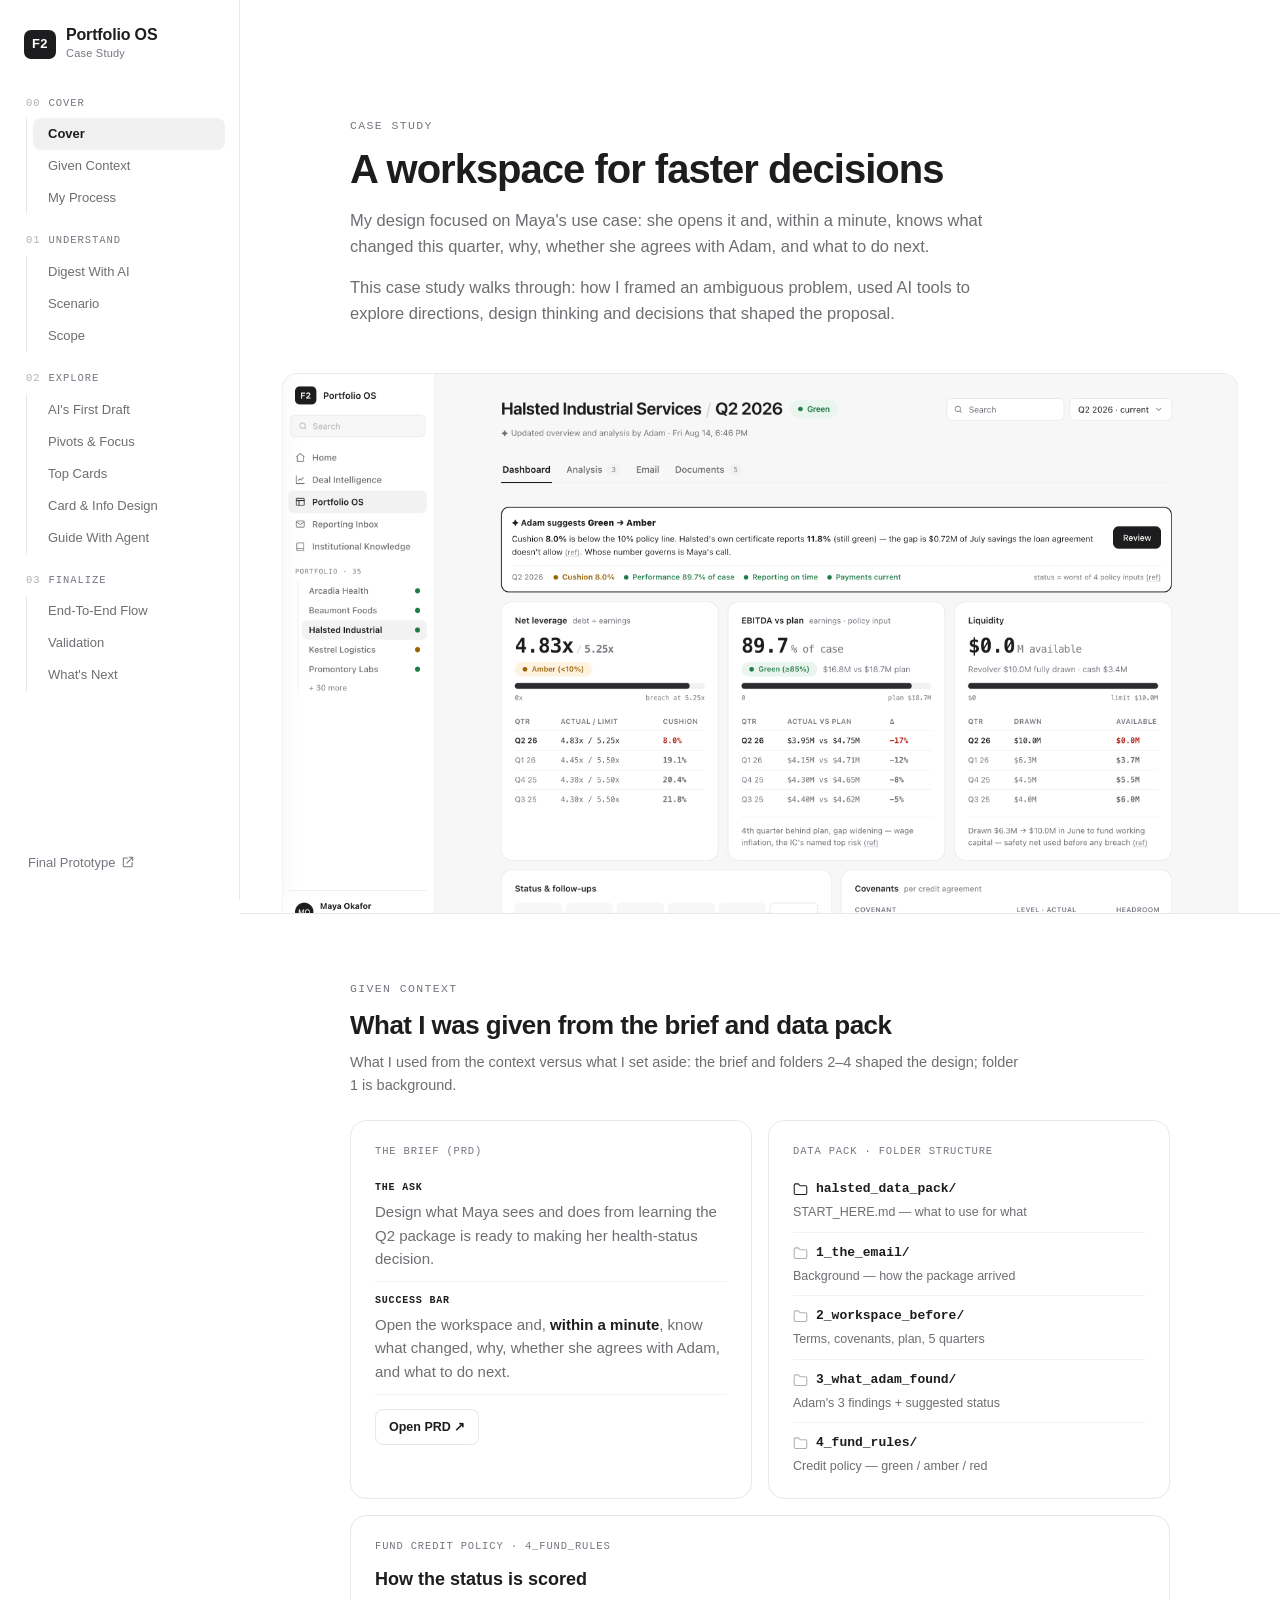
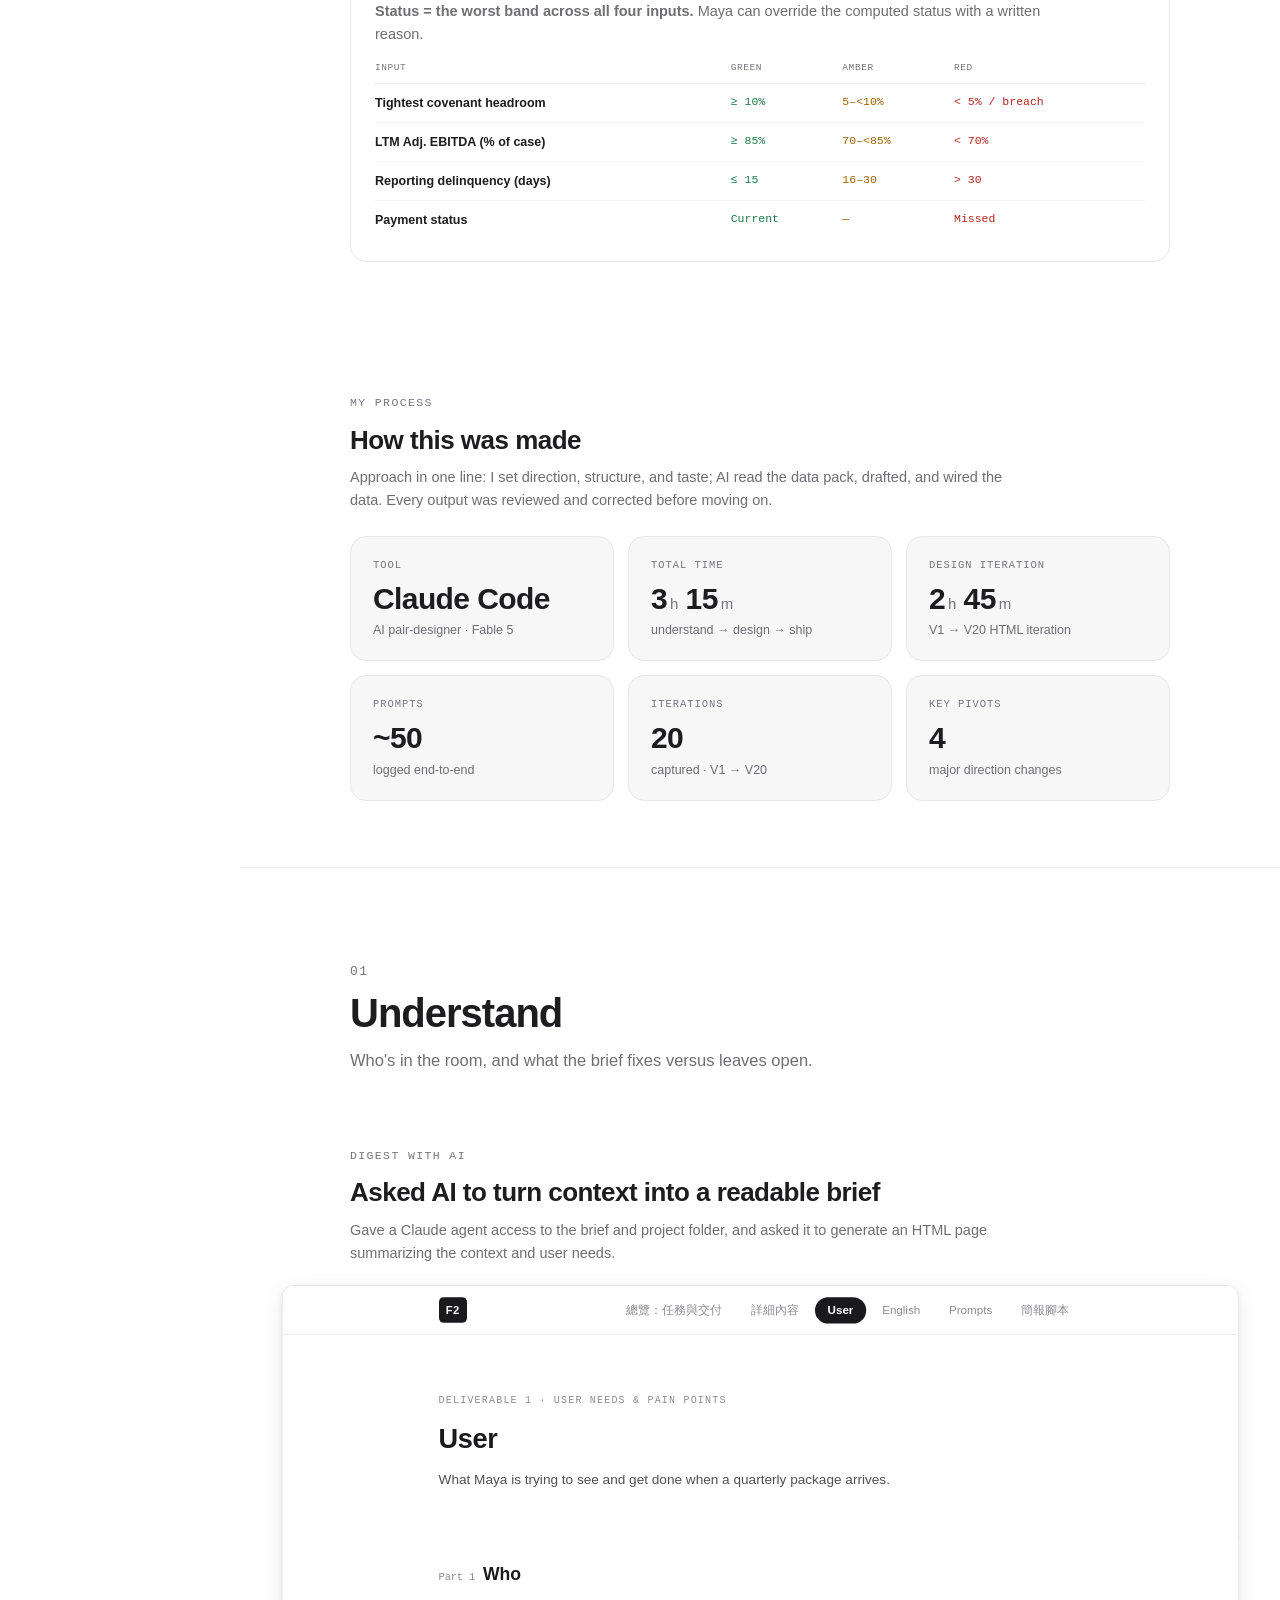
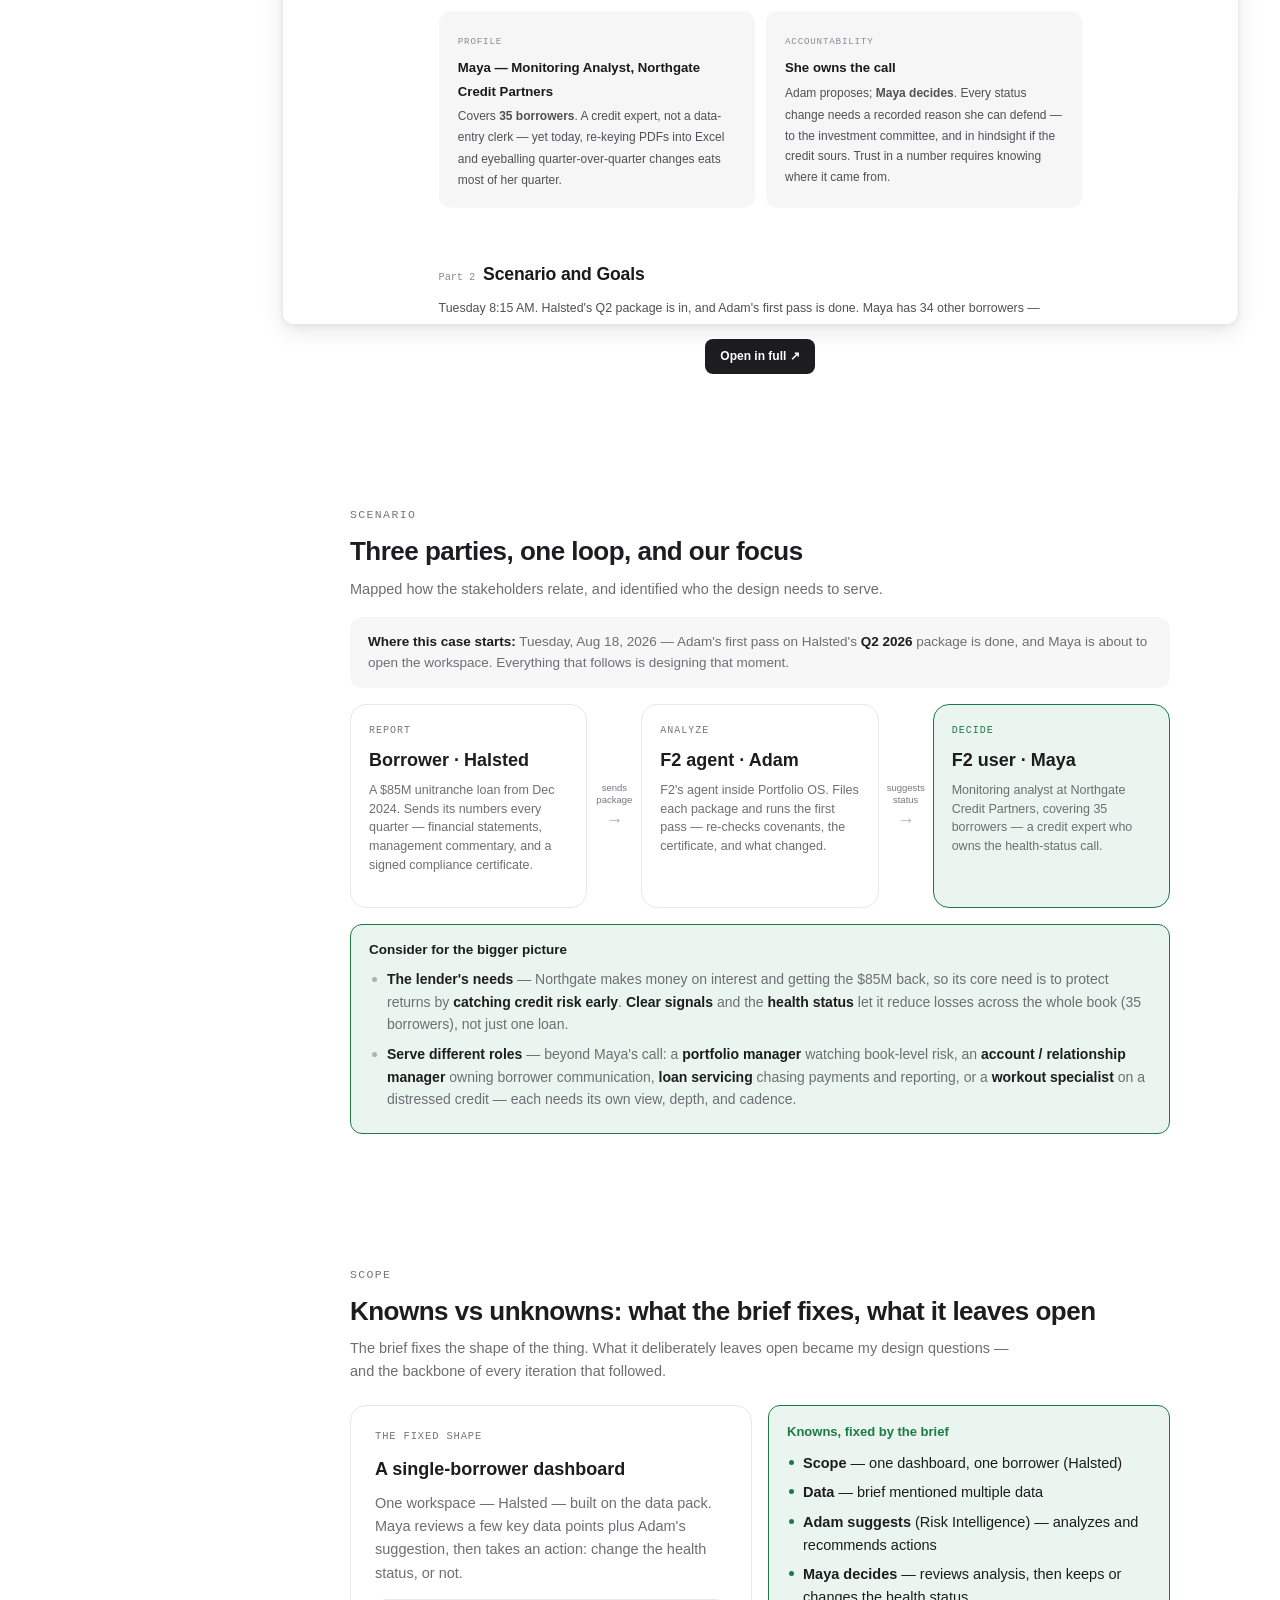
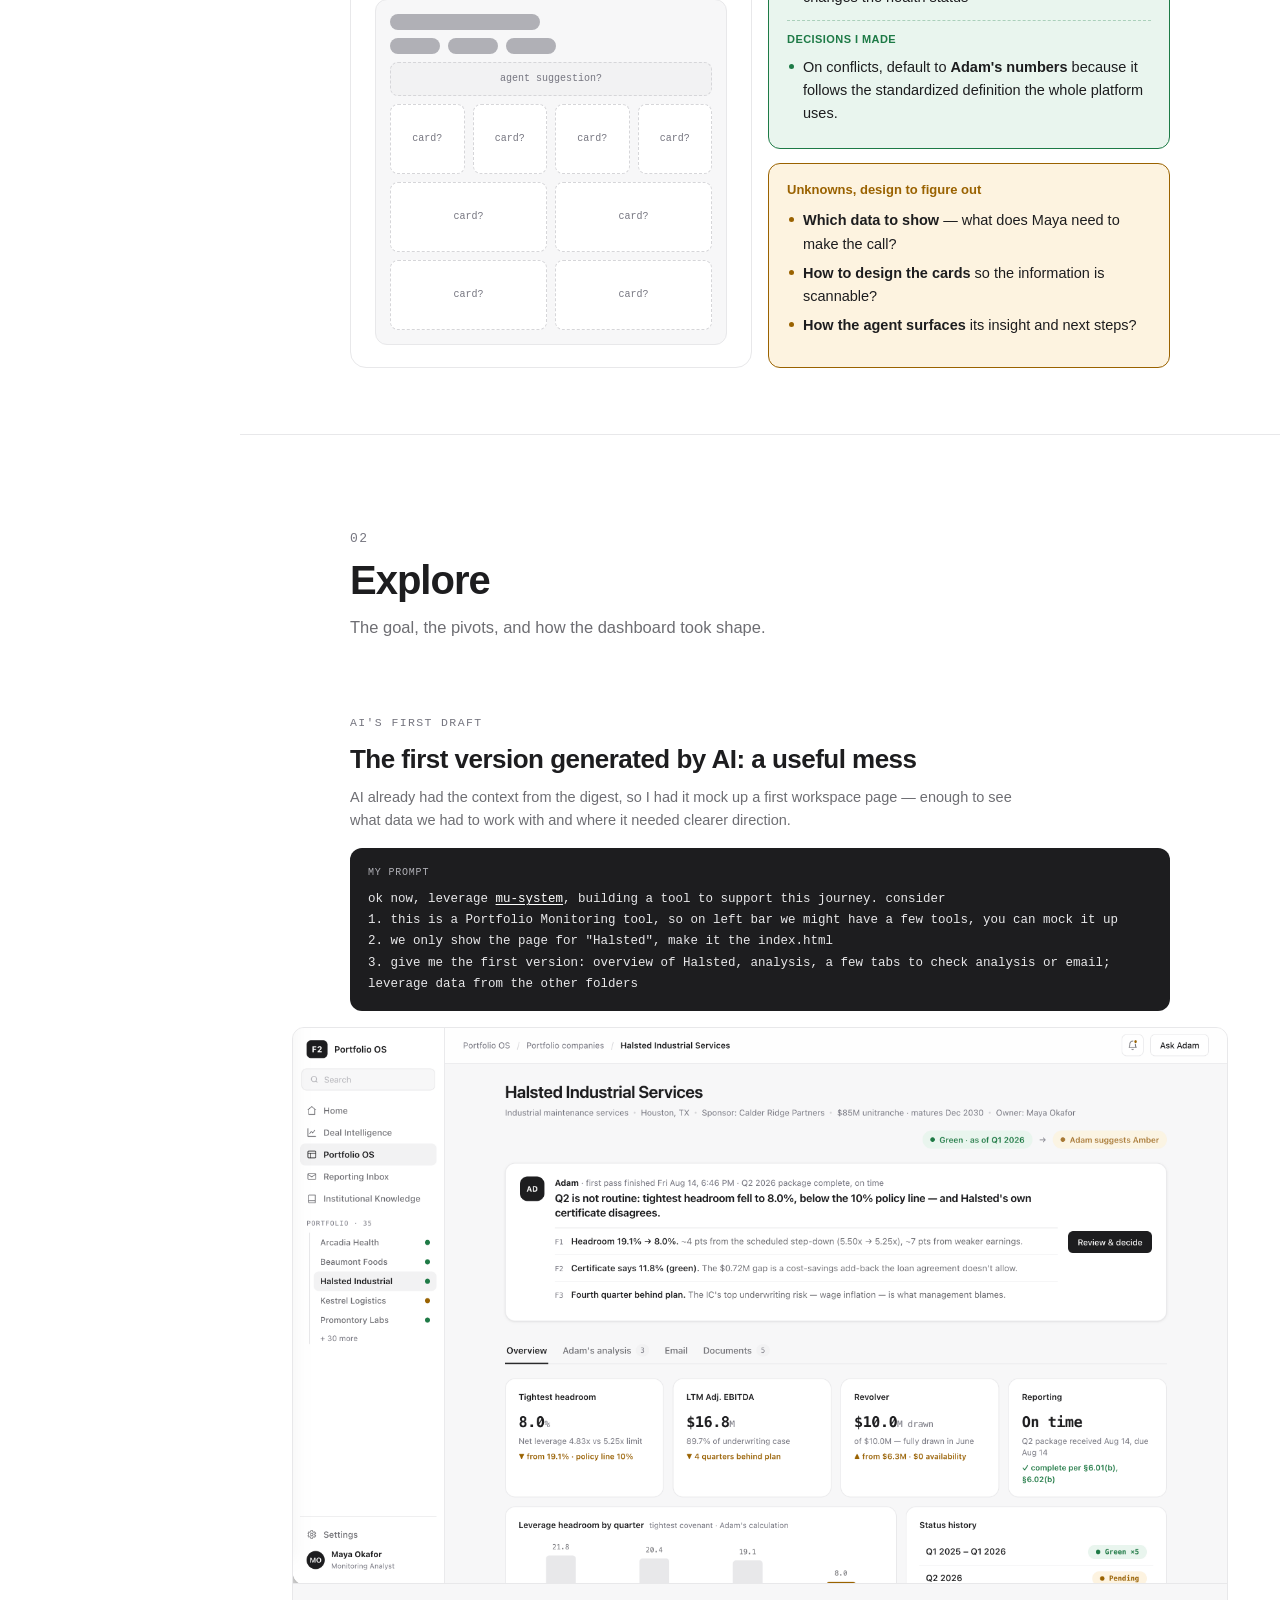
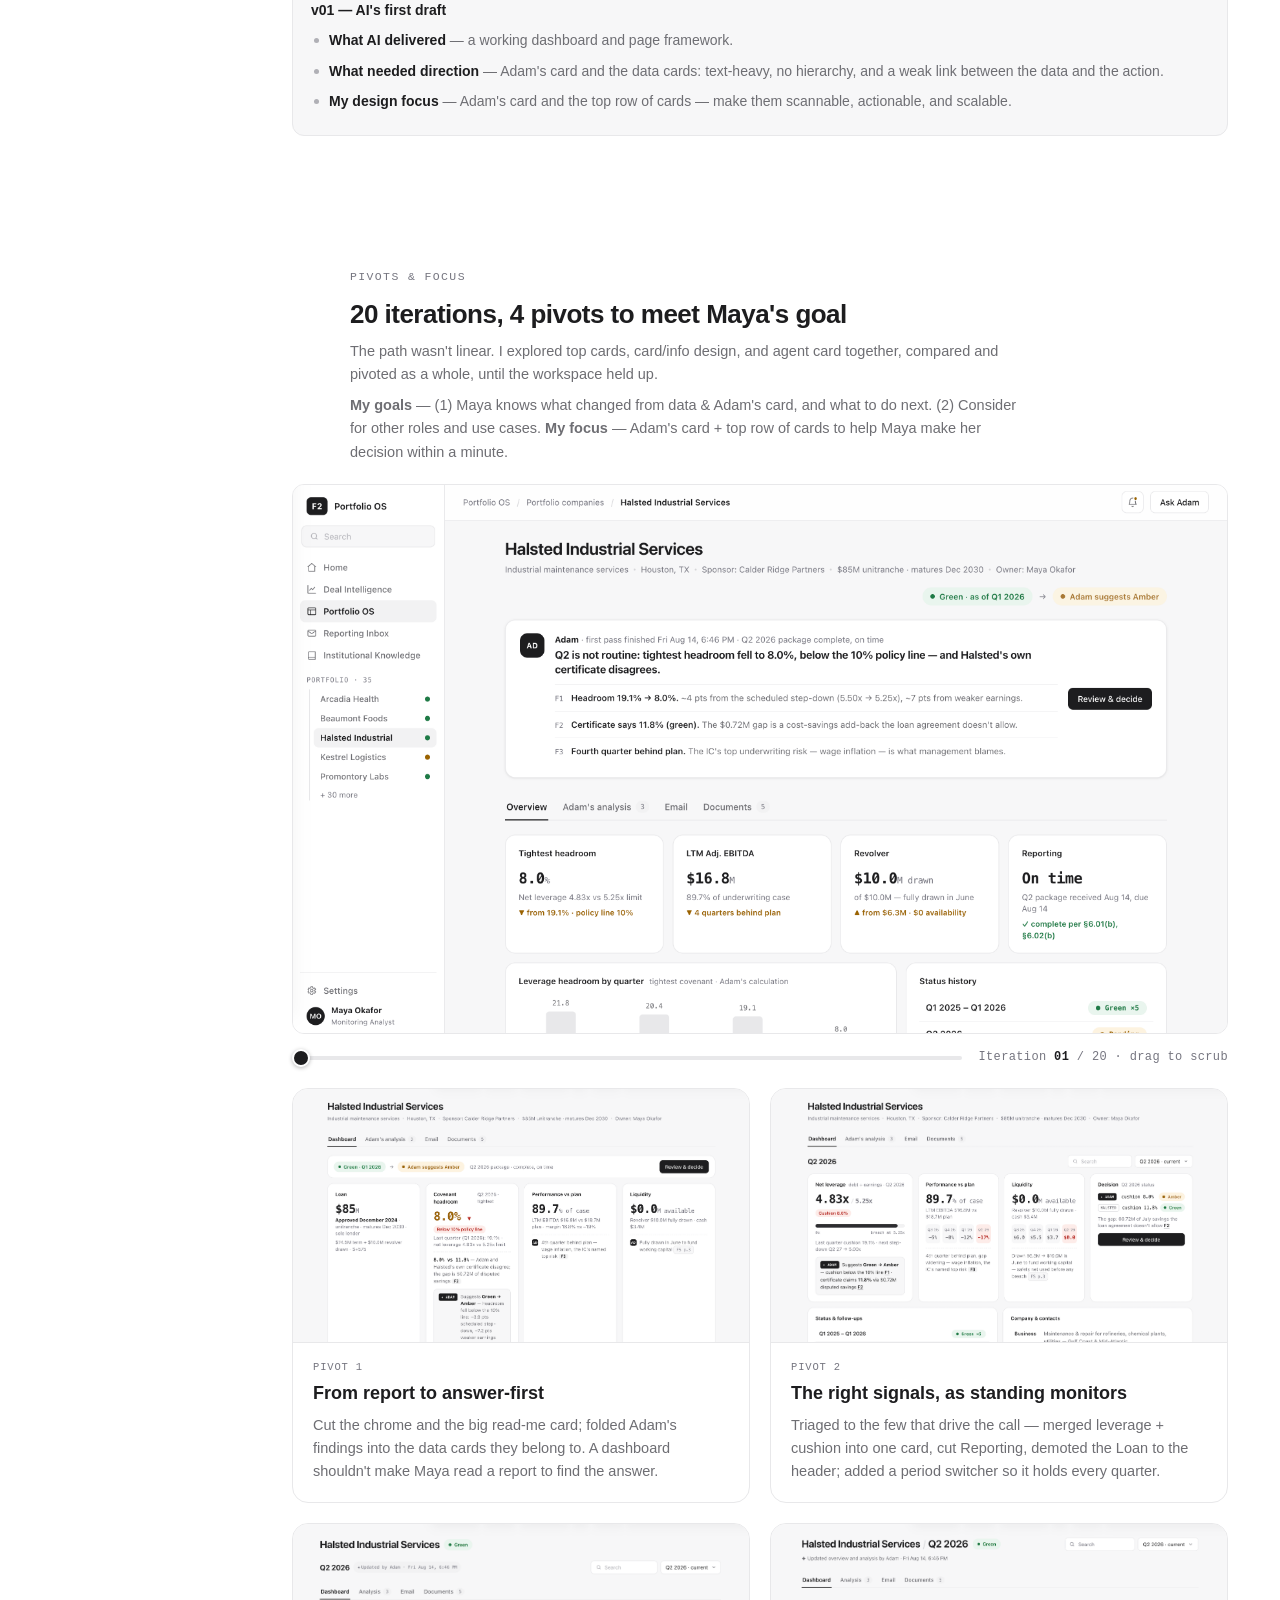
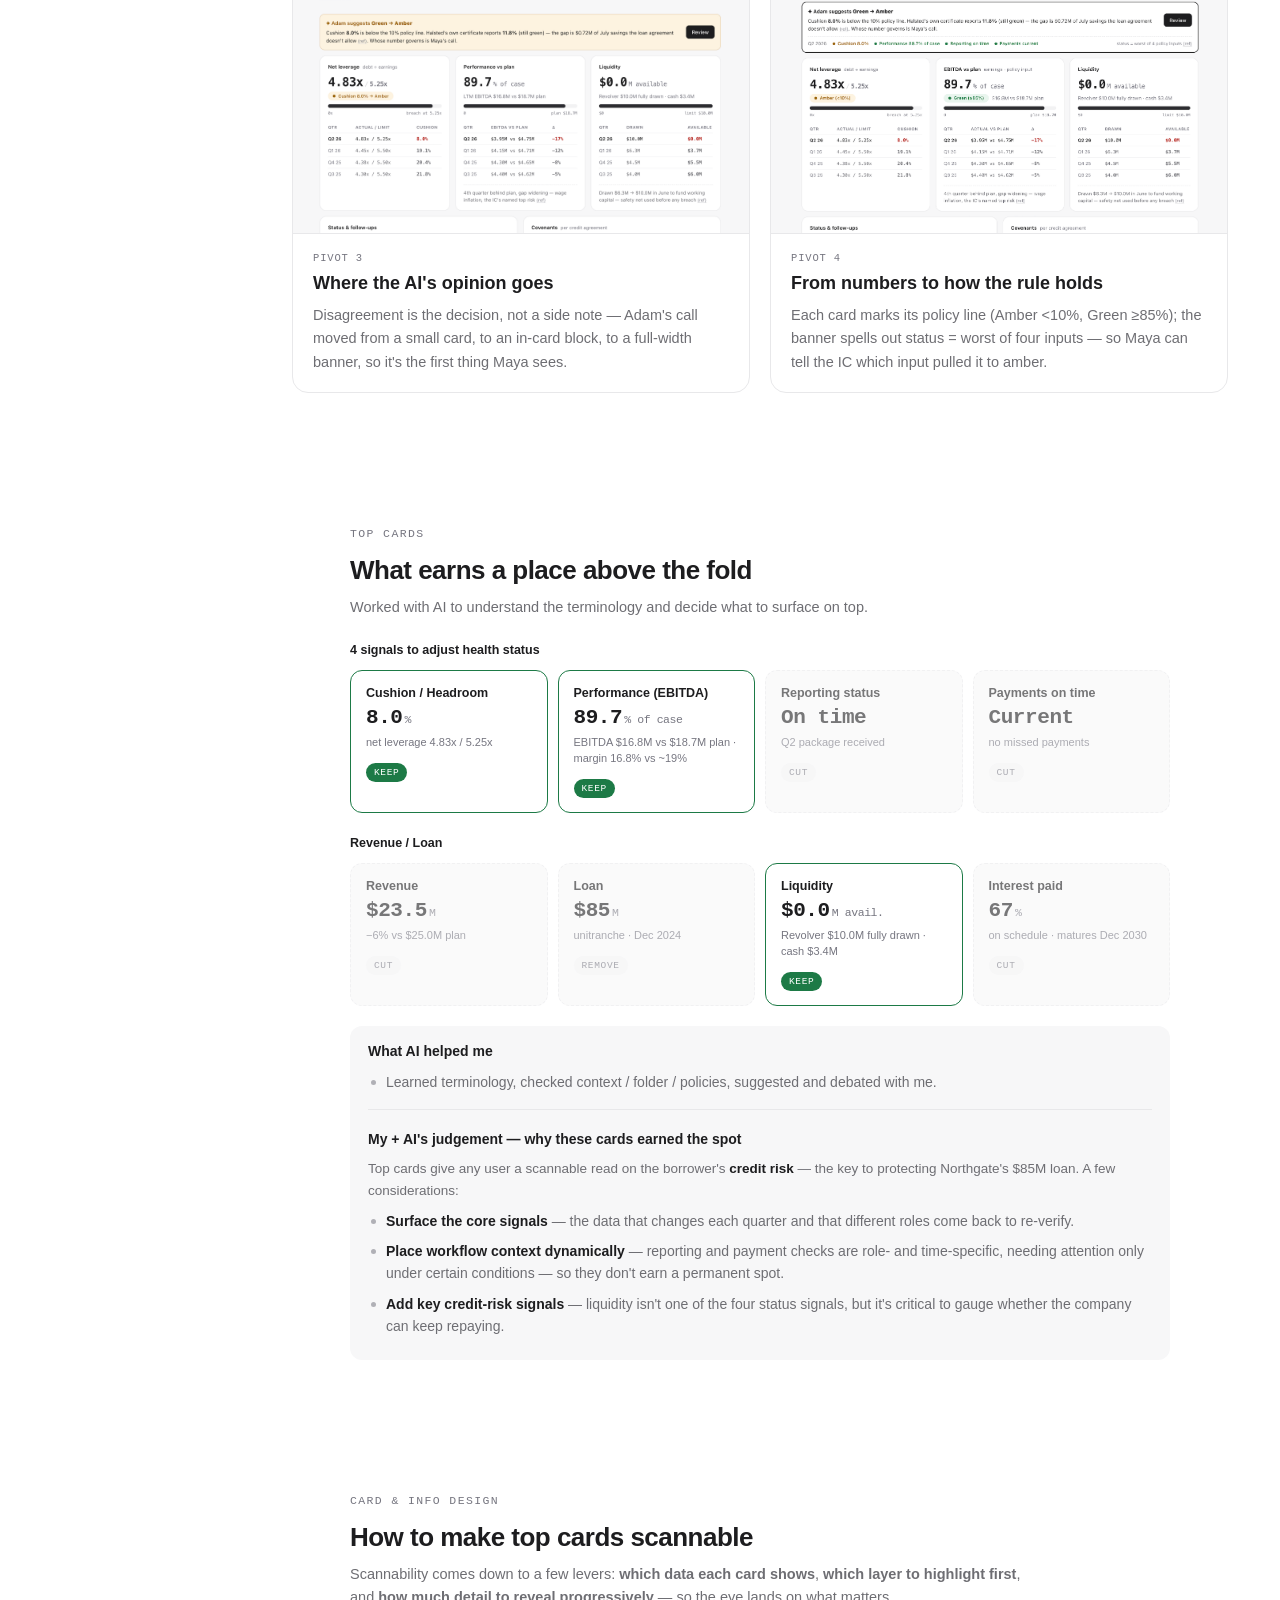
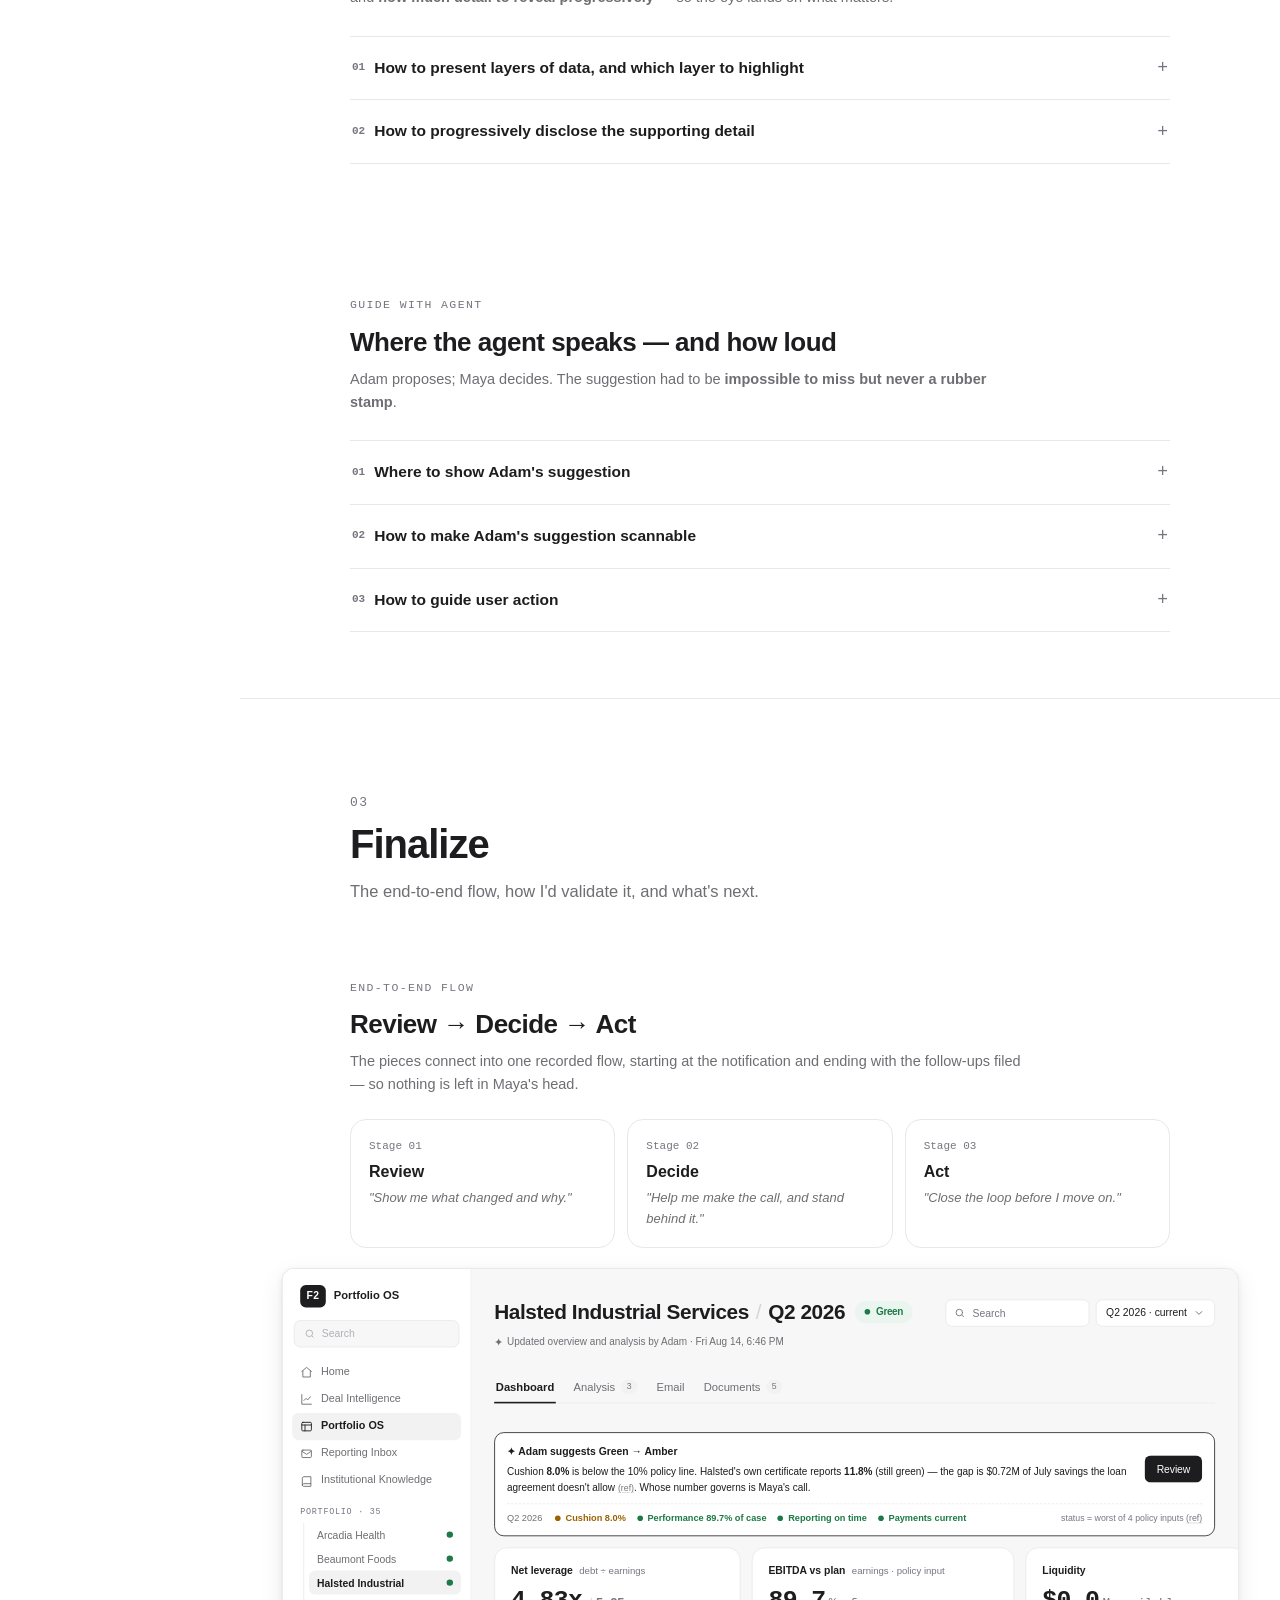
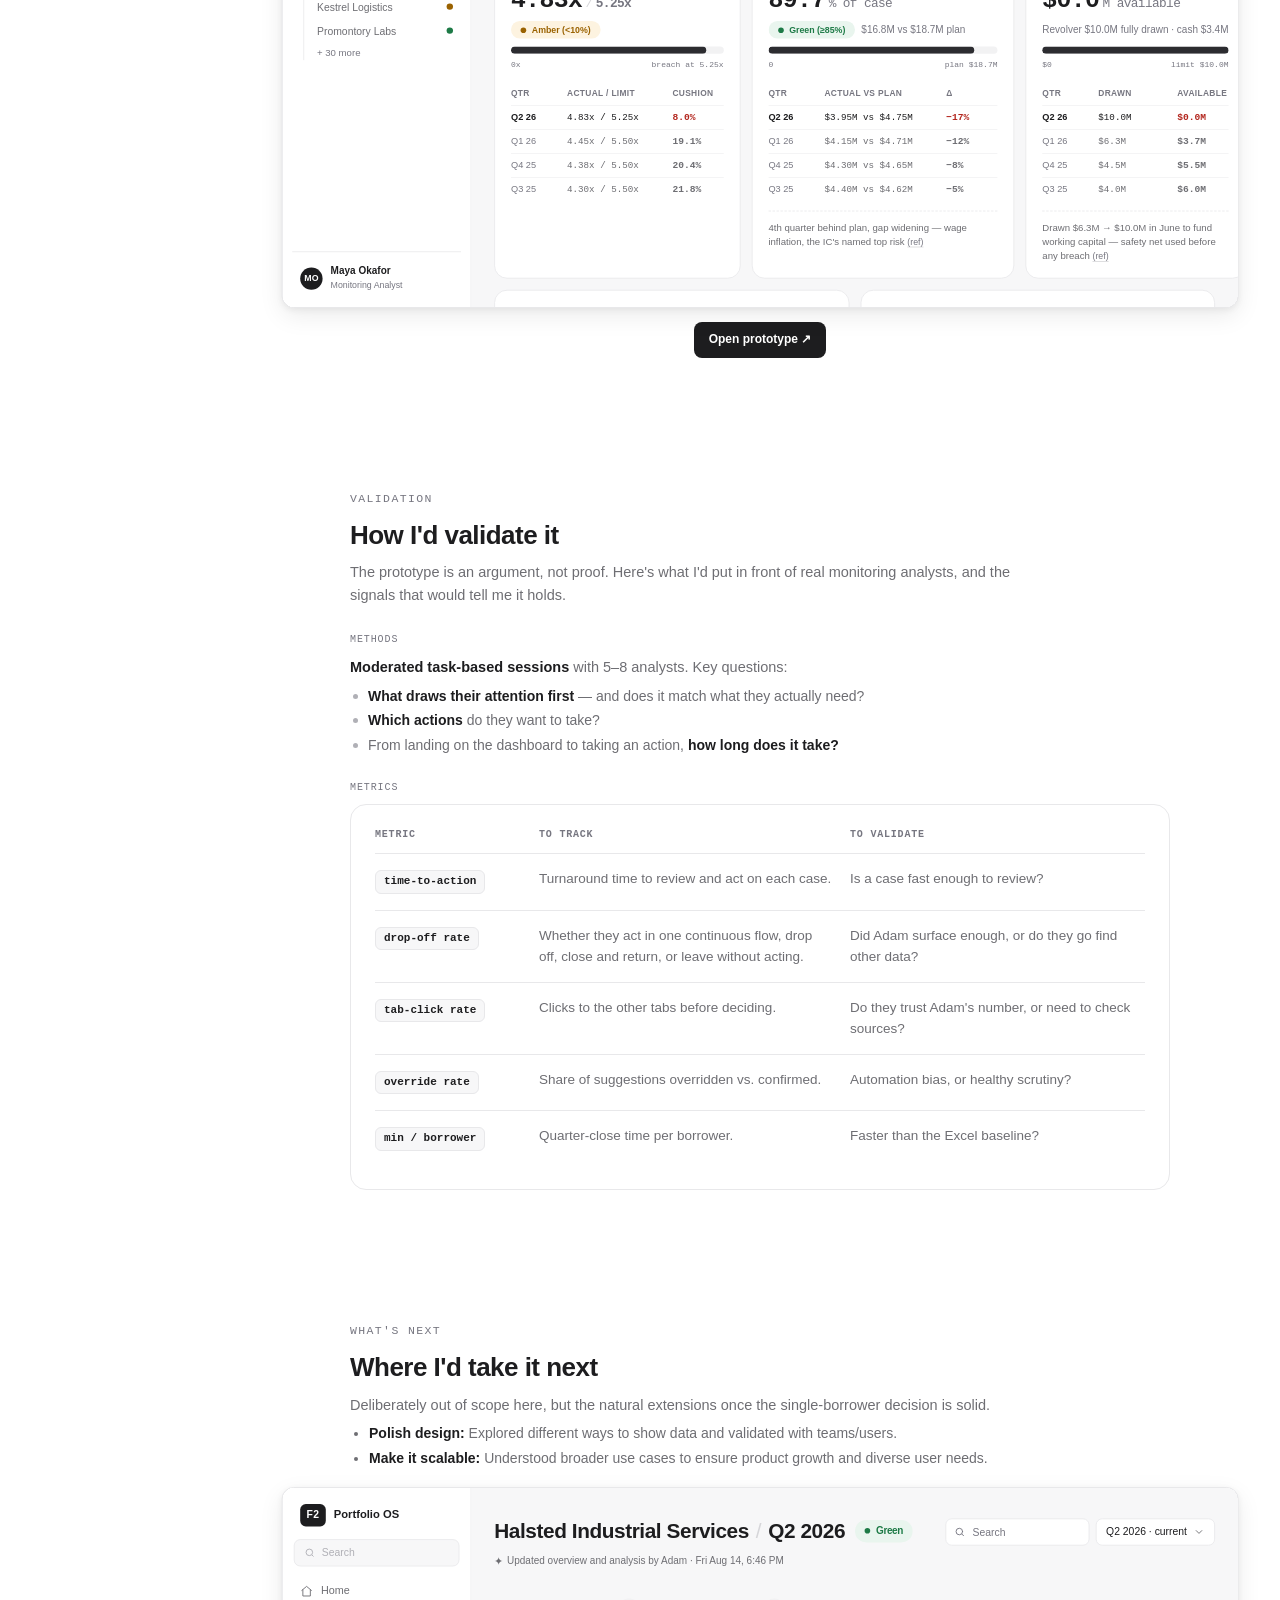
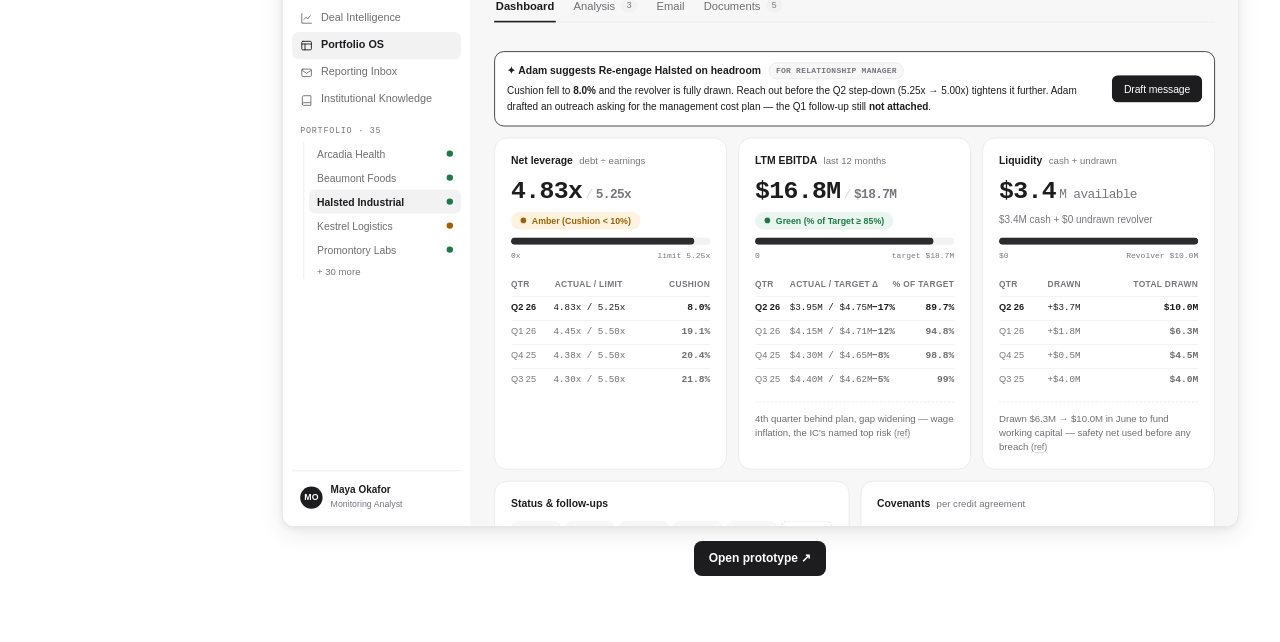
==== prd.html @ 2ab8d5d4 "Add prd.html case-study page + iteration assets - prd.html: process/pivots write-up embedding the pr" ====
<!DOCTYPE html>
<html lang="en">
<head>
<meta charset="UTF-8">
<meta name="viewport" content="width=device-width, initial-scale=1.0">
<title>Portfolio OS — Thinking & Design Exploration</title>
<style>
  /* ============ mu-system tokens ============ */
  :root{
    --mu-white:#fff; --mu-gray-50:#f7f7f8; --mu-gray-100:#f2f2f3; --mu-gray-200:#e8e8ea;
    --mu-gray-300:#d6d6d9; --mu-gray-400:#b0b0b6; --mu-gray-500:#767680; --mu-gray-600:#6e6e73;
    --mu-gray-700:#48484d; --mu-gray-800:#2c2c30; --mu-gray-900:#1d1d1f;
    --mu-ink:var(--mu-gray-900); --mu-ink-2:var(--mu-gray-600); --mu-ink-3:var(--mu-gray-500);
    --mu-bg:var(--mu-white); --mu-surface:var(--mu-gray-50); --mu-media:var(--mu-gray-100); --mu-border:var(--mu-gray-200);
    --mu-radius-sm:8px; --mu-radius-md:12px; --mu-radius-lg:16px;
    --mu-shadow-sm:0 1px 2px rgba(0,0,0,.05),0 1px 4px rgba(0,0,0,.04);
    --mu-shadow-md:0 2px 6px rgba(0,0,0,.06),0 8px 24px rgba(0,0,0,.08);
    --mu-font:-apple-system,BlinkMacSystemFont,"SF Pro Text","Helvetica Neue",Inter,Arial,sans-serif;
    --mu-mono:"SF Mono",ui-monospace,Menlo,Consolas,monospace;
    --rag-green:#1d7a46; --rag-green-bg:#e9f5ee;
    --rag-amber:#9a6200; --rag-amber-bg:#fdf3e0;
    --rag-red:#b3261e; --rag-red-bg:#fdecea;
    --nav-w:240px;
  }
  *{margin:0;padding:0;box-sizing:border-box;}
  html{scroll-behavior:smooth;}
  body{font-family:var(--mu-font);color:var(--mu-ink);background:var(--mu-bg);font-size:15px;line-height:1.6;-webkit-font-smoothing:antialiased;}

  /* ============ Left nav ============ */
  .nav{position:fixed;left:0;top:0;bottom:0;width:var(--nav-w);background:var(--mu-white);border-right:1px solid var(--mu-border);display:flex;flex-direction:column;padding:20px 14px;overflow-y:auto;z-index:50;}
  .nav-logo{display:flex;align-items:center;gap:10px;padding:2px 10px 18px;}
  .nav-logo .mark{background:var(--mu-gray-900);color:#fff;font-weight:700;font-size:13px;padding:4px 8px;border-radius:7px;letter-spacing:.4px;position:relative;top:4px;}
  .nav-logo .name{font-size:16px;font-weight:650;letter-spacing:-.01em;}
  .nav-logo .name span{display:block;font-size:11px;font-weight:500;color:var(--mu-ink-3);letter-spacing:.02em;line-height:1;}
  .nav a.cover-link{display:block;font-size:13px;font-weight:600;color:var(--mu-ink-2);padding:8px 12px;border-radius:var(--mu-radius-sm);text-decoration:none;transition:background .15s;}
  .nav a.cover-link:hover{background:var(--mu-gray-100);}
  .nav a.cover-link.is-active{background:var(--mu-gray-100);color:var(--mu-ink);}
  .nav-group{margin-top:18px;}
  .nav-head{font-family:var(--mu-mono);font-size:10.5px;letter-spacing:.09em;text-transform:uppercase;color:var(--mu-ink-3);padding:0 12px 7px;display:flex;align-items:center;gap:8px;}
  .nav-head .gnum{color:var(--mu-gray-400);}
  .nav-sub{margin-left:12px;border-left:1px solid var(--mu-border);padding-left:6px;}
  .nav-link{display:flex;align-items:center;gap:9px;height:32px;padding:0 15px;border-radius:var(--mu-radius-sm);font-size:13px;font-weight:500;color:var(--mu-ink-2);text-decoration:none;cursor:pointer;transition:background .15s,color .15s;}
  .nav-link:hover{background:var(--mu-gray-100);}
  .nav-link.is-active{background:rgba(29,29,31,.06);color:var(--mu-ink);font-weight:600;}
  .nav-link .dot{display:none;}
  .nav-link.is-active .dot{background:var(--mu-gray-900);}
  .nav-link{text-transform:capitalize;}
  .nav-foot{margin-top:auto;padding:16px 12px 4px;font-size:11.5px;color:var(--mu-ink-3);line-height:1.5;}

  /* ============ Main ============ */
  .main{margin-left:var(--nav-w);}
  .wrap{max-width:900px;margin:0 auto;padding:0 40px;}
  section{padding:66px 0;scroll-margin-top:0;}
  .part-head{padding:94px 0 8px;border-top:1px solid var(--mu-border);}
  .part-head .pn{font-family:var(--mu-mono);font-size:13px;letter-spacing:.12em;color:var(--mu-ink-3);}
  .part-head .pt{font-size:40px;font-weight:680;letter-spacing:-.025em;line-height:1.1;margin-top:8px;}
  .part-head .pd{font-size:16.5px;color:var(--mu-ink-2);margin-top:12px;max-width:620px;}
  .kicker{font-family:var(--mu-mono);font-size:11.5px;letter-spacing:.12em;text-transform:uppercase;color:var(--mu-ink-3);margin-bottom:12px;}
  h1{font-size:40px;line-height:1.14;letter-spacing:-.025em;font-weight:680;}
  h2{font-size:26px;line-height:1.2;letter-spacing:-.02em;font-weight:660;}
  h3{font-size:18px;font-weight:650;}
  .lead{font-size:16.5px;color:var(--mu-ink-2);margin-top:14px;max-width:660px;}
  .sub{font-size:14.5px;color:var(--mu-ink-2);margin-top:10px;max-width:680px;}
  p+p{margin-top:10px;}
  b{font-weight:650;}
  .mono{font-family:var(--mu-mono);}

  /* cover */
  .cover{display:flex;flex-direction:column;justify-content:flex-start;padding-top:13vh;padding-bottom:0;overflow:hidden;border-bottom:1px solid var(--mu-border);}
  .cover .lead{margin-bottom:0;}
  .cover-tag{font-size:18px;font-weight:600;color:var(--mu-ink);margin-top:16px;max-width:640px;line-height:1.45;letter-spacing:-.01em;}
  .cover-shot{
    display:block;margin-top:46px;
    width:min(calc((100vw - var(--nav-w)) * 0.92), 1280px);
    margin-left:50%;transform:translateX(-50%);
    border:1px solid var(--mu-border);border-bottom:none;
    border-radius:16px 16px 0 0;overflow:hidden;
    max-height:60vh;background:var(--mu-surface);
  }
  .cover-shot img{width:100%;display:block;}
  @media(max-width:760px){.cover-shot{width:auto;margin-left:0;transform:none;max-height:none;}}
  .cover .meta{display:flex;flex-wrap:wrap;gap:8px;margin-top:30px;}
  .chip{display:inline-flex;align-items:center;gap:7px;font-size:12.5px;font-weight:500;color:var(--mu-ink-2);background:var(--mu-surface);border:1px solid var(--mu-border);padding:6px 13px;border-radius:var(--mu-radius-full,999px);}
  .chip .mono{font-size:11.5px;color:var(--mu-ink-3);}
  .thesis{margin-top:30px;border-left:3px solid var(--mu-ink);background:var(--mu-surface);border-radius:0 var(--mu-radius-md) var(--mu-radius-md) 0;padding:18px 22px;font-size:16px;max-width:700px;}

  /* cards */
  .card{background:var(--mu-white);border:1px solid var(--mu-border);border-radius:var(--mu-radius-lg);padding:22px 24px;}
  .card.surface{background:var(--mu-surface);box-shadow:none;}
  .card-tag{font-family:var(--mu-mono);font-size:10.5px;letter-spacing:.08em;text-transform:uppercase;color:var(--mu-ink-3);margin-bottom:10px;}
  .grid2{display:grid;grid-template-columns:1fr 1fr;gap:16px;margin-top:22px;}
  .grid3{display:grid;grid-template-columns:repeat(3,1fr);gap:14px;margin-top:22px;}
  .cons{display:grid;grid-template-columns:repeat(3,1fr);gap:14px;margin-top:22px;}
  @media(max-width:760px){.cons{grid-template-columns:1fr;}}
  .cons .card-tag{color:var(--mu-ink);}
  .cons h3{font-size:17px;}
  /* goal + pivots combined */
  .goal{display:flex;gap:14px;align-items:flex-start;background:var(--mu-gray-900);color:#fff;border-radius:var(--mu-radius-lg);padding:15px 17px;margin-top:24px;}
  .goal .goal-l{font-family:var(--mu-mono);font-size:11px;letter-spacing:.1em;text-transform:uppercase;color:rgba(255,255,255,.5);padding-top:4px;flex-shrink:0;}
  .goal p{font-size:13px;line-height:1.5;color:rgba(255,255,255,.65);}
  .goal b{color:#fff;font-weight:700;}
  .goal-split{display:grid;grid-template-columns:1fr 1fr;gap:16px;margin-top:16px;align-items:stretch;}
  .pivot-cols{display:grid;grid-template-columns:1fr 1fr;gap:20px;margin-top:20px;align-items:start;}
  @media(max-width:760px){.pivot-cols{grid-template-columns:1fr;}}
  .pivot-cols figure{margin:0 0 12px;}
  .pivot-wrap{position:relative;padding-bottom:22px;margin-top:22px;}
  .pivot-h{display:grid;grid-template-columns:1fr 1fr;gap:44px;align-items:stretch;}
  @media(max-width:760px){.pivot-h{grid-template-columns:1fr;gap:14px;}.pivot-wrap::before,.pivot-wrap::after{display:none;}}
  .pivot-wrap::before{content:"";position:absolute;left:50%;top:0;bottom:7px;transform:translateX(-50%);width:1.5px;background:var(--mu-ink);}
  .pivot-wrap::after{content:"";position:absolute;left:50%;bottom:0;transform:translateX(-50%);width:0;height:0;border-left:5px solid transparent;border-right:5px solid transparent;border-top:7px solid var(--mu-ink);}
  @media(max-width:760px){.goal-split{grid-template-columns:1fr;}}
  .goal-split .ai-card{background:var(--mu-surface);display:flex;flex-direction:column;}
  .goal-split .ai-card .card-tag{color:var(--rag-amber);}
  .pstack{border:1px solid var(--mu-border);border-radius:var(--mu-radius-lg);padding:6px 2px;}
  .pitem{padding:14px 20px;}
  .pitem .pk{font-family:var(--mu-mono);font-size:10.5px;letter-spacing:.07em;text-transform:uppercase;color:var(--mu-ink-3);}
  .pitem .pt{font-size:15.5px;font-weight:650;margin-top:3px;}
  .pitem p{font-size:13.5px;color:var(--mu-ink-2);margin-top:6px;line-height:1.55;}
  .pitem p b{color:var(--mu-ink);}
  .pfix{margin-top:11px;padding-top:9px;border-top:1px dashed var(--mu-border);font-family:var(--mu-mono);font-size:11px;letter-spacing:.02em;color:var(--mu-ink-3);}
  .pfix b{color:var(--mu-ink);font-weight:600;}
  .stack{display:flex;flex-direction:column;gap:14px;}
  @media(max-width:760px){.grid2,.grid3{grid-template-columns:1fr;}}
  ul.clean{list-style:none;margin-top:10px;}
  ul.clean li{position:relative;padding-left:18px;margin-bottom:8px;color:var(--mu-ink-2);font-size:14px;}
  ul.clean li::before{content:"";position:absolute;left:3px;top:9px;width:5px;height:5px;border-radius:50%;background:var(--mu-gray-400);}
  ul.clean li b{color:var(--mu-ink);}
  .pivot-cols ul.clean li{margin-bottom:3px;}
  .pivot-cols .card-tag{margin-bottom:3px;}
  .pivot-cols .card h3{margin-top:0;}
  .pivot-cols .card{padding:0;overflow:hidden;}
  .pivot-cols .card figure{margin:0;border:0;border-radius:0;background:transparent;border-bottom:1px solid var(--mu-border);}
  .pivot-cols .pv-body{padding:16px 20px 18px;}
  .pivot-cols > div:nth-child(1) figure,.pivot-cols > div:nth-child(2) figure{aspect-ratio:2370/1324;}
  .pivot-cols > div:nth-child(3) figure,.pivot-cols > div:nth-child(4) figure{aspect-ratio:2276/1548;}
  .pivot-cols figure img{height:100%;object-fit:cover;object-position:top;}
  /* 20-iteration scrubber */
  .scrub{margin-top:20px;}
  .scrub-stage{border:1px solid var(--mu-border);border-radius:var(--mu-radius-md);overflow:hidden;background:var(--mu-surface);aspect-ratio:1.7;}
  .scrub-stage img{width:100%;height:auto;display:block;}
  .scrub-ctrl{display:flex;align-items:center;gap:16px;margin-top:14px;}
  .scrub-range{flex:1;-webkit-appearance:none;appearance:none;height:4px;border-radius:3px;background:var(--mu-border);outline:none;cursor:pointer;}
  .scrub-range::-webkit-slider-thumb{-webkit-appearance:none;appearance:none;width:18px;height:18px;border-radius:50%;background:var(--mu-ink);cursor:grab;border:2px solid #fff;box-shadow:0 1px 4px rgba(0,0,0,.28);}
  .scrub-range:active::-webkit-slider-thumb{cursor:grabbing;}
  .scrub-range::-moz-range-thumb{width:18px;height:18px;border-radius:50%;background:var(--mu-ink);cursor:grab;border:2px solid #fff;}
  .scrub-cap{font-family:var(--mu-mono);font-size:12px;color:var(--mu-ink-3);white-space:nowrap;letter-spacing:.03em;}
  .scrub-cap b{color:var(--mu-ink);}

  /* parties diagram */
  .parties{display:grid;grid-template-columns:1fr 54px 1fr 54px 1fr;align-items:stretch;gap:0;margin-top:16px;}
  @media(max-width:760px){.parties{grid-template-columns:1fr;gap:12px;}}
  .party{background:var(--mu-white);border:1px solid var(--mu-border);border-radius:var(--mu-radius-lg);padding:18px 18px;display:flex;flex-direction:column;}
  .party.mid{border-color:var(--mu-gray-900);}
  .party.green{border-color:var(--rag-green);background:var(--rag-green-bg);}
  .party.green .role{color:var(--rag-green);}
  .party .role{font-family:var(--mu-mono);font-size:10px;letter-spacing:.1em;text-transform:uppercase;color:var(--mu-ink-3);margin-bottom:7px;}
  .party h3{font-size:18px;}
  .party .desc{font-size:12.5px;color:var(--mu-ink-2);margin-top:6px;line-height:1.5;}
  .party .who{display:inline-flex;align-items:center;gap:6px;margin-top:auto;align-self:flex-start;font-size:11.5px;font-weight:600;white-space:nowrap;background:var(--mu-surface);border:1px solid var(--mu-border);padding:4px 9px;border-radius:999px;}
  .party .desc{margin-bottom:14px;}
  .party .av{width:19px;height:19px;border-radius:50%;background:var(--mu-gray-900);color:#fff;display:flex;align-items:center;justify-content:center;font-size:9px;font-weight:700;}
  .link-col{display:flex;flex-direction:column;align-items:center;justify-content:center;gap:5px;padding:0 2px;}
  .link-col .arr{font-size:18px;color:var(--mu-gray-400);line-height:1;}
  .link-col .lbl{font-size:9.5px;color:var(--mu-ink-3);text-align:center;line-height:1.25;font-weight:500;}
  @media(max-width:760px){.link-col{flex-direction:row;}.link-col .arr{transform:rotate(90deg);}}
  .loop-note{margin-top:16px;background:var(--mu-surface);border-radius:var(--mu-radius-md);padding:14px 18px;font-size:13.5px;color:var(--mu-ink-2);line-height:1.6;}
  .layers{display:flex;flex-direction:column;margin-top:12px;}
  .layer{background:var(--mu-white);border:1px solid var(--mu-border);border-radius:var(--mu-radius-sm);padding:9px 13px;}
  .layer .ly-n{font-family:var(--mu-mono);font-size:9.5px;letter-spacing:.09em;text-transform:uppercase;color:var(--mu-ink-3);margin-bottom:2px;}
  .layer .ly-b{font-size:12.5px;color:var(--mu-ink-2);line-height:1.4;}
  .ly-op{align-self:center;font-family:var(--mu-mono);font-size:10.5px;color:var(--mu-ink-3);padding:5px 0;}
  .ba2{display:grid;grid-template-columns:1fr 1fr;gap:24px;align-items:stretch;}
  .ba2-r{border-left:1px solid var(--mu-border);padding-left:24px;}
  @media(max-width:760px){.ba2{grid-template-columns:1fr;gap:16px;}.ba2-r{border-left:none;padding-left:0;border-top:1px solid var(--mu-border);padding-top:16px;}}
  .loop-note b{color:var(--mu-ink);}
  .loop-note.green{background:var(--rag-green-bg);border:1px solid var(--rag-green);}
  .loop-note.green b{color:var(--mu-ink);}

  /* wireframe */
  .wire{background:var(--mu-surface);border:1px solid var(--mu-border);border-radius:var(--mu-radius-md);padding:14px;margin-top:14px;}
  .wire .wrow{display:flex;gap:8px;}
  .wire .wb{background:var(--mu-white);border:1px dashed var(--mu-gray-300);border-radius:8px;height:46px;flex:1;display:flex;align-items:center;justify-content:center;font-size:10px;color:var(--mu-ink-3);font-family:var(--mu-mono);}
  .wire .wb.tall{height:70px;}
  .wire .wb.banner{height:34px;background:var(--mu-gray-100);}
  .wire .wrow+.wrow{margin-top:8px;}
  .wire .wb.title{height:16px;flex:0 0 auto;width:150px;padding:0;border:none;background:var(--mu-gray-400);border-radius:999px;}
  .wire .wb.tab{height:16px;flex:0 0 auto;width:50px;min-width:0;padding:0;border:none;background:var(--mu-gray-400);border-radius:999px;}
  .wire .wsp{flex:1;}

  /* certain / uncertain */
  .cu{border-radius:var(--mu-radius-md);padding:16px 18px;}
  .cu.sure{background:var(--rag-green-bg);border:1px solid var(--rag-green);}
  .cu.unsure{background:var(--rag-amber-bg);border:1px solid var(--rag-amber);}
  .cu .cu-h{font-size:13px;font-weight:700;display:flex;align-items:center;gap:8px;margin-bottom:9px;}
  .cu.sure .cu-h{color:var(--rag-green);}
  .cu.unsure .cu-h{color:var(--rag-amber);}
  .cu ul{list-style:none;}
  .cu li{font-size:14.5px;color:var(--mu-ink);padding-left:16px;position:relative;margin-bottom:6px;}
  .cu li::before{content:"";position:absolute;left:2px;top:8px;width:5px;height:5px;border-radius:50%;}
  .cu.sure li::before{background:var(--rag-green);}
  .cu.unsure li::before{background:var(--rag-amber);}
  .cu-foot{margin-top:10px;padding-top:9px;border-top:1px dashed rgba(154,98,0,.3);font-size:12px;font-weight:600;color:var(--rag-amber);}
  #scope .stack{height:100%;}
  #scope .stack .cu{flex:1;}

  /* pivots timeline */
  .pivots{margin-top:24px;}
  .piv{display:grid;grid-template-columns:132px 1fr;gap:20px;position:relative;padding-bottom:28px;}
  .piv::before{content:"";position:absolute;left:11px;top:26px;bottom:-2px;width:1.5px;background:var(--mu-border);}
  .piv:last-child::before{display:none;}
  .piv-mark{position:relative;}
  .piv-mark .pdot{width:23px;height:23px;border-radius:50%;background:var(--mu-gray-900);color:#fff;font-family:var(--mu-mono);font-size:11px;font-weight:700;display:flex;align-items:center;justify-content:center;}
  .piv-mark .pname{font-size:12px;font-weight:650;margin-top:8px;line-height:1.3;}
  .piv-mark .pprin{margin-top:9px;font-family:var(--mu-mono);font-size:10px;letter-spacing:.02em;color:var(--mu-ink-2);line-height:1.4;}
  .piv-mark .pprin b{display:block;font-size:8.5px;letter-spacing:.09em;text-transform:uppercase;color:var(--mu-gray-400);font-weight:600;margin-bottom:2px;}
  .piv-body{display:grid;grid-template-columns:1fr 1fr;gap:12px;}
  @media(max-width:760px){.piv{grid-template-columns:1fr;gap:10px;}.piv::before{display:none;}.piv-body{grid-template-columns:1fr;}}
  .lane{border-radius:var(--mu-radius-md);padding:13px 15px;font-size:13px;line-height:1.5;}
  .lane.ai{background:var(--mu-surface);border:1px solid var(--mu-border);}
  .lane.me{background:var(--mu-white);border:1.5px solid var(--mu-gray-900);}
  .lane .ln{font-family:var(--mu-mono);font-size:9.5px;letter-spacing:.09em;text-transform:uppercase;color:var(--mu-ink-3);margin-bottom:6px;display:flex;align-items:center;gap:6px;}
  .lane.me .ln{color:var(--mu-ink);}
  .lane .ln .b{display:inline-block;width:14px;height:14px;border-radius:4px;font-size:8px;font-weight:700;display:flex;align-items:center;justify-content:center;}
  .lane.ai .ln .b{background:var(--mu-gray-300);color:#fff;}
  .lane.me .ln .b{background:var(--mu-gray-900);color:#fff;}

  /* prompt block + figure */
  .prompt{background:var(--mu-gray-900);color:#e8e8ea;border-radius:var(--mu-radius-md);padding:16px 18px;font-family:var(--mu-mono);font-size:12.5px;line-height:1.7;margin-top:16px;white-space:pre-wrap;}
  .prompt.dim{color:rgba(255,255,255,.38);}
  .prompt.dim b{color:#fff;font-weight:600;}
  .prompt .pt{display:block;font-size:10px;letter-spacing:.08em;text-transform:uppercase;color:var(--mu-gray-400);margin-bottom:8px;}
  .prompt a{color:#fff;text-decoration:underline;text-underline-offset:2px;}
  figure{margin-top:16px;border:1px solid var(--mu-border);border-radius:var(--mu-radius-md);overflow:hidden;background:var(--mu-surface);}
  figure img{width:100%;display:block;}
  figcaption{font-family:var(--mu-mono);font-size:11.5px;color:var(--mu-ink-3);padding:10px 15px;border-top:1px solid var(--mu-border);letter-spacing:.02em;}
  .fig-anno{padding:15px 18px;border-top:1px solid var(--mu-border);}
  .fig-anno .fa-title{font-size:14px;font-weight:650;color:var(--mu-ink);}
  .loop-note .fa-title{font-size:14px;font-weight:700;color:var(--mu-ink);}
  .subsec{display:flex;align-items:baseline;gap:9px;font-size:14px;font-weight:650;color:var(--mu-ink);margin:36px 0 12px;padding-bottom:9px;border-bottom:1px solid var(--mu-border);}
  .subsec span{font-family:var(--mu-mono);font-size:11px;font-weight:600;color:var(--mu-ink-3);}
  .acc{border-bottom:1px solid var(--mu-border);}
  .acc:first-of-type{border-top:1px solid var(--mu-border);margin-top:26px;}
  .acc > summary{display:flex;align-items:center;gap:9px;font-size:15.5px;font-weight:650;color:var(--mu-ink);padding:19px 2px;cursor:pointer;list-style:none;}
  .acc > summary::-webkit-details-marker{display:none;}
  .acc > summary .sn{font-family:var(--mu-mono);font-size:11px;font-weight:600;color:var(--mu-ink-3);}
  .acc > summary::after{content:"+";margin-left:auto;font-family:var(--mu-mono);font-size:18px;font-weight:300;color:var(--mu-ink-3);line-height:1;}
  .acc[open] > summary::after{content:"–";}
  .acc-body{padding:2px 2px 22px;}
  .cand-grid{display:grid;grid-template-columns:repeat(4,1fr);gap:10px;margin-top:10px;}
  .cand-sub{font-size:12.5px;font-weight:700;color:var(--mu-ink);margin-top:20px;}
  @media(max-width:760px){.cand-grid{grid-template-columns:1fr 1fr;}}
  .cand{border:1px solid var(--mu-border);border-radius:12px;padding:14px 15px;background:var(--mu-white);display:flex;flex-direction:column;min-height:122px;}
  .cand .c-title{font-size:12.5px;font-weight:600;color:var(--mu-ink);line-height:1.3;}
  .cand .c-num{font-family:var(--mu-mono);font-size:21px;font-weight:600;letter-spacing:-.02em;color:var(--mu-ink);margin-top:6px;line-height:1.05;}
  .cand .c-num .u{font-size:11.5px;color:var(--mu-ink-3);font-weight:500;margin-left:2px;}
  .cand .c-sub{font-size:11px;color:var(--mu-ink-3);margin-top:6px;line-height:1.45;}
  .cand .cand-tag{font-family:var(--mu-mono);font-size:9.5px;letter-spacing:.07em;text-transform:uppercase;align-self:flex-start;padding:2px 8px;border-radius:999px;margin-top:12px;}
  .cand.keep{border-color:var(--rag-green);}
  .cand.keep .cand-tag{background:var(--rag-green);color:#fff;}
  .cand.mod{border-color:#e8d3a0;}
  .cand.mod .cand-tag{background:var(--rag-amber-bg);color:var(--rag-amber);}
  .cand.drop{background:var(--mu-surface);border-style:dashed;opacity:.6;}
  .cand.drop .cand-tag{background:var(--mu-gray-100);color:var(--mu-ink-3);}
  /* recreated iteration cards */
  .ic-grid{display:grid;grid-template-columns:repeat(3,1fr);gap:12px;margin-top:6px;}
  @media(max-width:720px){.ic-grid{grid-template-columns:1fr;}}
  .icw{display:flex;flex-direction:column;border:1px solid var(--mu-border);border-radius:14px;overflow:hidden;background:#fff;}
  .icw .ic{border:none;border-radius:0;flex:1;}
  .ic-cap{background:var(--mu-surface);border-top:1px solid var(--mu-border);padding:9px 13px;font-family:var(--mu-mono);font-size:10.5px;color:var(--mu-ink-3);letter-spacing:.02em;line-height:1.4;}
  .ic{background:#fff;border:1px solid var(--mu-border);border-radius:14px;padding:15px 16px;display:flex;flex-direction:column;}
  .ic-h{display:flex;align-items:baseline;gap:8px;flex-wrap:wrap;}
  .ic-title{font-size:13.5px;font-weight:700;color:var(--mu-ink);}
  .ic-meta{font-size:11.5px;color:var(--mu-ink-3);}
  .ic-num{font-family:var(--mu-mono);font-size:28px;font-weight:700;letter-spacing:-.02em;color:var(--mu-ink);margin-top:9px;line-height:1;}
  .ic-num .u{font-size:15px;color:var(--mu-ink-3);font-weight:600;}
  .ic-num.amber,.ic-num .amber{color:var(--rag-amber);}
  .ic-num .dim{color:var(--mu-ink-3);font-size:21px;}
  .ic-num .arr{color:var(--mu-gray-400);font-size:17px;margin:0 5px;}
  .ic-num .vs{color:var(--mu-ink-3);font-size:13px;font-weight:500;margin:0 7px;}
  .ic-lev{display:flex;align-items:baseline;gap:9px;flex-wrap:wrap;margin-top:9px;}
  .ic-lev .ic-num{margin-top:0;}
  .ic-lim{font-family:var(--mu-mono);font-size:19px;color:var(--mu-ink-3);font-weight:500;}
  .ic-sub{font-size:12px;color:var(--mu-ink-3);margin-top:9px;line-height:1.5;}
  .ic-note{font-size:12px;font-weight:650;margin-top:10px;color:var(--rag-amber);}
  .ic-pill{display:inline-block;align-self:flex-start;font-size:11.5px;font-weight:650;padding:3px 11px;border-radius:999px;margin-top:9px;}
  .ic-pill.red{background:var(--rag-red-bg);color:var(--rag-red);}
  .ic-pill.amber{background:var(--rag-amber-bg);color:var(--rag-amber);}
  .ic .tri{color:var(--rag-amber);font-size:15px;margin-left:5px;}
  .ic-bars{display:flex;gap:6px;margin-top:12px;height:34px;align-items:flex-end;}
  .ic-bars span{flex:1;background:var(--mu-gray-100);border-radius:4px;}
  .ic-bars span.on{background:var(--rag-amber);}
  .ic-bar{position:relative;height:9px;background:var(--mu-gray-100);border-radius:999px;margin-top:12px;overflow:hidden;}
  .ic-bar .fr{position:absolute;right:0;top:0;bottom:0;width:8%;background:var(--rag-amber);}
  .ic-bar .fd{position:absolute;left:0;top:0;bottom:0;width:92%;background:var(--mu-gray-900);}
  .ic-scale{display:flex;justify-content:space-between;font-family:var(--mu-mono);font-size:10px;color:var(--mu-ink-3);margin-top:6px;}
  /* performance card iteration extras */
  .ic-grid.two{grid-template-columns:repeat(2,1fr);}
  @media(max-width:620px){.ic-grid.two{grid-template-columns:1fr;}}
  .ic-pill.green{background:var(--rag-green-bg);color:var(--rag-green);}
  .qchips{display:grid;grid-template-columns:repeat(4,1fr);gap:7px;margin-top:12px;}
  .qchip{background:var(--mu-gray-50);border:1px solid var(--mu-gray-100);border-radius:8px;padding:8px 4px;text-align:center;}
  .qchip .ql{font-family:var(--mu-mono);font-size:9px;color:var(--mu-ink-3);}
  .qchip .qd{font-family:var(--mu-mono);font-size:13px;font-weight:700;color:var(--mu-ink);margin-top:3px;}
  .qchip.amber{background:var(--rag-amber-bg);border-color:#f0e0bf;}
  .qchip.amber .qd{color:var(--rag-amber);}
  .qchip.red{background:var(--rag-red-bg);border-color:#f5d9d6;}
  .qchip.red .qd{color:var(--rag-red);}
  .qrows{margin-top:12px;}
  .qrow{display:flex;justify-content:space-between;gap:10px;font-size:12px;padding:6px 0;border-bottom:1px solid var(--mu-gray-100);}
  .qrow:last-child{border-bottom:none;}
  .qrow .ql{color:var(--mu-ink-3);}
  .qrow .qd{font-family:var(--mu-mono);font-weight:650;color:var(--mu-ink-3);white-space:nowrap;}
  .qrow.hl .ql{color:var(--mu-ink);font-weight:600;}
  .qrow.hl .qd{color:var(--rag-red);}
  .qtable{width:100%;border-collapse:collapse;margin-top:12px;}
  .qtable th{font-family:var(--mu-mono);font-size:9px;letter-spacing:.05em;text-transform:uppercase;color:var(--mu-ink-3);text-align:left;font-weight:500;padding-bottom:7px;border-bottom:1px solid var(--mu-border);}
  .qtable th:last-child,.qtable td:last-child{text-align:right;}
  .qtable td{font-family:var(--mu-mono);font-size:11.5px;color:var(--mu-ink-2);padding:7px 0;border-bottom:1px solid var(--mu-gray-100);white-space:nowrap;}
  .qtable tr:last-child td{border-bottom:none;}
  .qtable tr.hl td{color:var(--mu-ink);font-weight:650;}
  .qtable .d-red{color:var(--rag-red);}
  .rag-tbl{width:100%;border-collapse:collapse;margin-top:14px;font-size:12.5px;}
  .rag-tbl th{font-family:var(--mu-mono);font-size:9.5px;letter-spacing:.06em;text-transform:uppercase;color:var(--mu-ink-3);text-align:left;font-weight:500;padding:0 10px 8px 0;border-bottom:1px solid var(--mu-border);}
  .rag-tbl td{padding:9px 10px 9px 0;border-bottom:1px solid var(--mu-gray-100);color:var(--mu-ink-2);vertical-align:top;}
  .rag-tbl tr:last-child td{border-bottom:none;}
  .rag-tbl td.inp{color:var(--mu-ink);font-weight:600;}
  .rag-tbl td.g{color:var(--rag-green);font-family:var(--mu-mono);font-size:11.5px;white-space:nowrap;}
  .rag-tbl td.a{color:var(--rag-amber);font-family:var(--mu-mono);font-size:11.5px;white-space:nowrap;}
  .rag-tbl td.r{color:var(--rag-red);font-family:var(--mu-mono);font-size:11.5px;white-space:nowrap;}
  .ic-link{display:inline-flex;align-items:center;gap:5px;margin-top:12px;font-size:11.5px;font-weight:600;color:var(--mu-ink-2);cursor:pointer;}
  .ic-link:hover{color:var(--mu-ink);}
  .ic-link .chev{font-size:12px;}
  /* recreated banners */
  .bnr{border-radius:14px;padding:15px 17px;}
  .bnr-white{background:#fff;border:1px solid var(--mu-border);}
  .bnr-amber{background:var(--rag-amber-bg);border:1px solid #f0e0bf;}
  .bnr-row{display:flex;gap:12px;align-items:flex-start;}
  .ad-av{width:26px;height:26px;border-radius:7px;background:var(--mu-gray-900);color:#fff;font-size:9px;font-weight:700;display:flex;align-items:center;justify-content:center;flex-shrink:0;}
  .bnr-main{flex:1;min-width:0;}
  .bnr-meta{font-size:10.5px;color:var(--mu-ink-3);}
  .bnr-meta b{color:var(--mu-ink);font-weight:650;}
  .bnr-head{font-size:13px;font-weight:700;color:var(--mu-ink);margin-top:3px;line-height:1.4;}
  .bnr-head .star,.adam-amber .star{color:var(--rag-amber);}
  .bnr-findings{margin-top:9px;}
  .bf{font-size:11px;color:var(--mu-ink);padding:6px 0;border-top:1px solid var(--mu-gray-100);line-height:1.5;}
  .bf:first-child{border-top:none;}
  .bf-n{font-family:var(--mu-mono);font-size:9px;color:var(--mu-ink-3);margin-right:6px;}
  .muted{color:var(--mu-ink-3);font-weight:400;}
  .bnr-btn{flex-shrink:0;background:var(--mu-gray-900);color:#fff;font-size:11px;font-weight:600;padding:8px 13px;border-radius:9px;white-space:nowrap;align-self:center;}
  .bnr-body{font-size:11.5px;color:var(--mu-ink-2);line-height:1.55;margin-top:5px;}
  .bnr-body b{color:var(--mu-ink);}
  .bnr-inputs{display:flex;flex-wrap:wrap;gap:3px 15px;margin-top:9px;padding-top:8px;border-top:1px dashed rgba(0,0,0,.14);font-size:10.5px;align-items:center;}
  .bi{color:var(--rag-green);}
  .bi.amber{color:var(--rag-amber);}
  .bi.q{color:var(--mu-ink-3);}
  .bi-right{margin-left:auto;color:var(--mu-ink-3);}
  .ref{font-family:var(--mu-mono);font-size:9px;color:var(--mu-ink-3);border-bottom:1px solid var(--mu-gray-300);}
  /* recreated discarded placement cards */
  .adam-tag{display:inline-flex;align-items:center;background:var(--mu-gray-900);color:#fff;font-family:var(--mu-mono);font-size:8px;font-weight:700;padding:3px 6px;border-radius:5px;letter-spacing:.03em;flex-shrink:0;}
  .halsted-tag{display:inline-flex;align-items:center;background:transparent;border:1px solid var(--mu-border);color:var(--mu-ink-3);font-family:var(--mu-mono);font-size:8px;font-weight:600;padding:2px 6px;border-radius:5px;flex-shrink:0;}
  .adam-inline{margin-top:12px;padding:10px 11px;background:var(--mu-gray-50);border-radius:9px;font-size:10.5px;line-height:1.55;color:var(--mu-ink-2);}
  .adam-inline b{color:var(--mu-ink);}
  .adam-inline .adam-tag{margin-right:6px;vertical-align:middle;}
  .dec-row{display:flex;align-items:center;gap:8px;font-family:var(--mu-mono);font-size:11px;color:var(--mu-ink);margin-top:9px;}
  .dec-row .dec-mid{flex:1;}
  .pill-a,.pill-g{font-size:9.5px;font-weight:650;padding:2px 8px;border-radius:999px;}
  .pill-a{background:var(--rag-amber-bg);color:var(--rag-amber);}
  .pill-g{background:var(--rag-green-bg);color:var(--rag-green);}
  .dec-btn{margin-top:14px;background:var(--mu-gray-900);color:#fff;text-align:center;padding:9px;border-radius:9px;font-size:11px;font-weight:600;}
  .adam-amber{margin-top:12px;padding:11px 13px;background:var(--rag-amber-bg);border-radius:9px;}
  .adam-amber .aa-title{font-size:11.5px;font-weight:700;color:var(--mu-ink);}
  .adam-amber p{font-size:10.5px;line-height:1.5;color:var(--mu-ink-2);margin-top:5px;}
  .adam-amber b{color:var(--mu-ink);}
  .adam-amber .aa-btn{display:inline-block;margin-top:9px;background:var(--mu-gray-900);color:#fff;padding:6px 13px;border-radius:7px;font-size:10.5px;font-weight:600;}
  /* embedded prototype */
  .embed{position:relative;width:min(calc((100vw - var(--nav-w)) * 0.92), 1280px);height:640px;margin-left:50%;transform:translateX(-50%);margin-top:20px;border:1px solid var(--mu-border);border-radius:var(--mu-radius-md);overflow:hidden;background:var(--mu-surface);box-shadow:var(--mu-shadow-md);}
  .embed iframe{width:125%;height:800px;transform:scale(0.8);transform-origin:top left;border:none;display:block;}
  .embed-open{display:inline-flex;align-items:center;gap:6px;background:var(--mu-gray-900);color:#fff;font-size:12px;font-weight:600;padding:8px 15px;border-radius:8px;text-decoration:none;}
  .embed-open:hover{background:var(--mu-gray-800);}
  @media(max-width:760px){.embed{width:auto;margin-left:0;transform:none;}}
  .ba{display:grid;grid-template-columns:1fr 1fr;gap:12px;margin-top:16px;}
  @media(max-width:760px){.ba{grid-template-columns:1fr;}}
  .ba figure{margin-top:0;}
  .ba-note{font-family:var(--mu-mono);font-size:10px;letter-spacing:.09em;text-transform:uppercase;color:var(--mu-ink-3);margin-bottom:6px;}

  /* media breakout — images wider than the text column, centered in the content region */
  .wrap > figure,
  .wrap > .ba,
  .wrap > .grid3,
  .wrap > .pivot-cols,
  .wrap > .scrub,
  .acc-body > figure{
    width:min(calc((100vw - var(--nav-w)) * 0.9), 1200px);
    max-width:none;
    margin-left:50%;
    transform:translateX(-50%);
  }
  .wrap > .ba{margin-top:16px;}
  .wrap > .grid3{margin-top:22px;}
  @media(max-width:760px){
    .wrap > figure,.wrap > .ba,.wrap > .grid3,.wrap > .pivot-cols,.acc-body > figure{width:auto;margin-left:0;transform:none;}
  }

  /* keep/remove */
  .kr{display:flex;flex-wrap:wrap;gap:8px;margin-top:14px;}
  .krchip{font-size:12.5px;font-weight:500;padding:6px 12px;border-radius:999px;display:inline-flex;align-items:center;gap:7px;}
  .krchip.keep{background:var(--rag-green-bg);color:var(--rag-green);border:1px solid #cfe8d9;}
  .krchip.drop{background:var(--mu-surface);color:var(--mu-ink-3);border:1px solid var(--mu-border);text-decoration:line-through;}
  .krchip .t{font-family:var(--mu-mono);font-size:9px;letter-spacing:.06em;text-transform:uppercase;text-decoration:none;}

  /* flow steps */
  .flow{display:grid;grid-template-columns:1fr 1fr 1fr;gap:12px;margin-top:22px;}
  @media(max-width:760px){.flow{grid-template-columns:1fr;}}
  .fstep{background:var(--mu-white);border:1px solid var(--mu-border);border-radius:var(--mu-radius-lg);padding:18px 18px;position:relative;}
  .fstep .fn{font-family:var(--mu-mono);font-size:11px;color:var(--mu-ink-3);}
  .fstep h3{margin-top:4px;font-size:16px;}
  .fstep .fq{font-size:13px;color:var(--mu-ink-2);margin-top:3px;font-style:italic;}
  .fstep p{font-size:13px;color:var(--mu-ink-2);margin-top:10px;}

  /* metric rows */
  .mrow{display:grid;grid-template-columns:148px 1fr 1fr;gap:16px;padding:14px 0;border-bottom:1px solid var(--mu-border);align-items:start;}
  .mrow:last-child{border-bottom:none;}
  .mrow .mq{font-weight:650;font-size:14px;}
  .mrow .ma,.mrow .mv{font-size:13.5px;color:var(--mu-ink-2);}
  .mrow.mhead{padding:0 0 10px;}
  .mrow.mhead>div{font-family:var(--mu-mono);font-size:10px;letter-spacing:.08em;text-transform:uppercase;color:var(--mu-ink-3);font-weight:600;}
  @media(max-width:760px){.mrow{grid-template-columns:1fr;gap:4px;}.mrow.mhead{display:none;}}
  .metric-pill{display:inline-block;font-family:var(--mu-mono);font-size:11px;background:var(--mu-surface);border:1px solid var(--mu-border);border-radius:6px;padding:2px 8px;color:var(--mu-ink);margin:2px 4px 2px 0;}

  .pill{display:inline-block;font-size:11.5px;font-weight:650;padding:2px 9px;border-radius:999px;}
  .pill.g{background:var(--rag-green-bg);color:var(--rag-green);}
  .pill.a{background:var(--rag-amber-bg);color:var(--rag-amber);}

  /* overview stats */
  .ov-stats{display:grid;grid-template-columns:repeat(3,1fr);gap:14px;margin-top:24px;}
  @media(max-width:760px){.ov-stats{grid-template-columns:1fr;}}
  .ov-stat{background:var(--mu-surface);border:1px solid var(--mu-border);border-radius:var(--mu-radius-lg);padding:20px 22px;}
  .ov-stat .ov-l{font-family:var(--mu-mono);font-size:10.5px;letter-spacing:.09em;text-transform:uppercase;color:var(--mu-ink-3);}
  .ov-stat .ov-v{font-size:30px;font-weight:680;letter-spacing:-.02em;margin-top:9px;line-height:1.05;}
  .ov-stat .ov-v .u{font-size:15px;font-weight:500;color:var(--mu-ink-3);margin-left:3px;}
  .ov-stat .ov-s{font-size:12.5px;color:var(--mu-ink-2);margin-top:6px;}

  /* folder tree */
  .tree2{margin-top:2px;}
  .tree2 .trow{padding:10px 0;border-bottom:1px solid var(--mu-gray-100);}
  .tree2 .trow:last-child{border-bottom:none;padding-bottom:0;}
  .tree2 .tg{font-family:var(--mu-mono);font-size:13px;color:var(--mu-ink);font-weight:600;display:flex;align-items:center;gap:8px;}
  .tree2 .tg .root{font-weight:700;}
  .tree2 .tg svg{width:15px;height:15px;flex-shrink:0;fill:none;stroke:var(--mu-gray-400);stroke-width:1.7;stroke-linecap:round;stroke-linejoin:round;}
  .tree2 .trow:first-child .tg svg{stroke:var(--mu-ink);}
  .tree2 .tc{font-size:12.5px;color:var(--mu-ink-2);margin-top:3px;line-height:1.5;}
  .brief-block{padding:11px 0;border-bottom:1px solid var(--mu-gray-100);}
  .brief-block:last-child{border-bottom:none;padding-bottom:0;}
  .brief-block .bl{font-family:var(--mu-mono);font-size:10px;letter-spacing:.08em;text-transform:uppercase;color:var(--mu-ink);font-weight:600;margin-bottom:4px;}
  .brief-block p{font-size:15px;color:var(--mu-ink-2);line-height:1.55;}
  .brief-link{display:inline-flex;align-items:center;gap:6px;margin-top:14px;font-size:12.5px;font-weight:600;color:var(--mu-ink);text-decoration:none;border:1px solid var(--mu-border);padding:7px 13px;border-radius:8px;transition:background .15s,border-color .15s;}
  .brief-link:hover{background:rgba(29,29,31,.04);border-color:var(--mu-gray-300);}
  .brief-block b{color:var(--mu-ink);}

  /* prototype link in footer */
  .proto-link{display:inline-flex;align-items:center;gap:6px;text-decoration:none;color:var(--mu-ink-3);padding:4px 2px;font-size:13px;font-weight:500;transition:color .15s;}
  .proto-link span{text-decoration:none;}
  .proto-link:hover{color:var(--mu-ink);}
  .proto-link svg{width:14px;height:14px;stroke:currentColor;fill:none;stroke-width:1.8;stroke-linecap:round;stroke-linejoin:round;flex-shrink:0;}
</style>
</head>
<body>

<!-- ══════════ NAV ══════════ -->
<nav class="nav">
  <div class="nav-logo">
    <span class="mark">F2</span>
    <span class="name">Portfolio OS<span>Case Study</span></span>
  </div>
  <div class="nav-group">
    <div class="nav-head"><span class="gnum">00</span> Cover</div>
    <div class="nav-sub">
      <a class="nav-link" href="#cover" data-spy="cover"><span class="dot"></span>Cover</a>
      <a class="nav-link" href="#context" data-spy="context"><span class="dot"></span>Given context</a>
      <a class="nav-link" href="#overview" data-spy="overview"><span class="dot"></span>My process</a>
    </div>
  </div>

  <div class="nav-group">
    <div class="nav-head"><span class="gnum">01</span> Understand</div>
    <div class="nav-sub">
      <a class="nav-link" href="#digest" data-spy="digest"><span class="dot"></span>Digest with AI</a>
      <a class="nav-link" href="#parties" data-spy="parties"><span class="dot"></span>Scenario</a>
      <a class="nav-link" href="#scope" data-spy="scope"><span class="dot"></span>Scope</a>
    </div>
  </div>

  <div class="nav-group">
    <div class="nav-head"><span class="gnum">02</span> Explore</div>
    <div class="nav-sub">
      <a class="nav-link" href="#dashboard" data-spy="dashboard"><span class="dot"></span>AI's first draft</a>
      <a class="nav-link" href="#approach" data-spy="approach"><span class="dot"></span>Pivots & focus</a>
      <a class="nav-link" href="#topcards" data-spy="topcards"><span class="dot"></span>Top Cards</a>
      <a class="nav-link" href="#hierarchy" data-spy="hierarchy"><span class="dot"></span>Card & Info Design</a>
      <a class="nav-link" href="#agent" data-spy="agent"><span class="dot"></span>Guide with Agent</a>
    </div>
  </div>

  <div class="nav-group">
    <div class="nav-head"><span class="gnum">03</span> Finalize</div>
    <div class="nav-sub">
      <a class="nav-link" href="#flow" data-spy="flow"><span class="dot"></span>End-to-end flow</a>
      <a class="nav-link" href="#validation" data-spy="validation"><span class="dot"></span>Validation</a>
      <a class="nav-link" href="#future" data-spy="future"><span class="dot"></span>What's next</a>
    </div>
  </div>

  <div class="nav-foot">
    <a class="proto-link" href="index.html" target="_blank" rel="noopener">
      <span>Final Prototype</span>
      <svg viewBox="0 0 24 24" aria-hidden="true"><path d="M14 4h6v6"/><path d="M20 4 10 14"/><path d="M19 13v6a1 1 0 0 1-1 1H5a1 1 0 0 1-1-1V6a1 1 0 0 1 1-1h6"/></svg>
    </a>
  </div>
</nav>

<!-- ══════════ MAIN ══════════ -->
<div class="main">

<!-- COVER -->
<section id="cover" class="cover"><div class="wrap">
  <div class="kicker">Case Study</div>
  <h1>A workspace for faster decisions</h1>
  <p class="lead">My design focused on Maya's use case: she opens it and, within a minute, knows what changed this quarter, why, whether she agrees with Adam, and what to do next.</p>
  <p class="lead" style="margin-top:14px;">This case study walks through: how I framed an ambiguous problem, used AI tools to explore directions, design thinking and decisions that shaped the proposal.</p>
  <a class="cover-shot" href="index.html" target="_blank" rel="noopener" title="Open the final prototype">
    <img src="iterations/06-final.png" alt="Final Halsted workspace prototype">
  </a>
</div></section>

<!-- GIVEN CONTEXT -->
<section id="context"><div class="wrap">
  <div class="kicker">Given Context</div>
  <h2>What I was given from the brief and data pack</h2>
  <p class="sub">What I used from the context versus what I set aside: the brief and folders 2–4 shaped the design; folder 1 is background.</p>

  <div class="grid2">
    <div class="card">
      <div class="card-tag">The brief (PRD)</div>
      <div class="brief-block">
        <div class="bl">The ask</div>
        <p>Design what Maya sees and does from learning the Q2 package is ready to making her health-status decision.</p>
      </div>
      <div class="brief-block">
        <div class="bl">Success bar</div>
        <p>Open the workspace and, <b>within a minute</b>, know what changed, why, whether she agrees with Adam, and what to do next.</p>
      </div>
      <a class="brief-link" href="F2%20Designer%20Case%20Study.pdf" target="_blank" rel="noopener">Open PRD ↗</a>
    </div>

    <div class="card">
      <div class="card-tag">Data pack · folder structure</div>
      <div class="tree2">
        <div class="trow"><div class="tg"><svg viewBox="0 0 24 24"><path d="M4 20h16a2 2 0 0 0 2-2V8a2 2 0 0 0-2-2h-7.9a2 2 0 0 1-1.69-.9L9.6 3.9A2 2 0 0 0 7.93 3H4a2 2 0 0 0-2 2v13c0 1.1.9 2 2 2Z"/></svg><span class="root">halsted_data_pack/</span></div><div class="tc">START_HERE.md — what to use for what</div></div>
        <div class="trow"><div class="tg"><svg viewBox="0 0 24 24"><path d="M4 20h16a2 2 0 0 0 2-2V8a2 2 0 0 0-2-2h-7.9a2 2 0 0 1-1.69-.9L9.6 3.9A2 2 0 0 0 7.93 3H4a2 2 0 0 0-2 2v13c0 1.1.9 2 2 2Z"/></svg>1_the_email/</div><div class="tc">Background — how the package arrived</div></div>
        <div class="trow"><div class="tg"><svg viewBox="0 0 24 24"><path d="M4 20h16a2 2 0 0 0 2-2V8a2 2 0 0 0-2-2h-7.9a2 2 0 0 1-1.69-.9L9.6 3.9A2 2 0 0 0 7.93 3H4a2 2 0 0 0-2 2v13c0 1.1.9 2 2 2Z"/></svg>2_workspace_before/</div><div class="tc">Terms, covenants, plan, 5 quarters</div></div>
        <div class="trow"><div class="tg"><svg viewBox="0 0 24 24"><path d="M4 20h16a2 2 0 0 0 2-2V8a2 2 0 0 0-2-2h-7.9a2 2 0 0 1-1.69-.9L9.6 3.9A2 2 0 0 0 7.93 3H4a2 2 0 0 0-2 2v13c0 1.1.9 2 2 2Z"/></svg>3_what_adam_found/</div><div class="tc">Adam's 3 findings + suggested status</div></div>
        <div class="trow"><div class="tg"><svg viewBox="0 0 24 24"><path d="M4 20h16a2 2 0 0 0 2-2V8a2 2 0 0 0-2-2h-7.9a2 2 0 0 1-1.69-.9L9.6 3.9A2 2 0 0 0 7.93 3H4a2 2 0 0 0-2 2v13c0 1.1.9 2 2 2Z"/></svg>4_fund_rules/</div><div class="tc">Credit policy — green / amber / red</div></div>
      </div>
    </div>
  </div>

  <div class="card" style="margin-top:16px">
    <div class="card-tag">Fund credit policy · 4_fund_rules</div>
    <h3>How the status is scored</h3>
    <p class="sub" style="margin-top:6px"><b>Status = the worst band across all four inputs.</b> Maya can override the computed status with a written reason.</p>
    <table class="rag-tbl">
      <thead><tr><th>Input</th><th>Green</th><th>Amber</th><th>Red</th></tr></thead>
      <tbody>
        <tr><td class="inp">Tightest covenant headroom</td><td class="g">≥ 10%</td><td class="a">5–&lt;10%</td><td class="r">&lt; 5% / breach</td></tr>
        <tr><td class="inp">LTM Adj. EBITDA (% of case)</td><td class="g">≥ 85%</td><td class="a">70–&lt;85%</td><td class="r">&lt; 70%</td></tr>
        <tr><td class="inp">Reporting delinquency (days)</td><td class="g">≤ 15</td><td class="a">16–30</td><td class="r">&gt; 30</td></tr>
        <tr><td class="inp">Payment status</td><td class="g">Current</td><td class="a">—</td><td class="r">Missed</td></tr>
      </tbody>
    </table>
  </div>
</div></section>

<!-- OVERVIEW -->
<section id="overview"><div class="wrap">
  <div class="kicker">My process</div>
  <h2>How this was made</h2>
  <p class="sub">Approach in one line: I set direction, structure, and taste; AI read the data pack, drafted, and wired the data. Every output was reviewed and corrected before moving on.</p>
  <div class="ov-stats">
    <div class="ov-stat"><div class="ov-l">Tool</div><div class="ov-v">Claude Code</div><div class="ov-s">AI pair-designer · Fable 5</div></div>
    <div class="ov-stat"><div class="ov-l">Total time</div><div class="ov-v">3<span class="u">h</span> 15<span class="u">m</span></div><div class="ov-s">understand → design → ship</div></div>
    <div class="ov-stat"><div class="ov-l">Design iteration</div><div class="ov-v">2<span class="u">h</span> 45<span class="u">m</span></div><div class="ov-s">V1 → V20 HTML iteration</div></div>
    <div class="ov-stat"><div class="ov-l">Prompts</div><div class="ov-v">~50</div><div class="ov-s">logged end-to-end</div></div>
    <div class="ov-stat"><div class="ov-l">Iterations</div><div class="ov-v">20</div><div class="ov-s">captured · V1 → V20</div></div>
    <div class="ov-stat"><div class="ov-l">Key pivots</div><div class="ov-v">4</div><div class="ov-s">major direction changes</div></div>
  </div>
</div></section>

<!-- ───── UNDERSTAND ───── -->
<div class="part-head"><div class="wrap">
  <div class="pn">01</div>
  <div class="pt">Understand</div>
  <p class="pd">Who's in the room, and what the brief fixes versus leaves open.</p>
</div></div>

<!-- DIGEST WITH AI -->
<section id="digest"><div class="wrap">
  <div class="kicker">Digest with AI</div>
  <h2>Asked AI to turn context into a readable brief</h2>
  <p class="sub">Gave a Claude agent access to the brief and project folder, and asked it to generate an HTML page summarizing the context and user needs.</p>

  <div class="embed">
    <iframe src="case-study-zh.html#user" title="User needs & pain points" loading="lazy"></iframe>
  </div>
  <div style="text-align:center;margin-top:14px"><a class="embed-open" href="case-study-zh.html#user" target="_blank" rel="noopener">Open in full ↗</a></div>
</div></section>

<!-- 3 PARTIES -->
<section id="parties"><div class="wrap">
  <div class="kicker">Scenario</div>
  <h2>Three parties, one loop, and our focus</h2>
  <p class="sub">Mapped how the stakeholders relate, and identified who the design needs to serve.</p>

  <div class="loop-note"><b>Where this case starts:</b> Tuesday, Aug 18, 2026 — Adam's first pass on Halsted's <b>Q2 2026</b> package is done, and Maya is about to open the workspace. Everything that follows is designing that moment.</div>

  <div class="parties">
    <div class="party">
      <div class="role">Report</div>
      <h3>Borrower · Halsted</h3>
      <div class="desc">A $85M unitranche loan from Dec 2024. Sends its numbers every quarter — financial statements, management commentary, and a signed compliance certificate.</div>
    </div>
    <div class="link-col"><div class="lbl">sends package</div><div class="arr">→</div></div>
    <div class="party">
      <div class="role">Analyze</div>
      <h3>F2 agent · Adam</h3>
      <div class="desc">F2's agent inside Portfolio OS. Files each package and runs the first pass — re-checks covenants, the certificate, and what changed.</div>
    </div>
    <div class="link-col"><div class="lbl">suggests status</div><div class="arr">→</div></div>
    <div class="party green">
      <div class="role">Decide</div>
      <h3>F2 user · Maya</h3>
      <div class="desc">Monitoring analyst at Northgate Credit Partners, covering 35 borrowers — a credit expert who owns the health-status call.</div>
    </div>
  </div>

  <div class="loop-note green"><b>Consider for the bigger picture</b>
    <ul class="clean" style="margin-top:8px">
      <li><b>The lender's needs</b> — Northgate makes money on interest and getting the $85M back, so its core need is to protect returns by <b>catching credit risk early</b>. <b>Clear signals</b> and the <b>health status</b> let it reduce losses across the whole book (35 borrowers), not just one loan.</li>
      <li><b>Serve different roles</b> — beyond Maya's call: a <b>portfolio manager</b> watching book-level risk, an <b>account / relationship manager</b> owning borrower communication, <b>loan servicing</b> chasing payments and reporting, or a <b>workout specialist</b> on a distressed credit — each needs its own view, depth, and cadence.</li>
    </ul>
  </div>
</div></section>

<!-- SCOPE -->
<section id="scope"><div class="wrap">
  <div class="kicker">Scope</div>
  <h2>Knowns vs unknowns: what the brief fixes, what it leaves open</h2>
  <p class="sub">The brief fixes the shape of the thing. What it deliberately leaves open became my design questions — and the backbone of every iteration that followed.</p>

  <div class="grid2">
    <div class="card">
      <div class="card-tag">The fixed shape</div>
      <h3>A single-borrower dashboard</h3>
      <p class="sub" style="margin-top:8px">One workspace — Halsted — built on the data pack. Maya reviews a few key data points plus Adam's suggestion, then takes an action: change the health status, or not.</p>
      <div class="wire" aria-hidden="true">
        <div class="wrow"><div class="wb title"></div></div>
        <div class="wrow"><div class="wb tab"></div><div class="wb tab"></div><div class="wb tab"></div><div class="wsp"></div></div>
        <div class="wrow"><div class="wb banner">agent suggestion?</div></div>
        <div class="wrow"><div class="wb tall">card?</div><div class="wb tall">card?</div><div class="wb tall">card?</div><div class="wb tall">card?</div></div>
        <div class="wrow"><div class="wb tall">card?</div><div class="wb tall">card?</div></div>
        <div class="wrow"><div class="wb tall">card?</div><div class="wb tall">card?</div></div>
      </div>
    </div>

    <div class="stack">
      <div class="cu sure">
        <div class="cu-h">Knowns, fixed by the brief</div>
        <ul>
          <li><b>Scope</b> — one dashboard, one borrower (Halsted)</li>
          <li><b>Data</b> — brief mentioned multiple data</li>
          <li><b>Adam suggests</b> (Risk Intelligence) — analyzes and recommends actions</li>
          <li><b>Maya decides</b> — reviews analysis, then keeps or changes the health status</li>
        </ul>
        <div style="margin-top:11px;padding-top:10px;border-top:1px dashed rgba(29,122,70,.3);font-size:11px;font-weight:700;letter-spacing:.04em;text-transform:uppercase;color:var(--rag-green);margin-bottom:7px;">Decisions I made</div>
        <ul>
          <li>On conflicts, default to <b>Adam's numbers</b> because it follows the standardized definition the whole platform uses.</li>
        </ul>
      </div>
      <div class="cu unsure">
        <div class="cu-h">Unknowns, design to figure out</div>
        <ul>
          <li><b>Which data to show</b> — what does Maya need to make the call?</li>
          <li><b>How to design the cards</b> so the information is scannable?</li>
          <li><b>How the agent surfaces</b> its insight and next steps?</li>
        </ul>
      </div>
    </div>
  </div>
</div></section>

<!-- ───── EXPLORE ───── -->
<div class="part-head"><div class="wrap">
  <div class="pn">02</div>
  <div class="pt">Explore</div>
  <p class="pd">The goal, the pivots, and how the dashboard took shape.</p>
</div></div>

<!-- DASHBOARD / FIRST VERSION -->
<section id="dashboard"><div class="wrap">
  <div class="kicker">AI's first draft</div>
  <h2>The first version generated by AI: a useful mess</h2>
  <p class="sub">AI already had the context from the digest, so I had it mock up a first workspace page — enough to see what data we had to work with and where it needed clearer direction.</p>

  <div class="prompt"><span class="pt">My Prompt</span>ok now, leverage <a href="../mu-system/index.html#tokens" target="_blank" rel="noopener">mu-system</a>, building a tool to support this journey. consider
1. this is a Portfolio Monitoring tool, so on left bar we might have a few tools, you can mock it up
2. we only show the page for "Halsted", make it the index.html
3. give me the first version: overview of Halsted, analysis, a few tabs to check analysis or email; leverage data from the other folders</div>

  <figure>
    <img src="iterations/01-hero-card.png" alt="First generated version of the Halsted workspace">
    <div class="fig-anno">
      <div class="fa-title">v01 — AI's first draft</div>
      <ul class="clean" style="margin-top:8px">
        <li><b>What AI delivered</b> — a working dashboard and page framework.</li>
        <li><b>What needed direction</b> — Adam's card and the data cards: text-heavy, no hierarchy, and a weak link between the data and the action.</li>
        <li><b>My design focus</b> — Adam's card and the top row of cards — make them scannable, actionable, and scalable.</li>
      </ul>
    </div>
  </figure>
</div></section>

<!-- PIVOTS & FOCUS -->
<section id="approach"><div class="wrap">
  <div class="kicker">Pivots &amp; focus</div>
  <h2>20 iterations, 4 pivots to meet Maya's goal</h2>
  <p class="sub">The path wasn't linear. I explored top cards, card/info design, and agent card together, compared and pivoted as a whole, until the workspace held up.</p>
  <p class="sub" style="margin-top:8px"><b>My goals</b> — (1) Maya knows what changed from data &amp; Adam's card, and what to do next. (2) Consider for other roles and use cases. <b>My focus</b> — Adam's card + top row of cards to help Maya make her decision within a minute.</p>

  <div class="scrub">
    <div class="scrub-stage"><img id="scrubImg" alt="Design iteration"></div>
    <div class="scrub-ctrl">
      <input type="range" id="scrubRange" class="scrub-range" min="1" max="20" value="1" step="1" aria-label="Scrub through the 20 iterations">
      <div class="scrub-cap">Iteration <b id="scrubNum">01</b> / 20 · drag to scrub</div>
    </div>
  </div>
  <script>
  (function(){
    const S=["design%20iteration/Screenshot%202026-10-02%20at%204.14.18%E2%80%AFPM.png","design%20iteration/Screenshot%202026-10-02%20at%204.22.30%E2%80%AFPM.png","design%20iteration/Screenshot%202026-10-02%20at%204.35.00%E2%80%AFPM.png","design%20iteration/Screenshot%202026-10-02%20at%204.44.34%E2%80%AFPM.png","design%20iteration/Screenshot%202026-10-02%20at%205.08.24%E2%80%AFPM.png","design%20iteration/Screenshot%202026-10-02%20at%205.12.51%E2%80%AFPM.png","design%20iteration/Screenshot%202026-10-02%20at%205.17.23%E2%80%AFPM.png","design%20iteration/Screenshot%202026-10-02%20at%205.24.24%E2%80%AFPM.png","design%20iteration/Screenshot%202026-10-02%20at%205.36.13%E2%80%AFPM.png","design%20iteration/Screenshot%202026-10-02%20at%205.43.22%E2%80%AFPM.png","design%20iteration/Screenshot%202026-10-02%20at%205.46.24%E2%80%AFPM.png","design%20iteration/Screenshot%202026-10-02%20at%205.50.18%E2%80%AFPM.png","design%20iteration/Screenshot%202026-10-02%20at%205.58.48%E2%80%AFPM.png","design%20iteration/Screenshot%202026-10-02%20at%206.00.37%E2%80%AFPM.png","design%20iteration/Screenshot%202026-10-02%20at%206.12.07%E2%80%AFPM.png","design%20iteration/Screenshot%202026-10-02%20at%206.16.38%E2%80%AFPM.png","design%20iteration/Screenshot%202026-10-02%20at%206.25.21%E2%80%AFPM.png","design%20iteration/Screenshot%202026-10-02%20at%206.55.23%E2%80%AFPM.png","design%20iteration/Screenshot%202026-10-02%20at%206.57.18%E2%80%AFPM.png","design%20iteration/Screenshot%202026-10-02%20at%206.59.33%E2%80%AFPM.png"];
    const img=document.getElementById('scrubImg'), rng=document.getElementById('scrubRange'), num=document.getElementById('scrubNum');
    S.forEach(function(s){ var im=new Image(); im.src=s; });
    function show(n){ var i=Math.max(0,Math.min(S.length-1,n-1)); img.src=S[i]; num.textContent=('0'+(i+1)).slice(-2); }
    rng.addEventListener('input',function(){ show(+rng.value); });
    show(1);
  })();
  </script>

  <div class="pivot-cols">
    <div class="card">
      <figure><img src="iterations/p1.png" alt="Lead with the answer — Adam's call and findings up top"></figure>
      <div class="pv-body">
        <div class="card-tag">Pivot 1</div>
        <h3>From report to answer-first</h3>
        <p class="sub" style="margin-top:6px">Cut the chrome and the big read-me card; folded Adam's findings into the data cards they belong to. A dashboard shouldn't make Maya read a report to find the answer.</p>
      </div>
    </div>
    <div class="card">
      <figure><img src="iterations/p2.png" alt="Picked the signals that drive the call"></figure>
      <div class="pv-body">
        <div class="card-tag">Pivot 2</div>
        <h3>The right signals, as standing monitors</h3>
        <p class="sub" style="margin-top:6px">Triaged to the few that drive the call — merged leverage + cushion into one card, cut Reporting, demoted the Loan to the header; added a period switcher so it holds every quarter.</p>
      </div>
    </div>
    <div class="card">
      <figure><img src="iterations/p3.png" alt="Made it a standing monitor over time"></figure>
      <div class="pv-body">
        <div class="card-tag">Pivot 3</div>
        <h3>Where the AI's opinion goes</h3>
        <p class="sub" style="margin-top:6px">Disagreement is the decision, not a side note — Adam's call moved from a small card, to an in-card block, to a full-width banner, so it's the first thing Maya sees.</p>
      </div>
    </div>
    <div class="card">
      <figure><img src="iterations/p4.png" alt="Exposed how the rule holds"></figure>
      <div class="pv-body">
        <div class="card-tag">Pivot 4</div>
        <h3>From numbers to how the rule holds</h3>
        <p class="sub" style="margin-top:6px">Each card marks its policy line (Amber &lt;10%, Green ≥85%); the banner spells out status = worst of four inputs — so Maya can tell the IC which input pulled it to amber.</p>
      </div>
    </div>
  </div>
</div></section>

<!-- TOP CARDS -->
<section id="topcards"><div class="wrap">
  <div class="kicker">Top Cards</div>
  <h2>What earns a place above the fold</h2>
  <p class="sub">Worked with AI to understand the terminology and decide what to surface on top.</p>

  <div class="cand-sub">4 signals to adjust health status</div>
  <div class="cand-grid">
        <div class="cand keep"><div class="c-title">Cushion / Headroom</div><div class="c-num">8.0<span class="u">%</span></div><div class="c-sub">net leverage 4.83x / 5.25x</div><div class="cand-tag">Keep</div></div>
        <div class="cand keep"><div class="c-title">Performance (EBITDA)</div><div class="c-num">89.7<span class="u">% of case</span></div><div class="c-sub">EBITDA $16.8M vs $18.7M plan · margin 16.8% vs ~19%</div><div class="cand-tag">Keep</div></div>
        <div class="cand drop"><div class="c-title">Reporting status</div><div class="c-num">On time</div><div class="c-sub">Q2 package received</div><div class="cand-tag">Cut</div></div>
        <div class="cand drop"><div class="c-title">Payments on time</div><div class="c-num">Current</div><div class="c-sub">no missed payments</div><div class="cand-tag">Cut</div></div>
      </div>

  <div class="cand-sub">Revenue / Loan</div>
  <div class="cand-grid">
        <div class="cand drop"><div class="c-title">Revenue</div><div class="c-num">$23.5<span class="u">M</span></div><div class="c-sub">−6% vs $25.0M plan</div><div class="cand-tag">Cut</div></div>
        <div class="cand drop"><div class="c-title">Loan</div><div class="c-num">$85<span class="u">M</span></div><div class="c-sub">unitranche · Dec 2024</div><div class="cand-tag">Remove</div></div>
        <div class="cand keep"><div class="c-title">Liquidity</div><div class="c-num">$0.0<span class="u">M avail.</span></div><div class="c-sub">Revolver $10.0M fully drawn · cash $3.4M</div><div class="cand-tag">Keep</div></div>
        <div class="cand drop"><div class="c-title">Interest paid</div><div class="c-num">67<span class="u">%</span></div><div class="c-sub">on schedule · matures Dec 2030</div><div class="cand-tag">Cut</div></div>
      </div>

  <div class="loop-note" style="margin-top:20px">
    <div class="fa-title">What AI helped me</div>
    <ul class="clean" style="margin-top:8px"><li>Learned terminology, checked context / folder / policies, suggested and debated with me.</li></ul>
    <div style="border-top:1px solid var(--mu-border);margin:16px 0 18px;"></div>
    <div class="fa-title">My + AI's judgement — why these cards earned the spot</div>
    <p style="margin-top:8px;font-size:13.5px;color:var(--mu-ink-2);line-height:1.6;">Top cards give any user a scannable read on the borrower's <b style="color:var(--mu-ink)">credit risk</b> — the key to protecting Northgate's $85M loan. A few considerations:</p>
    <ul class="clean" style="margin-top:8px">
      <li><b>Surface the core signals</b> — the data that changes each quarter and that different roles come back to re-verify.</li>
      <li><b>Place workflow context dynamically</b> — reporting and payment checks are role- and time-specific, needing attention only under certain conditions — so they don't earn a permanent spot.</li>
      <li><b>Add key credit-risk signals</b> — liquidity isn't one of the four status signals, but it's critical to gauge whether the company can keep repaying.</li>
    </ul>
  </div>
</div></section>

<!-- HIERARCHY -->
<section id="hierarchy"><div class="wrap">
  <div class="kicker">Card & Info Design</div>
  <h2>How to make top cards scannable</h2>
  <p class="sub">Scannability comes down to a few levers: <b>which data each card shows</b>, <b>which layer to highlight first</b>, and <b>how much detail to reveal progressively</b> — so the eye lands on what matters.</p>

  <details class="acc" style="margin-top:26px">
    <summary><span class="sn">01</span> How to present layers of data, and which layer to highlight</summary>
    <div class="acc-body">
      <div class="ic-grid" style="margin-top:4px">
        <div class="icw"><div class="ic">
          <div class="ic-title">Tightest headroom</div>
          <div class="ic-num">8.0<span class="u">%</span></div>
          <div class="ic-sub">Net leverage 4.83x vs 5.25x limit</div>
          <div class="ic-note">▼ from 19.1% · policy line 10%</div>
        </div><div class="ic-cap">v1 · plain stat tile</div></div>

        <div class="icw"><div class="ic">
          <div class="ic-title">Covenant cushion</div>
          <div class="ic-num"><span class="dim">19.1%</span><span class="arr">→</span><span class="amber">8.0%</span></div>
          <div class="ic-sub">Net leverage 4.83x vs 5.25x limit</div>
          <div class="ic-bars"><span style="height:80%"></span><span style="height:66%"></span><span style="height:54%"></span><span class="on" style="height:28%"></span></div>
          <div class="ic-note">−11.1 pts · amber line 10%</div>
        </div><div class="ic-cap">v2 · added the drop + trend</div></div>

        <div class="icw"><div class="ic">
          <div class="ic-title">Adam vs Halsted's certificate</div>
          <div class="ic-num"><span class="amber">8.0%</span><span class="vs">vs</span>11.8%</div>
          <div class="ic-sub">Halsted counts $0.72M of July savings; the loan agreement doesn't allow them</div>
          <div class="ic-note">amber or green — Maya's call</div>
        </div><div class="ic-cap">v3 · surfaced the dispute</div></div>

        <div class="icw"><div class="ic">
          <div class="ic-h"><span class="ic-title">Covenant headroom</span><span class="ic-meta">Q2 2026 · tightest</span></div>
          <div class="ic-num amber">8.0<span class="u">%</span><span class="tri">▼</span></div>
          <div class="ic-pill amber">Below 10% policy line</div>
          <div class="ic-sub">Last quarter (Q1 2026): 19.1% · net leverage 4.83x vs 5.25x limit</div>
        </div><div class="ic-cap">v4 · policy-line pill</div></div>

        <div class="icw"><div class="ic">
          <div class="ic-h"><span class="ic-title">Net leverage</span><span class="ic-meta">debt ÷ earnings · Q2 2026</span></div>
          <div class="ic-lev"><span class="ic-num">4.83x</span><span class="ic-lim">/ 5.25x</span><span class="ic-pill amber" style="margin-top:0">Cushion 8.0%</span></div>
          <div class="ic-bar"><div class="fr"></div></div>
          <div class="ic-scale"><span>0x</span><span>breach at 5.25x</span></div>
          <div class="ic-sub">Last quarter cushion 19.1% · next step-down Q2 27 → 5.00x</div>
        </div><div class="ic-cap">v5 · leverage + inverted bar</div></div>

        <div class="icw"><div class="ic">
          <div class="ic-h"><span class="ic-title">Net leverage</span><span class="ic-meta">debt ÷ earnings</span></div>
          <div class="ic-lev"><span class="ic-num">4.83x</span><span class="ic-lim">/ 5.25x</span></div>
          <div class="ic-pill amber">● Cushion 8.0% → Amber</div>
          <div class="ic-bar"><div class="fd"></div></div>
          <div class="ic-scale"><span>0x</span><span>breach at 5.25x</span></div>
        </div><div class="ic-cap">v6 · final — cushion → Amber</div></div>
      </div>

      <div class="loop-note" style="margin-top:16px">
        <div class="ba2">
        <div>
        <div class="card-tag" style="margin-top:4px;margin-bottom:0">Layers of data</div>
        <h3 style="margin-top:1px;color:var(--mu-ink)">How I break down the number</h3>
        <div class="layers">
          <div class="layer" style="background:none">
            <div class="ly-n">Layer 1 · Foundation data</div>
            <div class="ly-b"><b>Net debt $81.1M</b> · <b>LTM EBITDA $16.8M</b> — raw, auditable</div>
          </div>
          <div class="ly-op">↓ debt ÷ earnings</div>
          <div class="layer">
            <div class="ly-n">Layer 2 · Foundation Ratio</div>
            <div class="ly-b"><b>Net leverage = 4.83x</b></div>
          </div>
          <div class="ly-op">↓ compare to the limit</div>
          <div class="layer">
            <div class="ly-n">Layer 3 · Benchmark</div>
            <div class="ly-b"><b>Covenant limit 5.25x</b> — steps down each quarter</div>
          </div>
          <div class="ly-op">↓ measure the gap</div>
          <div class="layer">
            <div class="ly-n">Layer 4 · Insight</div>
            <div class="ly-b"><b>Health tag + details</b> — highlight for decision making</div>
          </div>
        </div>
        </div>

        <div class="ba2-r">
        <div class="card-tag" style="margin-top:4px;margin-bottom:0">Design Decisions</div>
        <h3 style="margin-top:1px;color:var(--mu-ink)">Pair layers of data with the insight</h3>
        <ul class="clean" style="margin-top:8px">
          <li><b>Health tag for scannability</b> — "below 10%, needs to change to amber" is more important than the "8%" itself</li>
          <li><b>More data for trust</b> — show how the insight was calculated (debt ÷ earnings → limit → cushion), so analysts can trace and trust the number</li>
          <li><b>Consider for scalability</b> — support different role needs; the insight / health-status bar might change by role</li>
        </ul>
        <h3 style="margin-top:14px;color:var(--mu-ink)">Size/Color to guide reading order</h3>
        <p class="sub" style="margin-top:4px">L2 + L4 → L3 (ratio + health tag first, then the limit)</p>
        </div>
        </div>
      </div>

      <div class="card surface" style="margin-top:14px;border:none">
        <div class="card-tag">Validate with users</div>
        <h3 style="margin-top:6px">Net leverage vs. cushion — which one is more useful?</h3>
        <div class="grid2" style="margin-top:14px">
          <div>
            <div class="ic">
              <div class="ic-h"><span class="ic-title">Net leverage</span><span class="ic-meta">debt ÷ earnings</span></div>
              <div class="ic-lev"><span class="ic-num">4.83x</span><span class="ic-lim">/ 5.25x</span></div>
              <div class="ic-pill amber">● Cushion 8.0% → Amber</div>
              <div class="ic-bar"><div class="fd"></div></div>
              <div class="ic-scale"><span>0x</span><span>breach at 5.25x</span></div>
            </div>
            <div class="ba-note" style="margin-top:8px">Leverage ratio first (current)</div>
          </div>
          <div>
            <div class="ic">
              <div class="ic-title">Cushion</div>
              <div class="ic-num">8<span class="u" style="font-size:20px;margin-left:4px">%</span></div>
              <div class="ic-pill amber">● Amber (&lt;10%)</div>
              <div class="ic-bar"><div class="fd"></div></div>
              <div class="ic-scale"><span>0x</span><span>4.83x / 5.25x</span></div>
            </div>
            <div class="ba-note" style="margin-top:8px">Cushion first (alternative)</div>
          </div>
        </div>
      </div>
    </div>
  </details>

  <details class="acc">
    <summary><span class="sn">02</span> How to progressively disclose the supporting detail</summary>
    <div class="acc-body">
      <div class="ba-note">Assumption</div>
      <ul class="clean" style="margin-top:4px">
        <li>Maya needs <b>context</b> and the <b>last 4 quarters</b> for reference — not just this quarter's number</li>
      </ul>

      <div class="ic-grid" style="margin-top:16px">
        <div class="icw"><div class="ic">
          <div class="ic-title">Performance vs plan</div>
          <div class="ic-num">89.7<span class="u">% of case</span></div>
          <div class="ic-sub">LTM EBITDA $16.8M vs $18.7M plan · margin 16.8% vs ~19%</div>
          <div class="ic-bars" style="margin-top:14px"><span style="height:80%"></span><span style="height:70%"></span><span style="height:58%"></span><span class="on" style="height:46%"></span></div>
        </div><div class="ic-cap">v1 · bar chart</div></div>

        <div class="icw"><div class="ic">
          <div class="ic-title">Performance vs plan</div>
          <div class="ic-num">89.7<span class="u">% of case</span></div>
          <div class="ic-sub">LTM EBITDA $16.8M vs $18.7M plan · margin 16.8% vs ~19%</div>
          <div class="qchips">
            <div class="qchip"><div class="ql">Q3 25</div><div class="qd">−5%</div></div>
            <div class="qchip"><div class="ql">Q4 25</div><div class="qd">−8%</div></div>
            <div class="qchip"><div class="ql">Q1 26</div><div class="qd">−12%</div></div>
            <div class="qchip amber"><div class="ql">Q2 26</div><div class="qd">−17%</div></div>
          </div>
        </div><div class="ic-cap">v2 · quarter chips</div></div>

        <div class="icw"><div class="ic">
          <div class="ic-title">Performance vs plan</div>
          <div class="ic-num">89.7<span class="u">% of case</span></div>
          <div class="ic-sub">LTM EBITDA $16.8M vs $18.7M plan</div>
          <div class="qchips">
            <div class="qchip"><div class="ql">Q3 25</div><div class="qd">−5%</div></div>
            <div class="qchip"><div class="ql">Q4 25</div><div class="qd">−8%</div></div>
            <div class="qchip"><div class="ql">Q1 26</div><div class="qd">−12%</div></div>
            <div class="qchip red"><div class="ql">Q2 26</div><div class="qd">−17%</div></div>
          </div>
        </div><div class="ic-cap">v3 · miss in red</div></div>

        <div class="icw"><div class="ic">
          <div class="ic-title">Performance vs plan</div>
          <div class="ic-num">89.7<span class="u">% of case</span></div>
          <div class="ic-sub">LTM EBITDA $16.8M vs $18.7M plan</div>
          <div class="qrows">
            <div class="qrow hl"><span class="ql">Q2 26 · $3.95 vs 4.75</span><span class="qd">−17%</span></div>
            <div class="qrow"><span class="ql">Q1 26 · $4.15 vs 4.71</span><span class="qd">−12%</span></div>
            <div class="qrow"><span class="ql">Q4 25 · $4.30 vs 4.65</span><span class="qd">−8%</span></div>
            <div class="qrow"><span class="ql">Q3 25 · $4.40 vs 4.62</span><span class="qd">−5%</span></div>
          </div>
        </div><div class="ic-cap">v4 · compact rows</div></div>

        <div class="icw"><div class="ic">
          <div class="ic-title">Performance vs plan</div>
          <div class="ic-num">89.7<span class="u">% of case</span></div>
          <div class="ic-sub">LTM EBITDA $16.8M vs $18.7M plan</div>
          <table class="qtable">
            <tr><th>Qtr</th><th>EBITDA vs plan</th><th>Δ</th></tr>
            <tr class="hl"><td>Q2 26</td><td>$3.95M vs $4.75M</td><td class="d-red">−17%</td></tr>
            <tr><td>Q1 26</td><td>$4.15M vs $4.71M</td><td>−12%</td></tr>
            <tr><td>Q4 25</td><td>$4.30M vs $4.65M</td><td>−8%</td></tr>
            <tr><td>Q3 25</td><td>$4.40M vs $4.62M</td><td>−5%</td></tr>
          </table>
        </div><div class="ic-cap">v5 · table</div></div>

        <div class="icw"><div class="ic">
          <div class="ic-h"><span class="ic-title">EBITDA vs plan</span><span class="ic-meta">earnings · policy input</span></div>
          <div class="ic-num">89.7<span class="u">% of case</span></div>
          <div class="ic-pill green">● Green (≥85%)</div>
          <div class="ic-bar" style="margin-top:10px"><div class="fd" style="width:90%"></div></div>
          <div class="ic-scale"><span>0</span><span>plan $18.7M</span></div>
          <table class="qtable">
            <tr><th>Qtr</th><th>Actual vs plan</th><th>Δ</th></tr>
            <tr class="hl"><td>Q2 26</td><td>$3.95M vs $4.75M</td><td class="d-red">−17%</td></tr>
            <tr><td>Q1 26</td><td>$4.15M vs $4.71M</td><td>−12%</td></tr>
            <tr><td>Q4 25</td><td>$4.30M vs $4.65M</td><td>−8%</td></tr>
            <tr><td>Q3 25</td><td>$4.40M vs $4.62M</td><td>−5%</td></tr>
          </table>
        </div><div class="ic-cap">v6 · final — pill + bar + table</div></div>
      </div>

      <div class="card surface" style="margin-top:16px">
        <div class="card-tag">Design Moves</div>
        <h3 style="margin-top:6px">Used a table to show the quarter-by-quarter detail</h3>
        <ul class="clean" style="margin-top:8px">
          <li>Showed <b>4-quarter data below the core number</b></li>
          <li>Presented <b>actual vs plan</b> and the changes for Maya to evaluate</li>
          <li>Used <b>color</b> to indicate status or draw attention</li>
        </ul>
      </div>

      <div class="card surface" style="margin-top:14px;border:none">
        <div class="card-tag">Validate with users</div>
        <h3 style="margin-top:6px">Data of previous quarters — show it upfront? hide it?</h3>
        <div class="grid2" style="margin-top:14px">
          <div>
            <div class="ic">
              <div class="ic-h"><span class="ic-title">EBITDA vs plan</span><span class="ic-meta">earnings · policy input</span></div>
              <div class="ic-num">89.7<span class="u">% of case</span></div>
              <div class="ic-pill green">● Green (≥85%)</div>
              <div class="ic-bar" style="margin-top:10px"><div class="fd" style="width:90%"></div></div>
              <div class="ic-scale"><span>0</span><span>plan $18.7M</span></div>
              <table class="qtable">
                <tr><th>Qtr</th><th>Actual vs plan</th><th>Δ</th></tr>
                <tr class="hl"><td>Q2 26</td><td>$3.95M vs $4.75M</td><td class="d-red">−17%</td></tr>
                <tr><td>Q1 26</td><td>$4.15M vs $4.71M</td><td>−12%</td></tr>
                <tr><td>Q4 25</td><td>$4.30M vs $4.65M</td><td>−8%</td></tr>
                <tr><td>Q3 25</td><td>$4.40M vs $4.62M</td><td>−5%</td></tr>
              </table>
            </div>
            <div class="ba-note" style="margin-top:8px">Always show 4 quarters</div>
          </div>
          <div>
            <div class="ic">
              <div class="ic-h"><span class="ic-title">EBITDA vs plan</span><span class="ic-meta">earnings · policy input</span></div>
              <div class="ic-num">89.7<span class="u">% of case</span></div>
              <div class="ic-pill green">● Green (≥85%)</div>
              <div class="ic-bar" style="margin-top:10px"><div class="fd" style="width:90%"></div></div>
              <div class="ic-scale"><span>0</span><span>plan $18.7M</span></div>
              <table class="qtable">
                <tr><th>Qtr</th><th>Actual vs plan</th><th>Δ</th></tr>
                <tr class="hl"><td>Q2 26</td><td>$3.95M vs $4.75M</td><td class="d-red">−17%</td></tr>
                <tr class="qmore" style="display:none"><td>Q1 26</td><td>$4.15M vs $4.71M</td><td>−12%</td></tr>
                <tr class="qmore" style="display:none"><td>Q4 25</td><td>$4.30M vs $4.65M</td><td>−8%</td></tr>
                <tr class="qmore" style="display:none"><td>Q3 25</td><td>$4.40M vs $4.62M</td><td>−5%</td></tr>
              </table>
              <a class="ic-link" onclick="togglePrev(this)"><span class="lt">Show data of previous quarters</span> <span class="chev">▾</span></a>
            </div>
            <div class="ba-note" style="margin-top:8px">Collapse past quarters</div>
          </div>
        </div>
      </div>
    </div>
  </details>

</div></section>

<!-- AGENT -->
<section id="agent"><div class="wrap">
  <div class="kicker">Guide with Agent</div>
  <h2>Where the agent speaks — and how loud</h2>
  <p class="sub">Adam proposes; Maya decides. The suggestion had to be <b>impossible to miss but never a rubber stamp</b>.</p>

  <details class="acc" style="margin-top:26px">
    <summary><span class="sn">01</span> Where to show Adam's suggestion</summary>
    <div class="acc-body">
      <div class="loop-note" style="margin-top:0">❌ <b>Showed agent banner in the card</b> — not scalable, one-time show, text-heavy, and might show in multiple cards</div>
      <div class="ic-grid dis-grid" style="margin-top:8px">
        <div class="icw"><div class="ic">
          <div class="ic-h"><span class="ic-title">Net leverage</span><span class="ic-meta">debt ÷ earnings</span></div>
          <div class="ic-lev"><span class="ic-num">4.83x</span><span class="ic-lim">/ 5.25x</span><span class="ic-pill red" style="margin-top:0">Cushion 8.0%</span></div>
          <div class="ic-bar"><div class="fd"></div></div>
          <div class="ic-scale"><span>0x</span><span>breach at 5.25x</span></div>
          <div class="ic-sub">Last quarter cushion 19.1% · next step-down Q2 27 → 5.00x</div>
          <div class="adam-inline"><span class="adam-tag">✦ ADAM</span>Suggests <b>Green → Amber</b> — cushion below the 10% line <span class="ref">F1</span> · certificate claims <b>11.8%</b> via $0.72M disputed savings <span class="ref">F2</span></div>
        </div><div class="ic-cap">Inline block inside the card</div></div>

        <div class="icw"><div class="ic">
          <div class="ic-h"><span class="ic-title">Decision</span><span class="ic-meta">Q2 2026 status</span></div>
          <div class="dec-row"><span class="adam-tag">✦ ADAM</span><span class="dec-mid">cushion 8.0%</span><span class="pill-a">● Amber</span></div>
          <div class="dec-row"><span class="halsted-tag">HALSTED</span><span class="dec-mid">cushion 11.8%</span><span class="pill-g">● Green</span></div>
          <div class="ic-sub" style="margin-top:10px">The gap: $0.72M of July savings the loan agreement doesn't allow <span class="ref">F2</span></div>
          <div class="dec-btn">Review &amp; decide</div>
        </div><div class="ic-cap">A separate Decision card</div></div>

        <div class="icw"><div class="ic">
          <div class="ic-h"><span class="ic-title">Net leverage</span><span class="ic-meta">debt ÷ earnings</span></div>
          <div class="ic-lev"><span class="ic-num">4.83x</span><span class="ic-lim">/ 5.25x</span><span class="ic-pill red" style="margin-top:0">Cushion 8.0%</span></div>
          <div class="ic-bar"><div class="fd"></div></div>
          <div class="ic-scale"><span>0x</span><span>breach at 5.25x</span></div>
          <div class="ic-sub">Q1 26: 4.45x/5.50x (cushion 19.1%)</div>
          <div class="adam-amber">
            <div class="aa-title"><span class="star">✦</span> Adam suggests <b>Green → Amber</b></div>
            <p>Cushion <b>8.0%</b> is below the 10% policy line. Halsted's certificate reports <b>11.8%</b> (still green) — the gap is $0.72M the loan agreement doesn't allow <span class="ref">ref</span>. Whose number governs is Maya's call.</p>
            <div class="aa-btn">Review</div>
          </div>
        </div><div class="ic-cap">Amber callout inside the card</div></div>
      </div>

      <div class="loop-note" style="margin-top:20px">✅ <b>Pivoted to use a banner</b> and defined the content framework for Maya's workflow.</div>
      <div style="margin-top:8px;display:flex;flex-direction:column;gap:10px">
        <div class="bnr bnr-white">
          <div class="bnr-row">
            <span class="ad-av">AD</span>
            <div class="bnr-main">
              <div class="bnr-meta"><b>Adam</b> · first pass finished Fri Aug 14, 6:46 PM · Q2 2026 package complete, on time</div>
              <div class="bnr-head">Q2 is not routine: tightest headroom fell to 8.0%, below the 10% policy line — and Halsted's own certificate disagrees.</div>
              <div class="bnr-findings">
                <div class="bf"><span class="bf-n">F1</span><b>Headroom 19.1% → 8.0%.</b> <span class="muted">~4 pts from the scheduled step-down (5.50x → 5.25x), ~7 pts from weaker earnings.</span></div>
                <div class="bf"><span class="bf-n">F2</span><b>Certificate says 11.8% (green).</b> <span class="muted">The $0.72M gap is a cost-savings add-back the loan agreement doesn't allow.</span></div>
                <div class="bf"><span class="bf-n">F3</span><b>Fourth quarter behind plan.</b> <span class="muted">The IC's top underwriting risk — wage inflation — is what management blames.</span></div>
              </div>
            </div>
            <div class="bnr-btn">Review &amp; decide</div>
          </div>
        </div>
        <div class="bnr bnr-amber">
          <div class="bnr-row">
            <div class="bnr-main">
              <div class="bnr-head"><span class="star">✦</span> Adam suggests <b>Green → Amber</b></div>
              <p class="bnr-body">Cushion <b>8.0%</b> is below the 10% policy line. Halsted's own certificate reports <b>11.8%</b> (still green) — the gap is $0.72M of July savings the loan agreement doesn't allow <span class="ref">ref</span>. Whose number governs is Maya's call.</p>
              <div class="bnr-inputs">
                <span class="bi amber">● Cushion 8.0%</span>
                <span class="bi">● Performance 89.7% of case</span>
                <span class="bi">● Reporting on time</span>
                <span class="bi">● Payments current</span>
                <span class="bi-right">status = worst of 4 policy inputs <span class="ref">ref</span></span>
              </div>
            </div>
            <div class="bnr-btn">Review</div>
          </div>
        </div>
        <div class="bnr bnr-white">
          <div class="bnr-row">
            <div class="bnr-main">
              <div class="bnr-head"><span class="star">✦</span> Adam suggests <b>Green → Amber</b></div>
              <p class="bnr-body">Cushion <b>8.0%</b> is below the 10% policy line. Halsted's own certificate reports <b>11.8%</b> (still green) — the gap is $0.72M of July savings the loan agreement doesn't allow <span class="ref">ref</span>. Whose number governs is Maya's call.</p>
              <div class="bnr-inputs">
                <span class="bi q">Q2 2026</span>
                <span class="bi amber">● Cushion 8.0%</span>
                <span class="bi">● Performance 89.7% of case</span>
                <span class="bi">● Reporting on time</span>
                <span class="bi">● Payments current</span>
                <span class="bi-right">status = worst of 4 policy inputs <span class="ref">ref</span></span>
              </div>
            </div>
            <div class="bnr-btn">Review</div>
          </div>
        </div>
      </div>
    </div>
  </details>

  <details class="acc">
    <summary><span class="sn">02</span> How to make Adam's suggestion scannable</summary>
    <div class="acc-body">
      <p class="sub" style="margin-top:0">What Adam surfaces for Maya:</p>
      <ul class="clean" style="margin-top:8px">
        <li><b>Title</b> provides the conclusion — the action item</li>
        <li><b>Subtext</b> provides the details</li>
        <li><b>Footer</b> provides the 4 signals for the health-status check</li>
      </ul>
      <figure style="margin-top:14px"><img src="iterations/glance.png" alt="dashboard — banner + three cards at a glance"><figcaption>The banner carries Adam's call + the policy inputs; the three monitors sit below.</figcaption></figure>
    </div>
  </details>

  <details class="acc">
    <summary><span class="sn">03</span> How to guide user action</summary>
    <div class="acc-body">
      <ul class="clean" style="margin-top:0">
        <li><b>Review details in a modal</b> — scalable to various use cases</li>
        <li>Confirm and override are <b>equal-weight</b> — no default path</li>
        <li>Follow-ups ride with the decision — watchlist, ask the borrower, flag the IC</li>
      </ul>
      <figure style="margin-top:14px"><img src="iterations/review.png" alt="Review & decide modal — Halsted vs Adam table, status, reason, follow-ups"><figcaption>Review opens a Halsted-vs-Adam comparison; confirm/override with a recorded reason, follow-ups in the same step.</figcaption></figure>
      <div class="card surface" style="margin-top:14px;border:none">
        <div class="card-tag">Open to Discussion</div>
        <h3>Show details on the page vs. in a modal? Depends on 2 things.</h3>
        <ul style="margin-top:6px;list-style:disc;padding-left:19px;color:var(--mu-ink-2);font-size:14px;line-height:1.5;">
          <li style="margin-bottom:8px"><b style="color:var(--mu-ink)">Action's consequence</b> — a soft check (like flagging the borrower for extra review) should be easy to take and can surface right on the dashboard, while a hard check (like triggering a funding pause) should carry more friction, so it's deliberate and harder to take by accident.</li>
          <li><b style="color:var(--mu-ink)">User type</b> — a monitoring analyst like Maya is the primary user, but other roles may use this dashboard to take different actions, so the surface should flex to each.</li>
        </ul>
      </div>
    </div>
  </details>
</div></section>

<!-- ───── FINALIZE ───── -->
<div class="part-head"><div class="wrap">
  <div class="pn">03</div>
  <div class="pt">Finalize</div>
  <p class="pd">The end-to-end flow, how I'd validate it, and what's next.</p>
</div></div>

<!-- E2E FLOW -->
<section id="flow"><div class="wrap">
  <div class="kicker">End-to-end flow</div>
  <h2>Review → Decide → Act</h2>
  <p class="sub">The pieces connect into one recorded flow, starting at the notification and ending with the follow-ups filed — so nothing is left in Maya's head.</p>

  <div class="flow">
    <div class="fstep">
      <div class="fn">Stage 01</div>
      <h3>Review</h3>
      <div class="fq">"Show me what changed and why."</div>
    </div>
    <div class="fstep">
      <div class="fn">Stage 02</div>
      <h3>Decide</h3>
      <div class="fq">"Help me make the call, and stand behind it."</div>
    </div>
    <div class="fstep">
      <div class="fn">Stage 03</div>
      <h3>Act</h3>
      <div class="fq">"Close the loop before I move on."</div>
    </div>
  </div>

  <div class="embed">
    <iframe src="index.html" title="Halsted workspace prototype" loading="lazy"></iframe>
  </div>
  <div style="text-align:center;margin-top:14px"><a class="embed-open" href="index.html" target="_blank" rel="noopener">Open prototype ↗</a></div>
</div></section>

<!-- VALIDATION -->
<section id="validation"><div class="wrap">
  <div class="kicker">Validation</div>
  <h2>How I'd validate it</h2>
  <p class="sub">The prototype is an argument, not proof. Here's what I'd put in front of real monitoring analysts, and the signals that would tell me it holds.</p>

  <div class="ba-note" style="margin-top:24px">Methods</div>
  <p class="sub" style="margin-top:8px"><b style="color:var(--mu-ink)">Moderated task-based sessions</b> with 5–8 analysts. Key questions:</p>
  <ul class="clean" style="margin-top:6px">
    <li style="margin-bottom:2px"><b>What draws their attention first</b> — and does it match what they actually need?</li>
    <li style="margin-bottom:2px"><b>Which actions</b> do they want to take?</li>
    <li style="margin-bottom:0">From landing on the dashboard to taking an action, <b>how long does it take?</b></li>
  </ul>

  <div class="ba-note" style="margin-top:24px">Metrics</div>
  <div class="card" style="margin-top:8px">
    <div class="mrow mhead"><div class="mq">Metric</div><div class="ma">To track</div><div class="mv">To validate</div></div>
    <div class="mrow"><div class="mq"><span class="metric-pill">time-to-action</span></div><div class="ma">Turnaround time to review and act on each case.</div><div class="mv">Is a case fast enough to review?</div></div>
    <div class="mrow"><div class="mq"><span class="metric-pill">drop-off rate</span></div><div class="ma">Whether they act in one continuous flow, drop off, close and return, or leave without acting.</div><div class="mv">Did Adam surface enough, or do they go find other data?</div></div>
    <div class="mrow"><div class="mq"><span class="metric-pill">tab-click rate</span></div><div class="ma">Clicks to the other tabs before deciding.</div><div class="mv">Do they trust Adam's number, or need to check sources?</div></div>
    <div class="mrow"><div class="mq"><span class="metric-pill">override rate</span></div><div class="ma">Share of suggestions overridden vs. confirmed.</div><div class="mv">Automation bias, or healthy scrutiny?</div></div>
    <div class="mrow"><div class="mq"><span class="metric-pill">min / borrower</span></div><div class="ma">Quarter-close time per borrower.</div><div class="mv">Faster than the Excel baseline?</div></div>
  </div>
</div></section>

<!-- FUTURE -->
<section id="future"><div class="wrap">
  <div class="kicker">What's next</div>
  <h2>Where I'd take it next</h2>
  <p class="sub">Deliberately out of scope here, but the natural extensions once the single-borrower decision is solid.</p>

  <div class="card" style="border:none;padding:0;background:none;margin-top:6px">
    <ul style="list-style:disc;padding-left:19px;margin:0;color:var(--mu-ink-2);font-size:14px;line-height:1.5;">
      <li style="margin-bottom:4px"><b style="color:var(--mu-ink)">Polish design:</b> Explored different ways to show data and validated with teams/users.</li>
      <li><b style="color:var(--mu-ink)">Make it scalable:</b> Understood broader use cases to ensure product growth and diverse user needs.</li>
    </ul>
  </div>

  <div class="embed" style="margin-top:18px">
    <iframe src="index_1.html" title="Polished workspace exploration" loading="lazy"></iframe>
  </div>
  <div style="text-align:center;margin-top:14px"><a class="embed-open" href="index_1.html" target="_blank" rel="noopener">Open prototype ↗</a></div>

</div></section>

</div><!-- /main -->

<script>
  function togglePrev(link){
    const rows = link.closest('.ic').querySelectorAll('.qmore');
    const open = rows.length && rows[0].style.display !== 'none';
    rows.forEach(r => r.style.display = open ? 'none' : 'table-row');
    link.querySelector('.lt').textContent = open ? 'Show data of previous quarters' : 'Hide previous quarters';
    link.querySelector('.chev').textContent = open ? '▾' : '▴';
  }
  const spies = [...document.querySelectorAll('[data-spy]')];
  const map = {};
  spies.forEach(a => map[a.dataset.spy] = a);
  const sections = [...document.querySelectorAll('section[id]')];
  let currentIdx = 0;
  const obs = new IntersectionObserver((entries)=>{
    entries.forEach(e=>{
      if(e.isIntersecting){
        spies.forEach(a=>a.classList.remove('is-active'));
        const link = map[e.target.id];
        if(link){
          link.classList.add('is-active');
          history.replaceState(null,'','#'+e.target.id);
        }
        const i = sections.indexOf(e.target);
        if(i !== -1) currentIdx = i;
      }
    });
  }, {rootMargin:'-12% 0px -80% 0px', threshold:0});
  sections.forEach(s=>obs.observe(s));

  // Bottom of page: the last section may be too short to reach the active band, so force it active
  window.addEventListener('scroll', ()=>{
    if(window.innerHeight + window.scrollY >= document.documentElement.scrollHeight - 2){
      const last = sections[sections.length-1];
      const link = last && map[last.id];
      if(link && !link.classList.contains('is-active')){
        spies.forEach(a=>a.classList.remove('is-active'));
        link.classList.add('is-active');
        history.replaceState(null,'','#'+last.id);
      }
    }
  }, {passive:true});

  // Keyboard: ArrowUp / ArrowDown jump between sections (include the part header above a section)
  function scrollTargetFor(sec){
    const prev = sec.previousElementSibling;
    return (prev && prev.classList.contains('part-head')) ? prev : sec;
  }
  document.addEventListener('keydown', (e)=>{
    if(e.key !== 'ArrowDown' && e.key !== 'ArrowUp') return;
    if(e.metaKey || e.ctrlKey || e.altKey || e.shiftKey) return;
    const t = e.target, tag = (t.tagName || '').toLowerCase();
    if(tag === 'input' || tag === 'textarea' || t.isContentEditable) return;
    e.preventDefault();
    let idx = currentIdx + (e.key === 'ArrowDown' ? 1 : -1);
    idx = Math.max(0, Math.min(sections.length - 1, idx));
    currentIdx = idx;
    scrollTargetFor(sections[idx]).scrollIntoView({behavior:'smooth', block:'start'});
  });
</script>
</body>
</html>
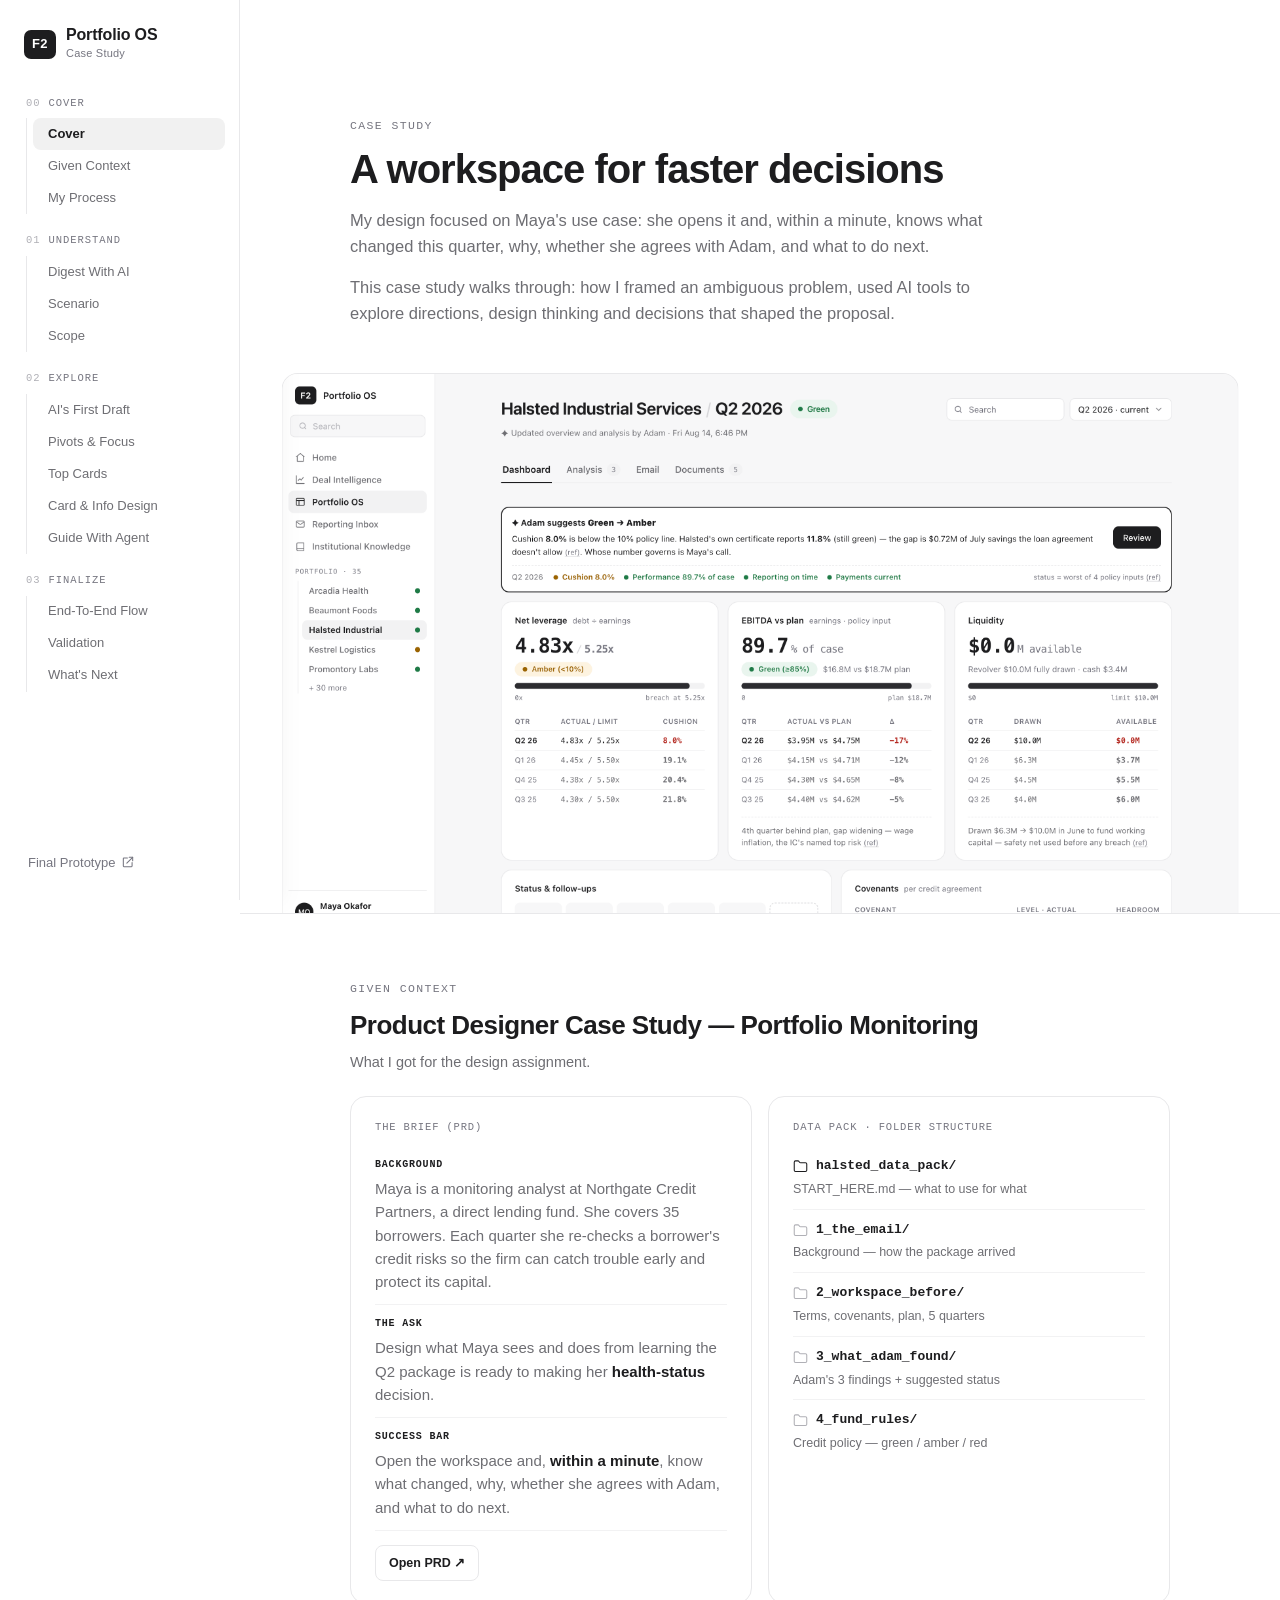
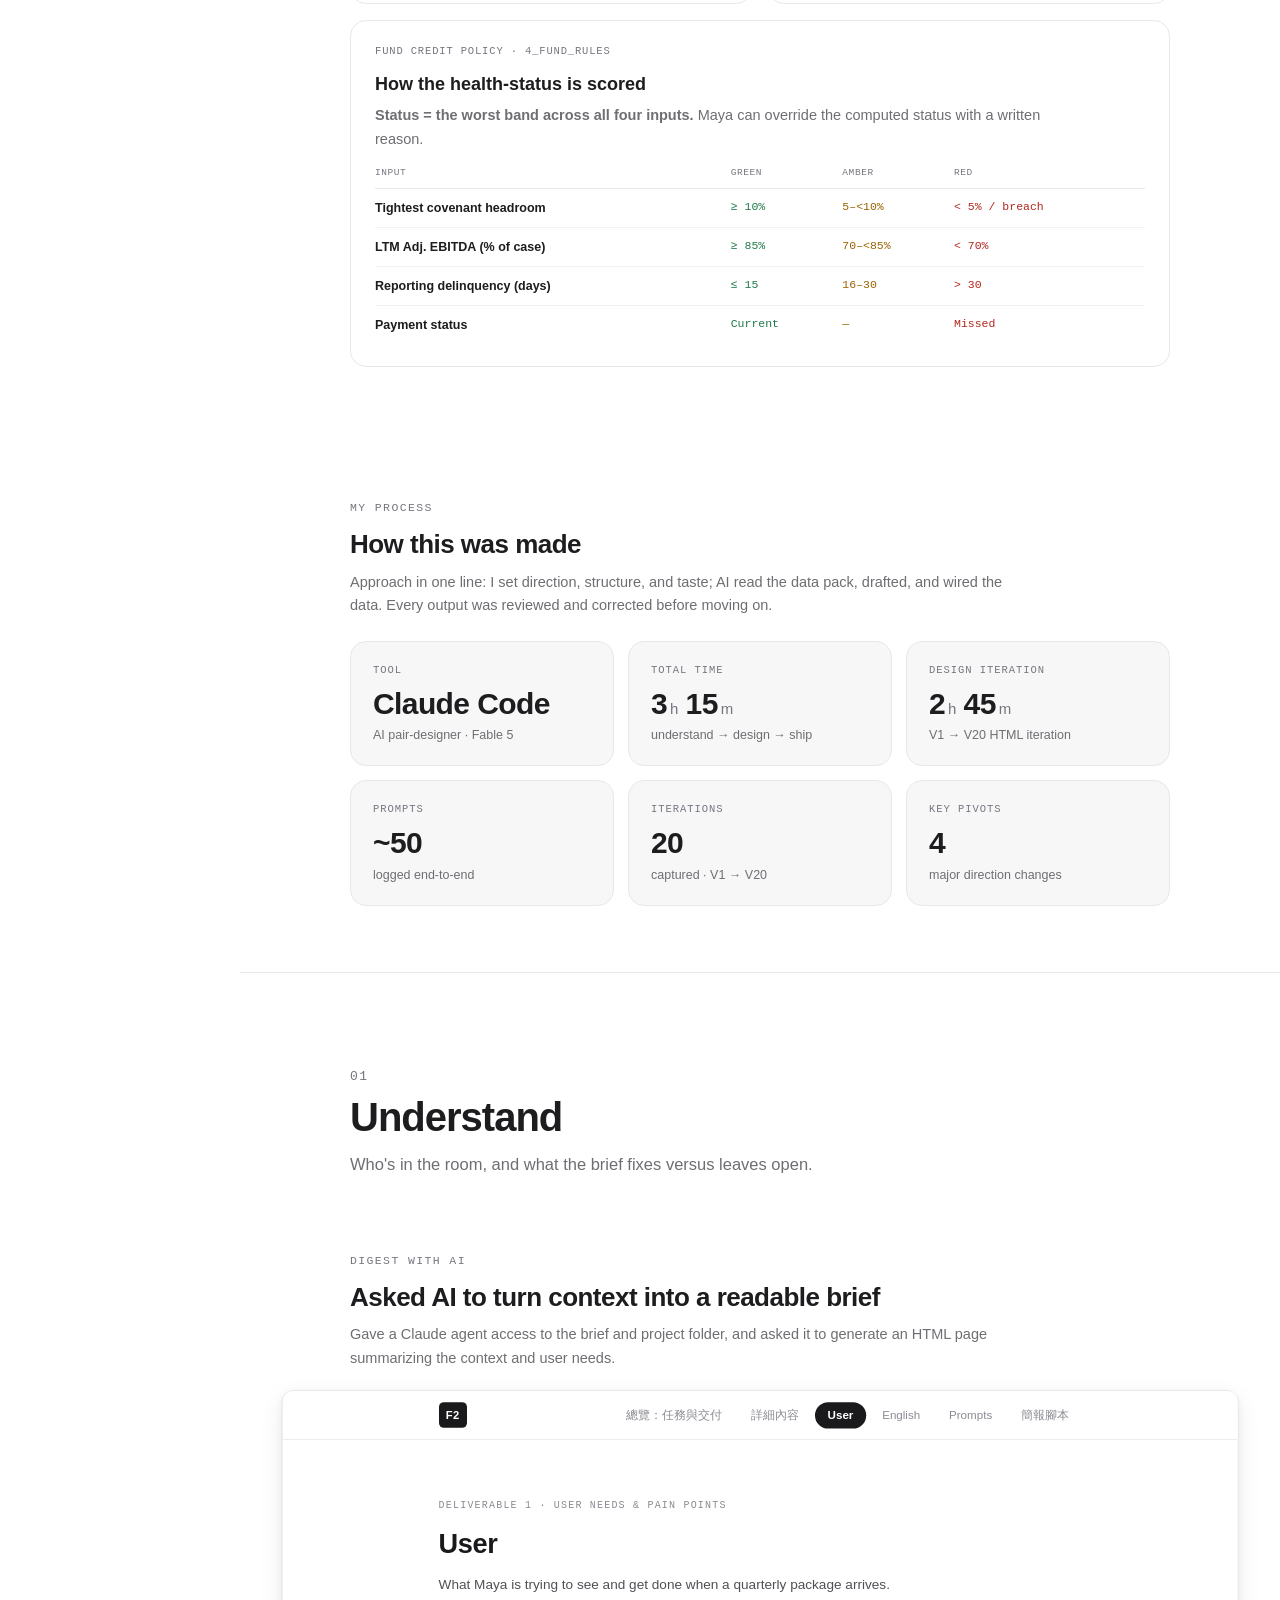
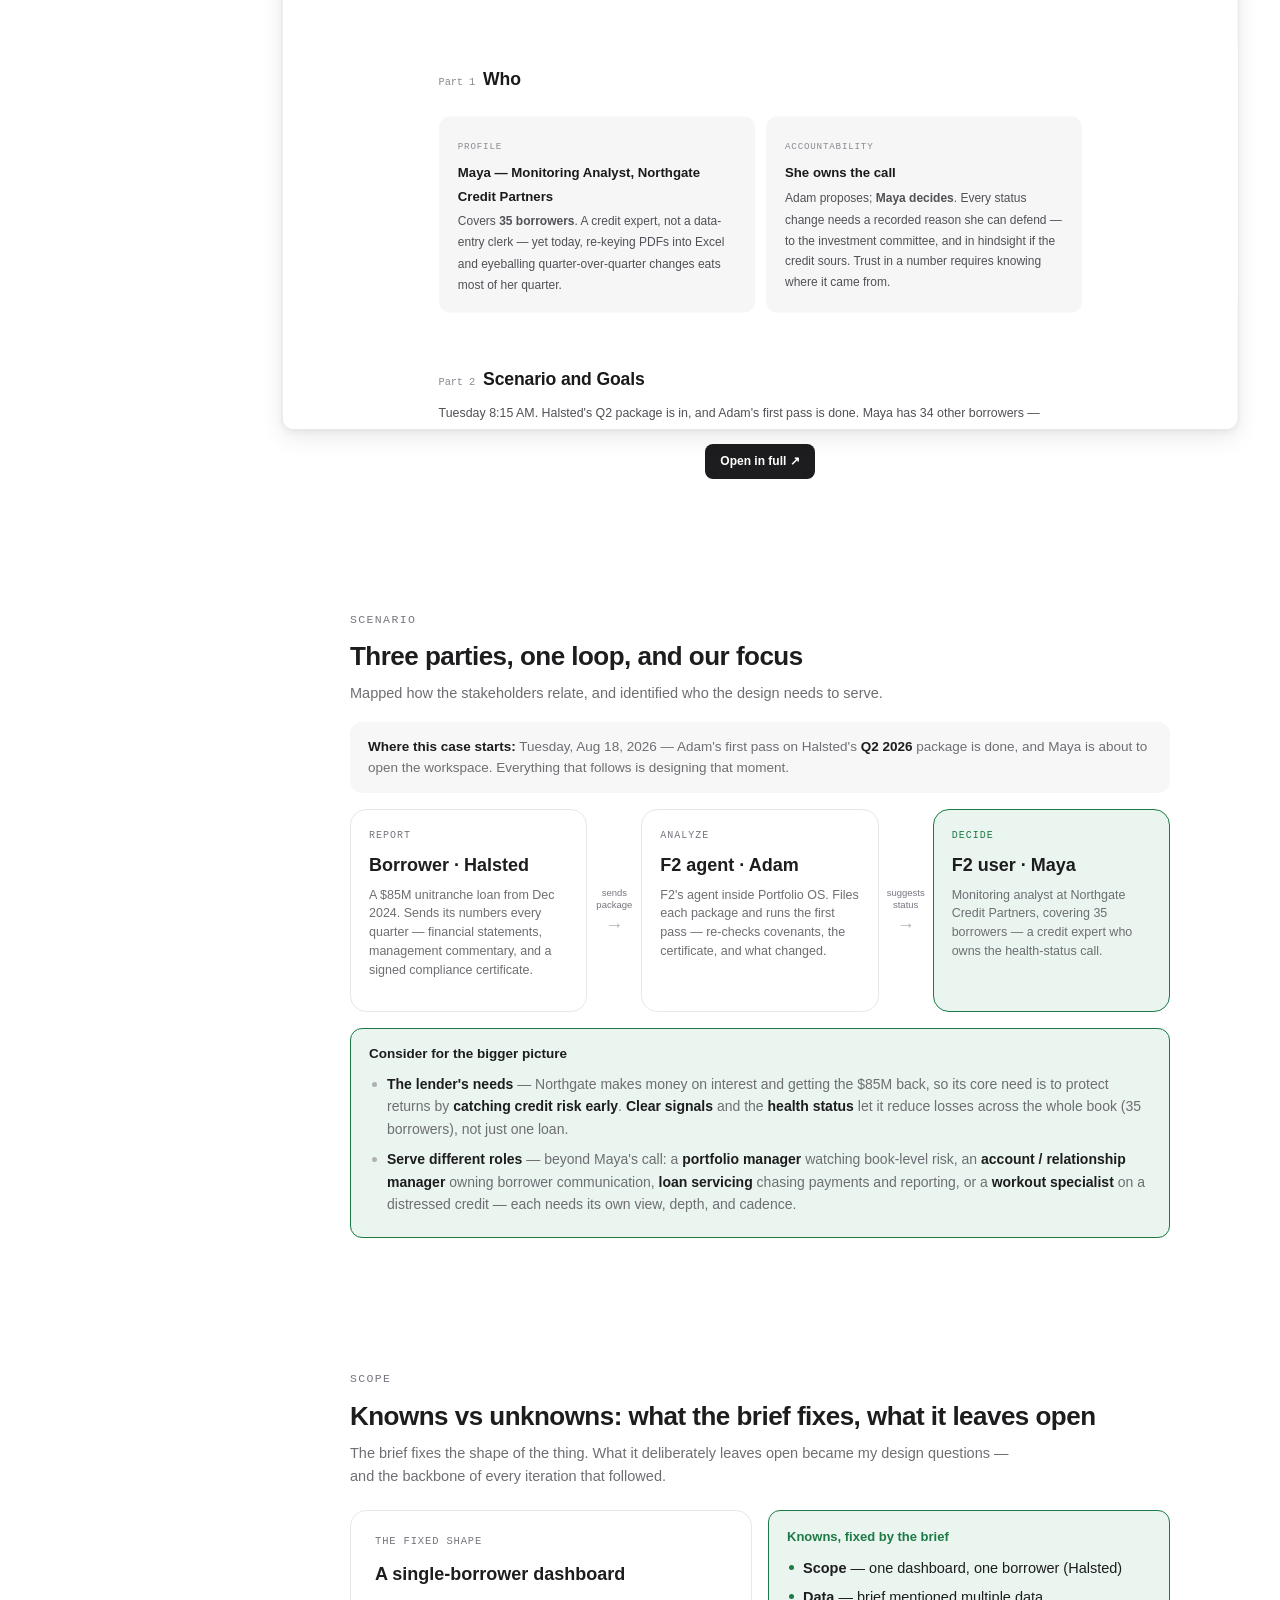
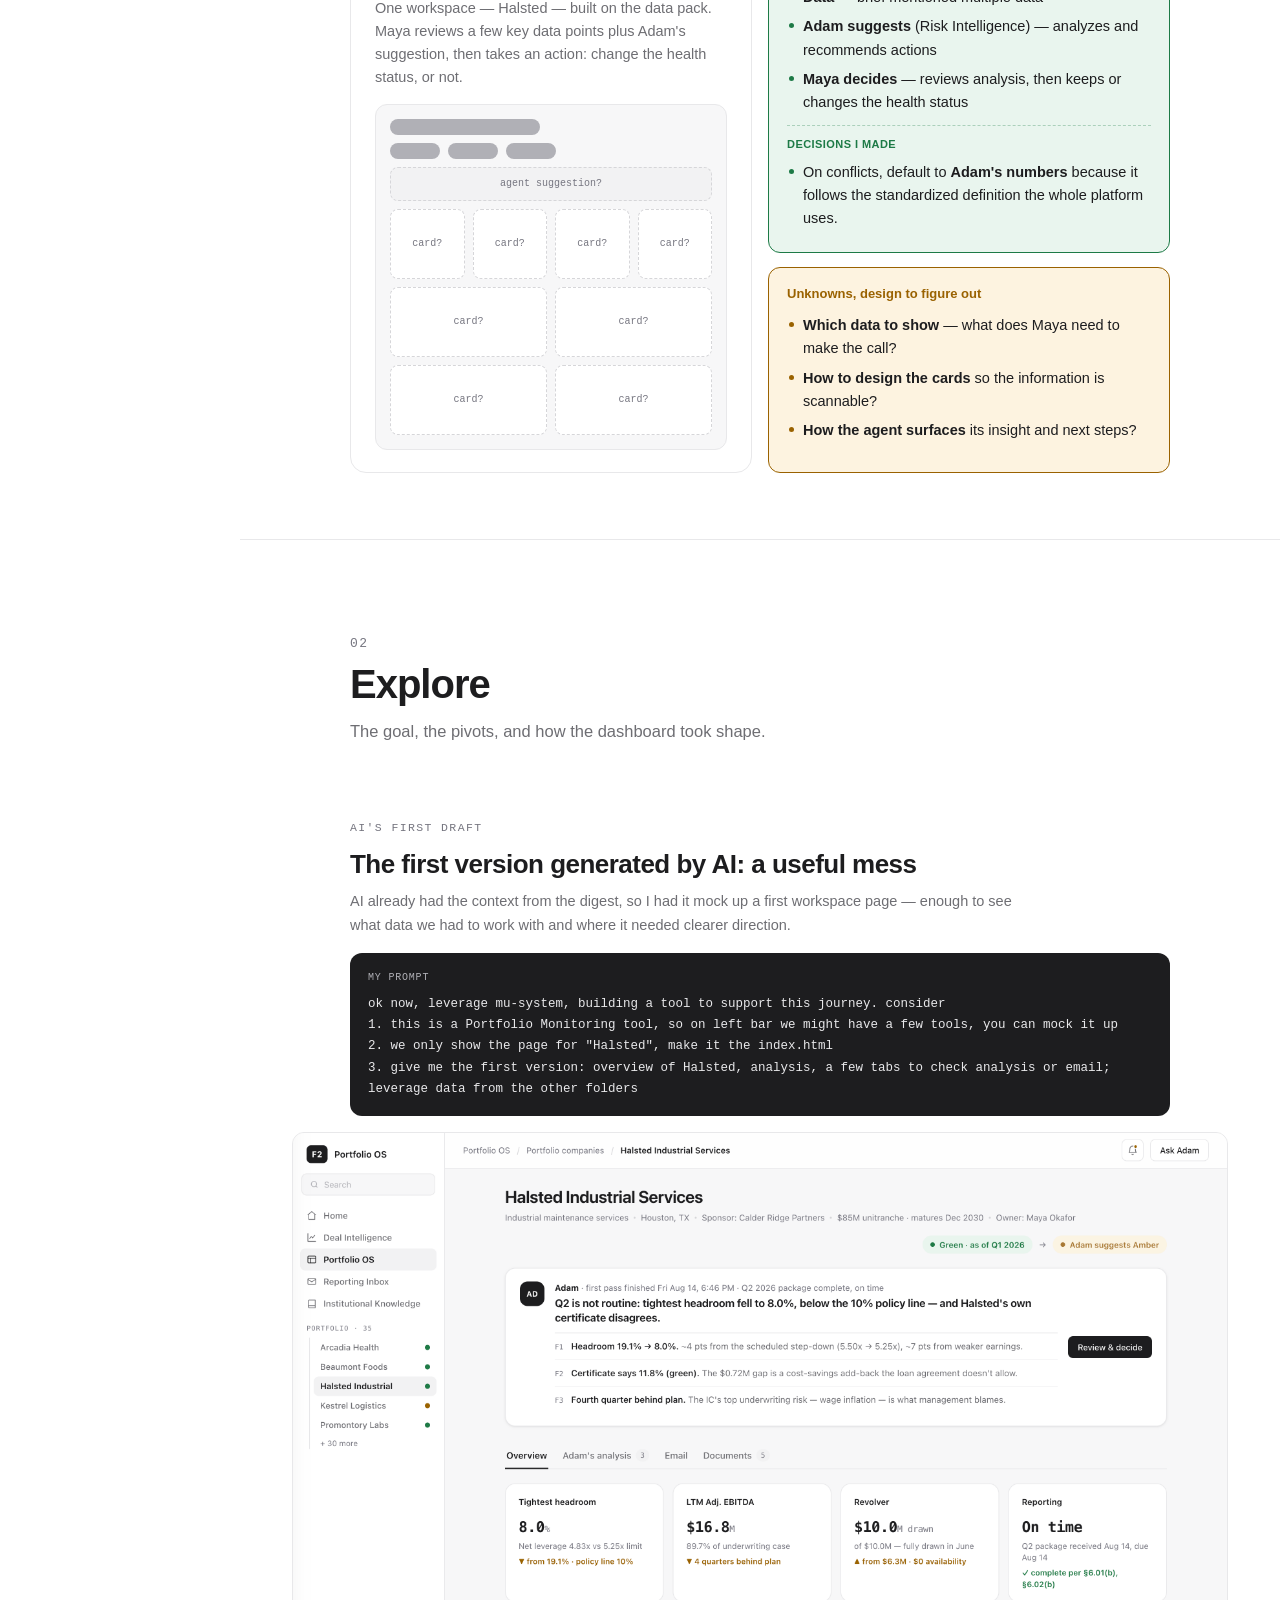
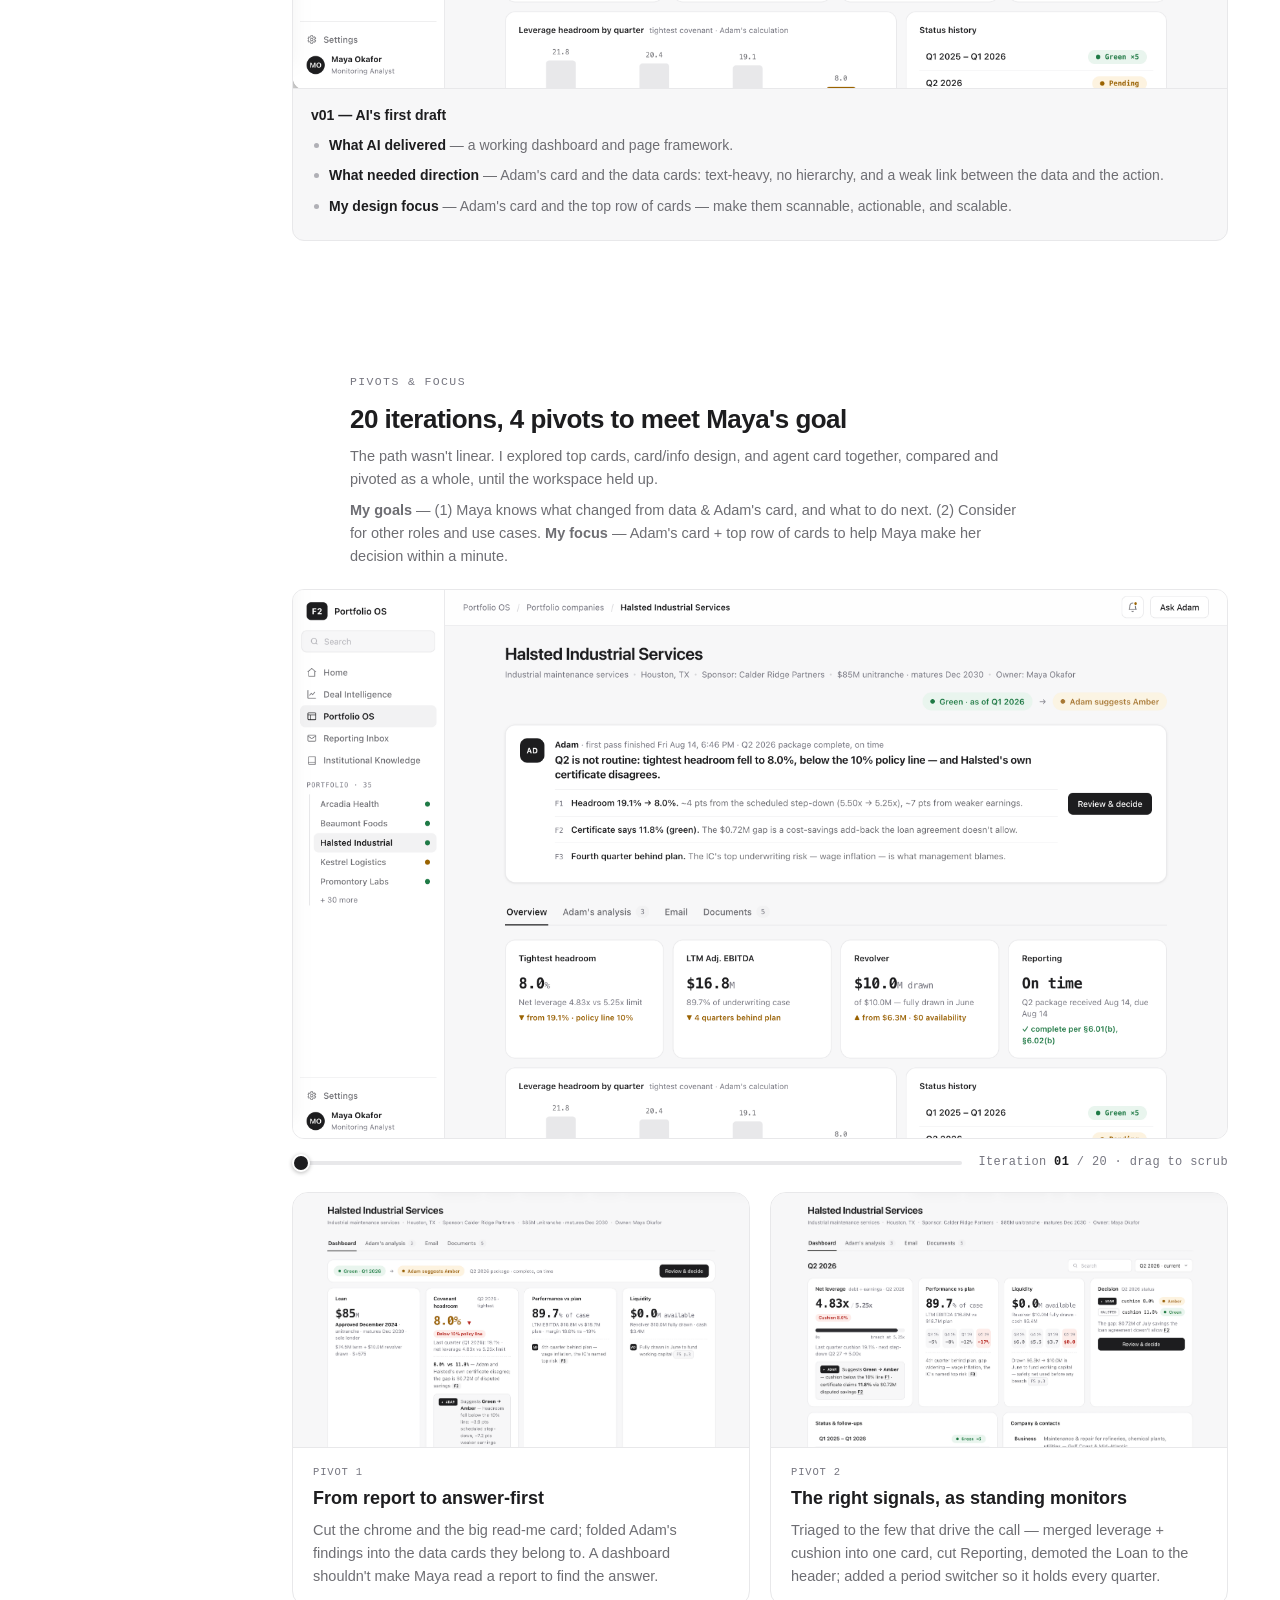
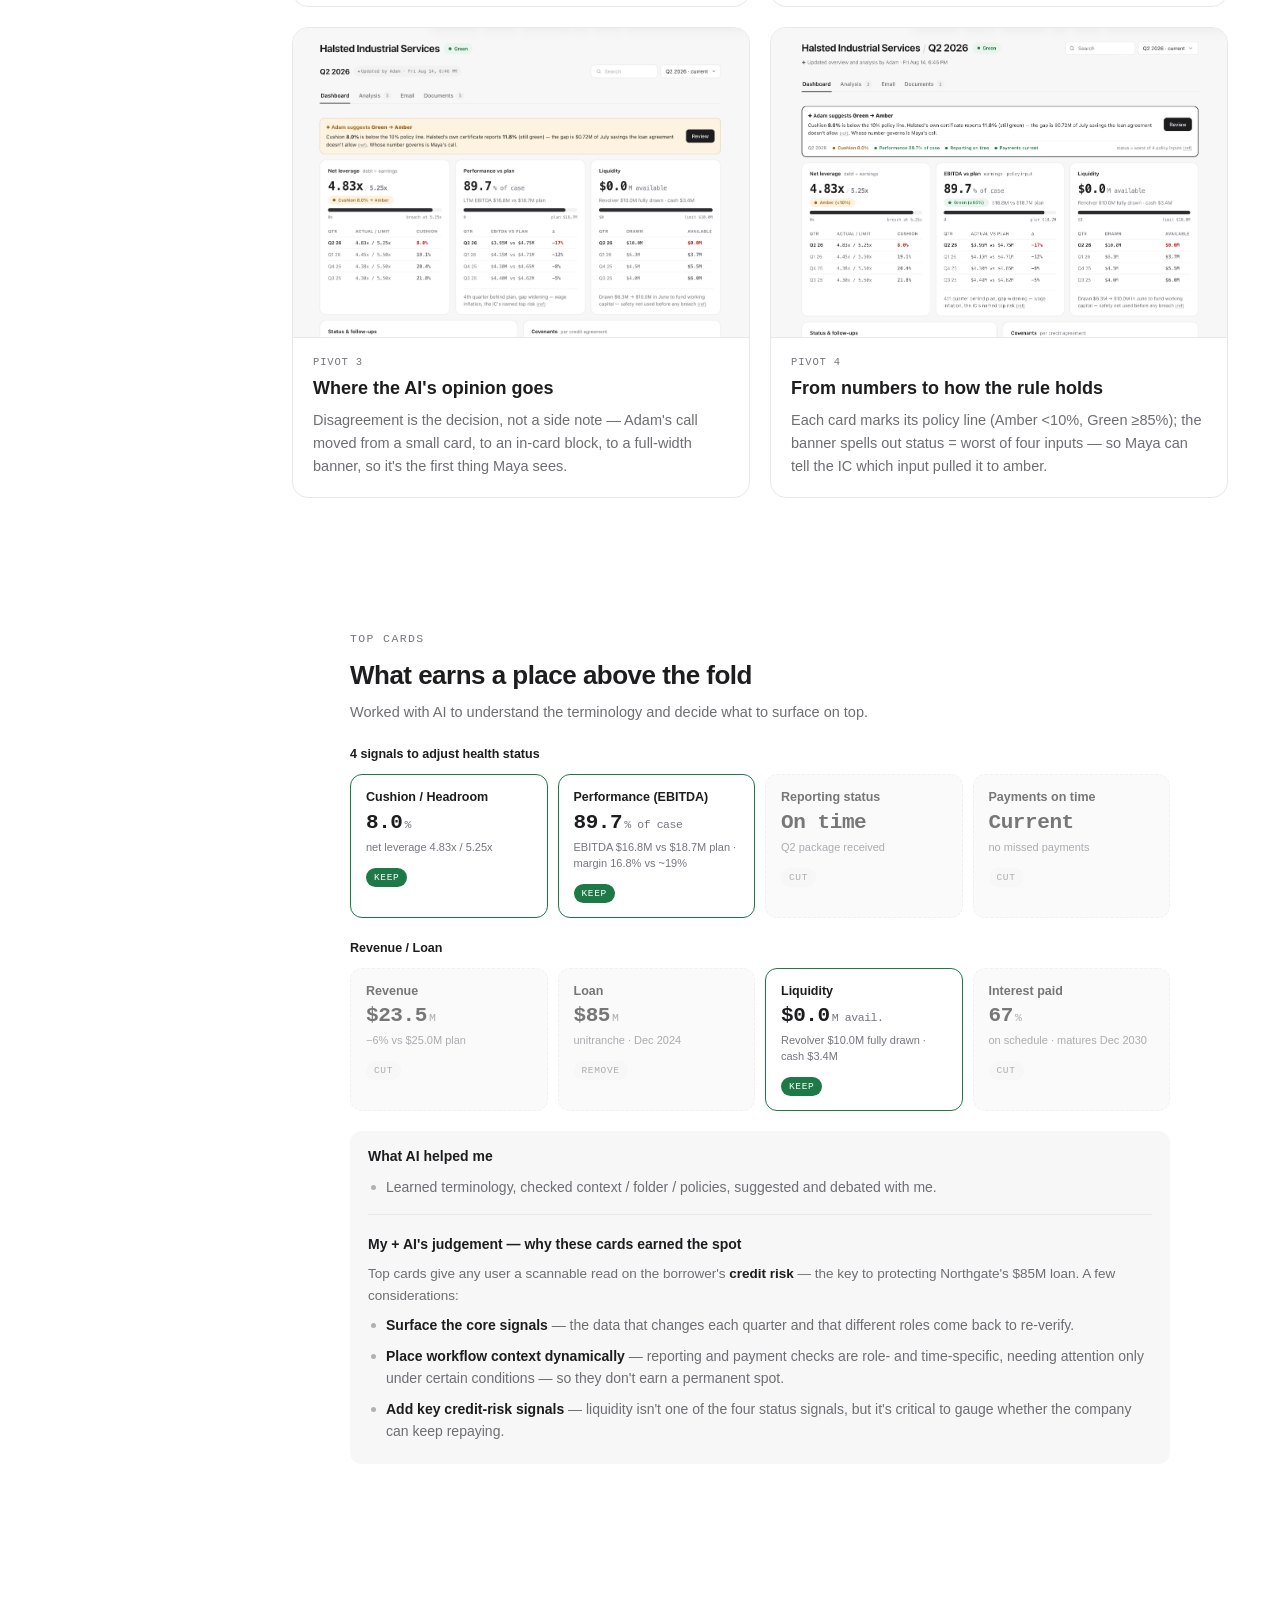
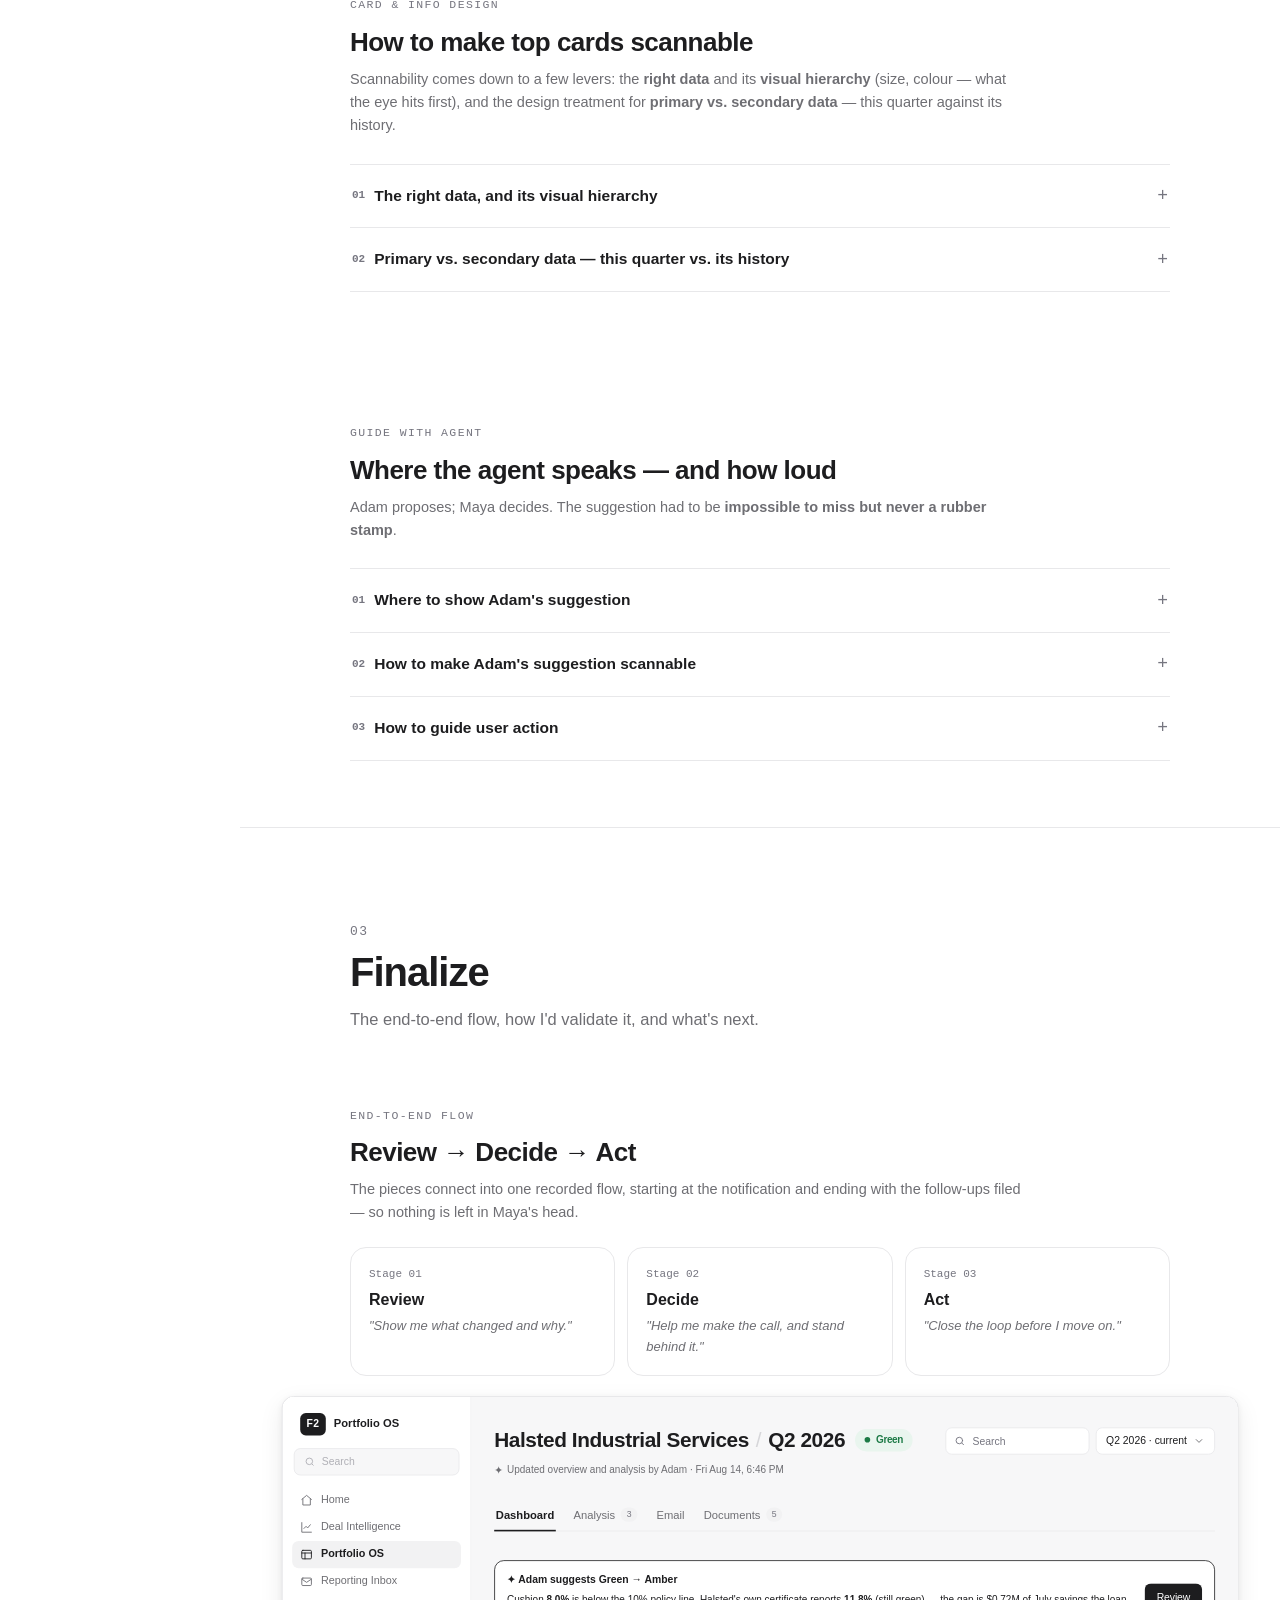
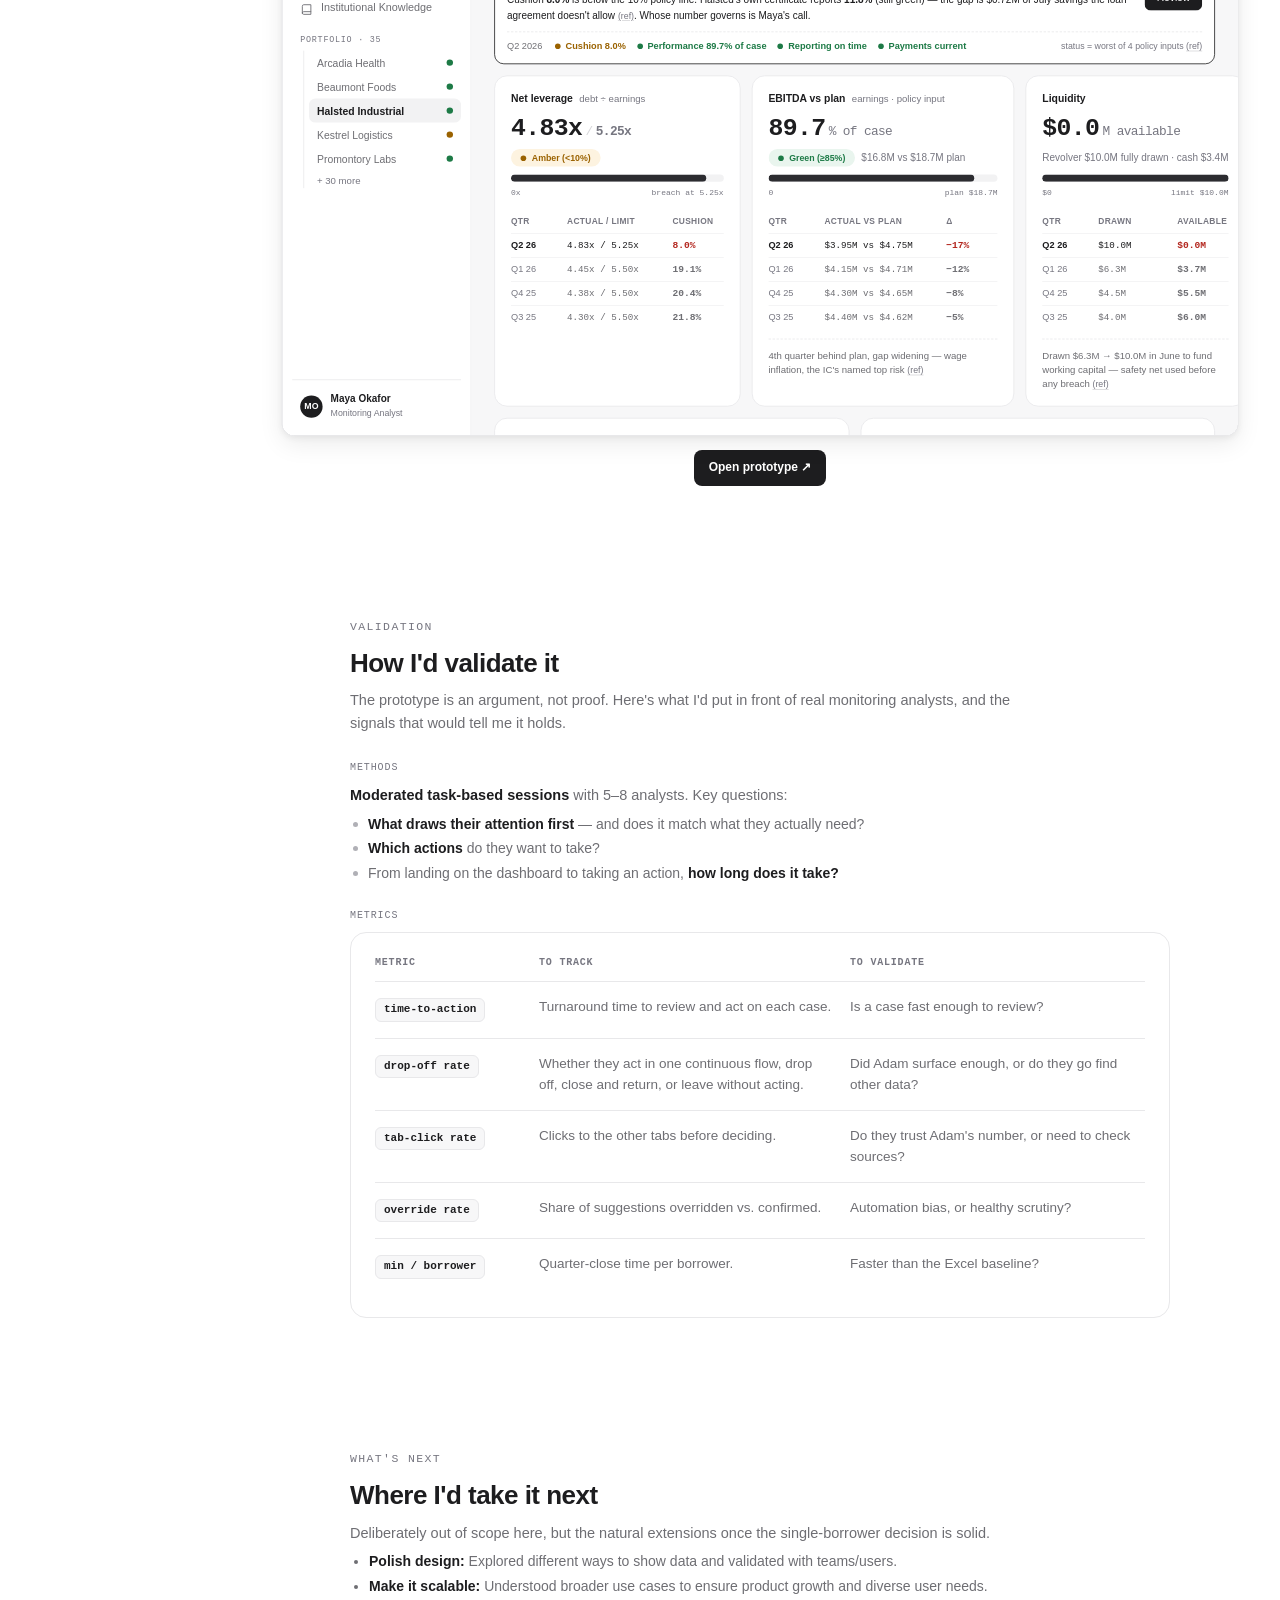
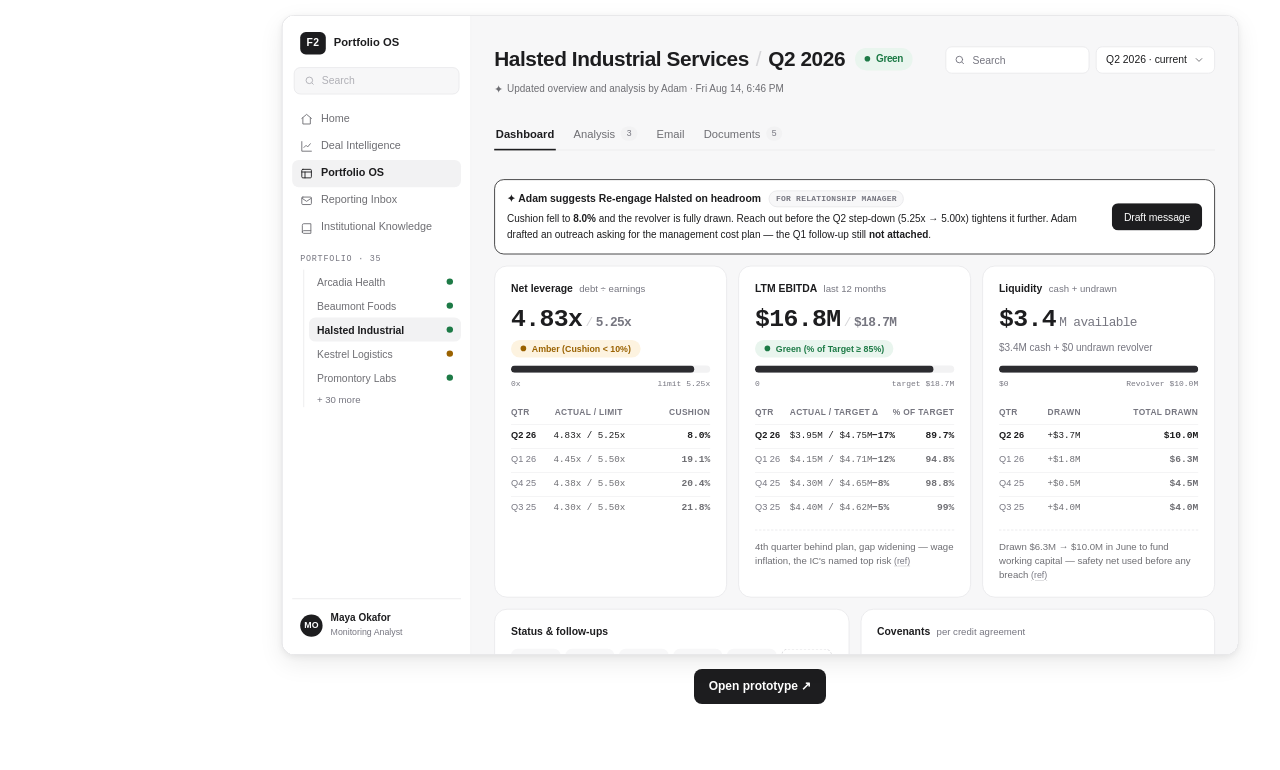
==== commit fb7fb78a: "prd.html: 20-iteration scrubber, realigned 4 pivots, refreshed context & hierarchy copy - add dragga" ====
--- a/prd.html
+++ b/prd.html
@@ -535,15 +535,19 @@
 <!-- GIVEN CONTEXT -->
 <section id="context"><div class="wrap">
   <div class="kicker">Given Context</div>
-  <h2>What I was given from the brief and data pack</h2>
-  <p class="sub">What I used from the context versus what I set aside: the brief and folders 2–4 shaped the design; folder 1 is background.</p>
+  <h2>Product Designer Case Study — Portfolio Monitoring</h2>
+  <p class="sub">What I got for the design assignment.</p>
 
   <div class="grid2">
     <div class="card">
       <div class="card-tag">The brief (PRD)</div>
       <div class="brief-block">
+        <div class="bl">Background</div>
+        <p>Maya is a monitoring analyst at Northgate Credit Partners, a direct lending fund. She covers 35 borrowers. Each quarter she re-checks a borrower's credit risks so the firm can catch trouble early and protect its capital.</p>
+      </div>
+      <div class="brief-block">
         <div class="bl">The ask</div>
-        <p>Design what Maya sees and does from learning the Q2 package is ready to making her health-status decision.</p>
+        <p>Design what Maya sees and does from learning the Q2 package is ready to making her <b style="color:var(--mu-ink)">health-status</b> decision.</p>
       </div>
       <div class="brief-block">
         <div class="bl">Success bar</div>
@@ -566,7 +570,7 @@
 
   <div class="card" style="margin-top:16px">
     <div class="card-tag">Fund credit policy · 4_fund_rules</div>
-    <h3>How the status is scored</h3>
+    <h3>How the health-status is scored</h3>
     <p class="sub" style="margin-top:6px"><b>Status = the worst band across all four inputs.</b> Maya can override the computed status with a written reason.</p>
     <table class="rag-tbl">
       <thead><tr><th>Input</th><th>Green</th><th>Amber</th><th>Red</th></tr></thead>
@@ -710,7 +714,7 @@
   <h2>The first version generated by AI: a useful mess</h2>
   <p class="sub">AI already had the context from the digest, so I had it mock up a first workspace page — enough to see what data we had to work with and where it needed clearer direction.</p>
 
-  <div class="prompt"><span class="pt">My Prompt</span>ok now, leverage <a href="../mu-system/index.html#tokens" target="_blank" rel="noopener">mu-system</a>, building a tool to support this journey. consider
+  <div class="prompt"><span class="pt">My Prompt</span>ok now, leverage mu-system, building a tool to support this journey. consider
 1. this is a Portfolio Monitoring tool, so on left bar we might have a few tools, you can mock it up
 2. we only show the page for "Halsted", make it the index.html
 3. give me the first version: overview of Halsted, analysis, a few tabs to check analysis or email; leverage data from the other folders</div>
@@ -829,10 +833,10 @@
 <section id="hierarchy"><div class="wrap">
   <div class="kicker">Card & Info Design</div>
   <h2>How to make top cards scannable</h2>
-  <p class="sub">Scannability comes down to a few levers: <b>which data each card shows</b>, <b>which layer to highlight first</b>, and <b>how much detail to reveal progressively</b> — so the eye lands on what matters.</p>
+  <p class="sub">Scannability comes down to a few levers: the <b>right data</b> and its <b>visual hierarchy</b> (size, colour — what the eye hits first), and the design treatment for <b>primary vs. secondary data</b> — this quarter against its history.</p>
 
   <details class="acc" style="margin-top:26px">
-    <summary><span class="sn">01</span> How to present layers of data, and which layer to highlight</summary>
+    <summary><span class="sn">01</span> The right data, and its visual hierarchy</summary>
     <div class="acc-body">
       <div class="ic-grid" style="margin-top:4px">
         <div class="icw"><div class="ic">
@@ -953,7 +957,7 @@
   </details>
 
   <details class="acc">
-    <summary><span class="sn">02</span> How to progressively disclose the supporting detail</summary>
+    <summary><span class="sn">02</span> Primary vs. secondary data — this quarter vs. its history</summary>
     <div class="acc-body">
       <div class="ba-note">Assumption</div>
       <ul class="clean" style="margin-top:4px">
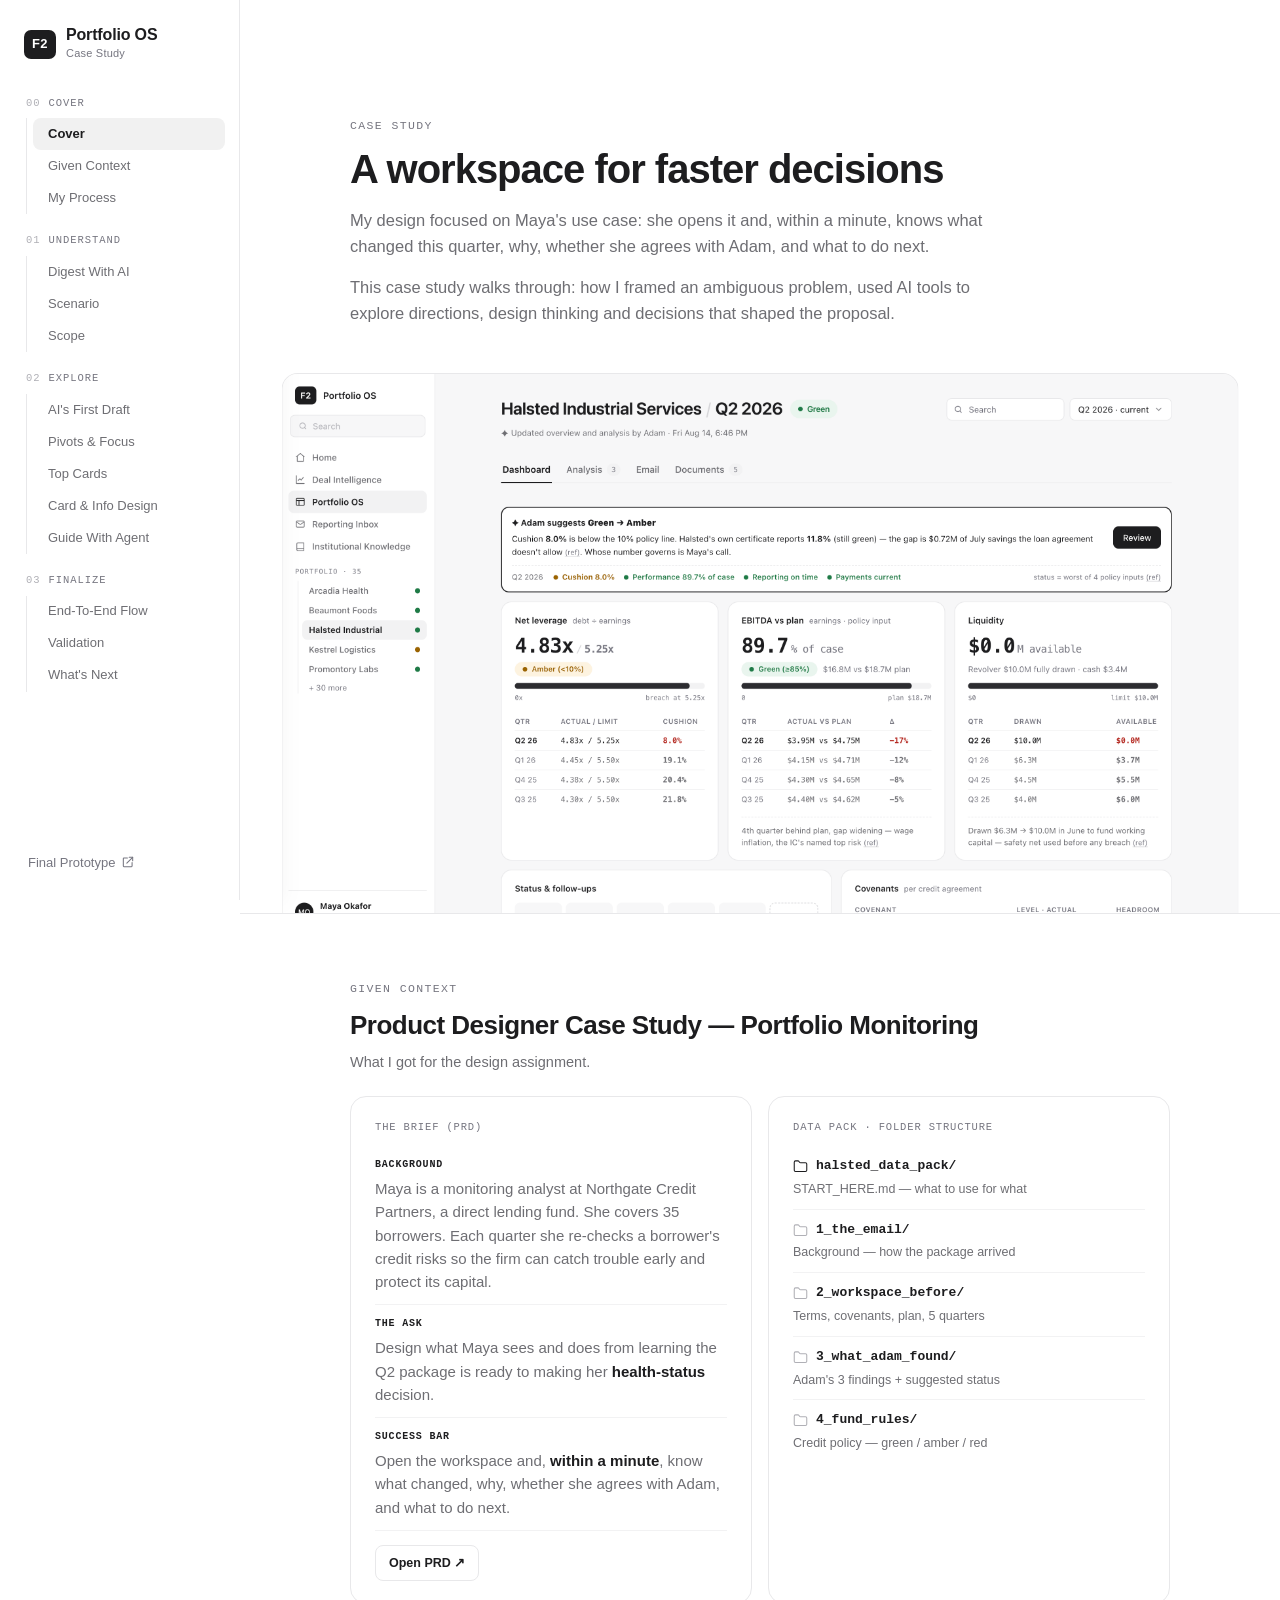
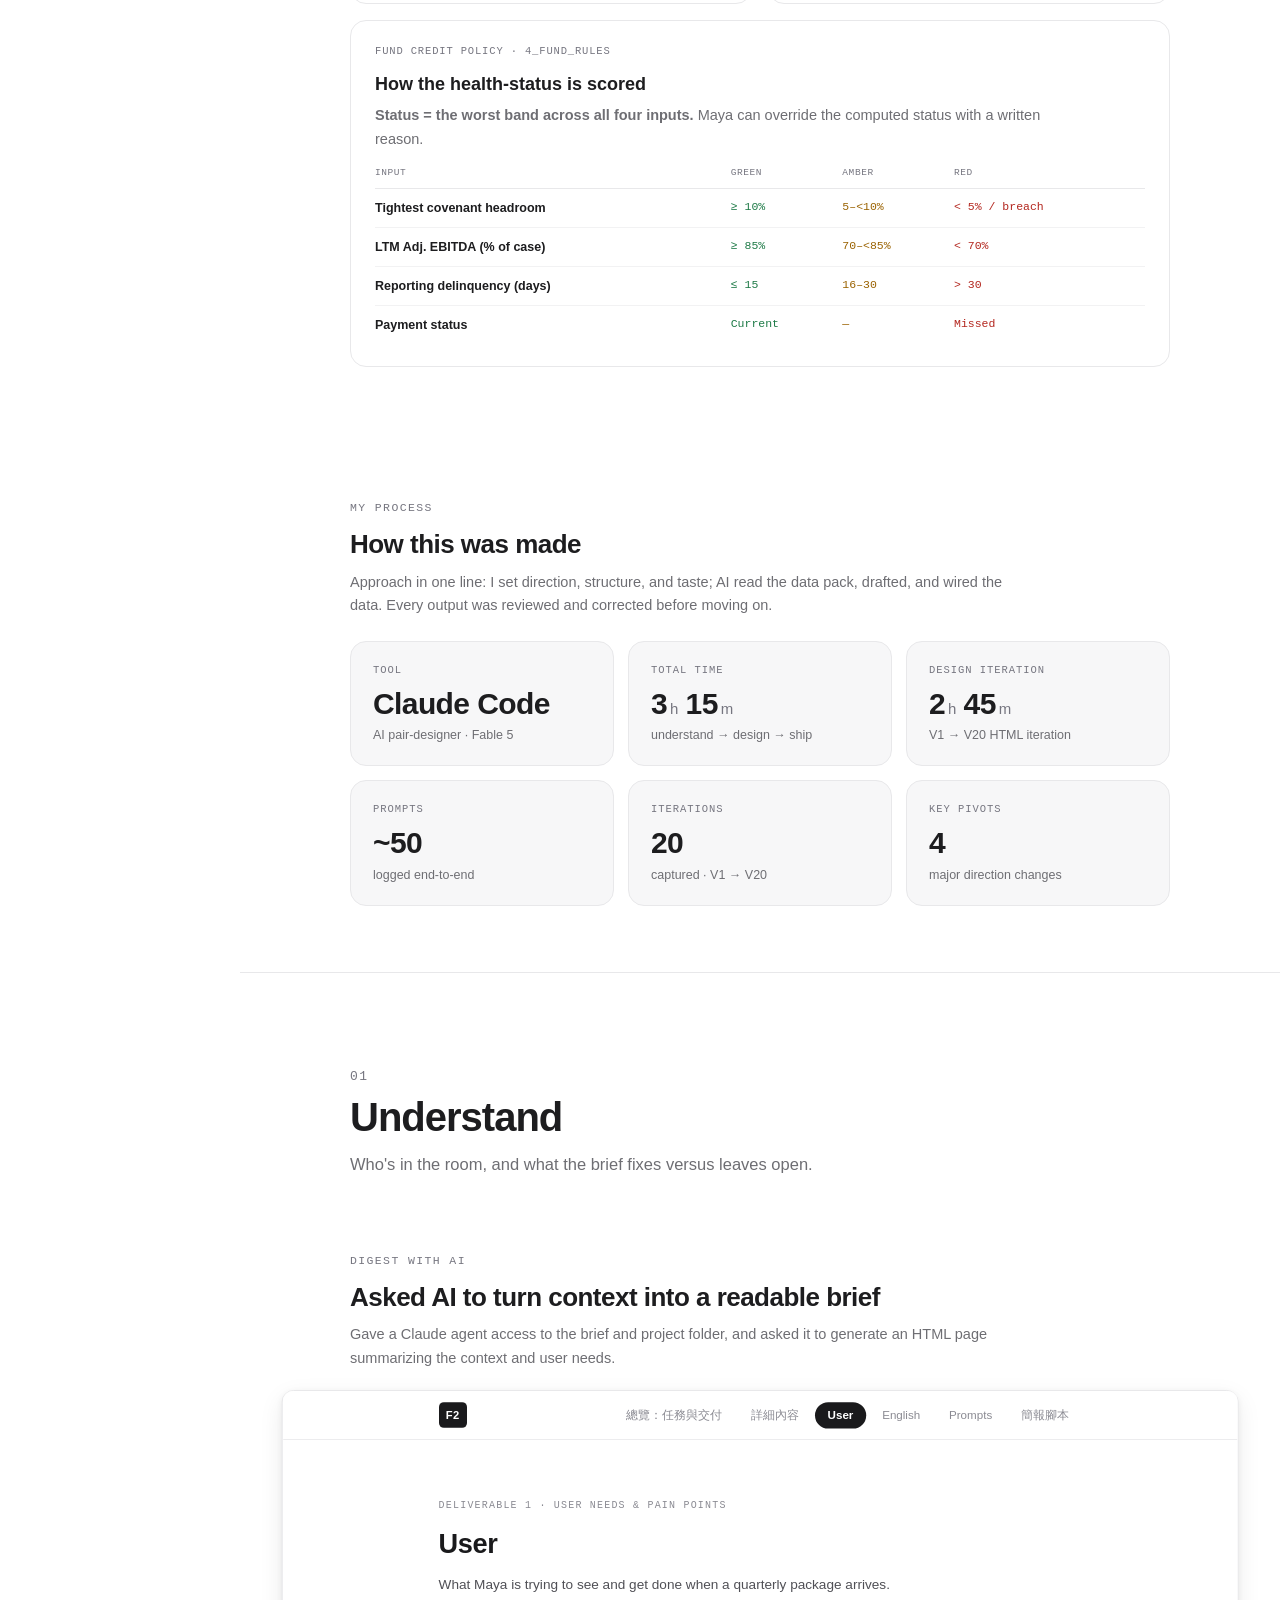
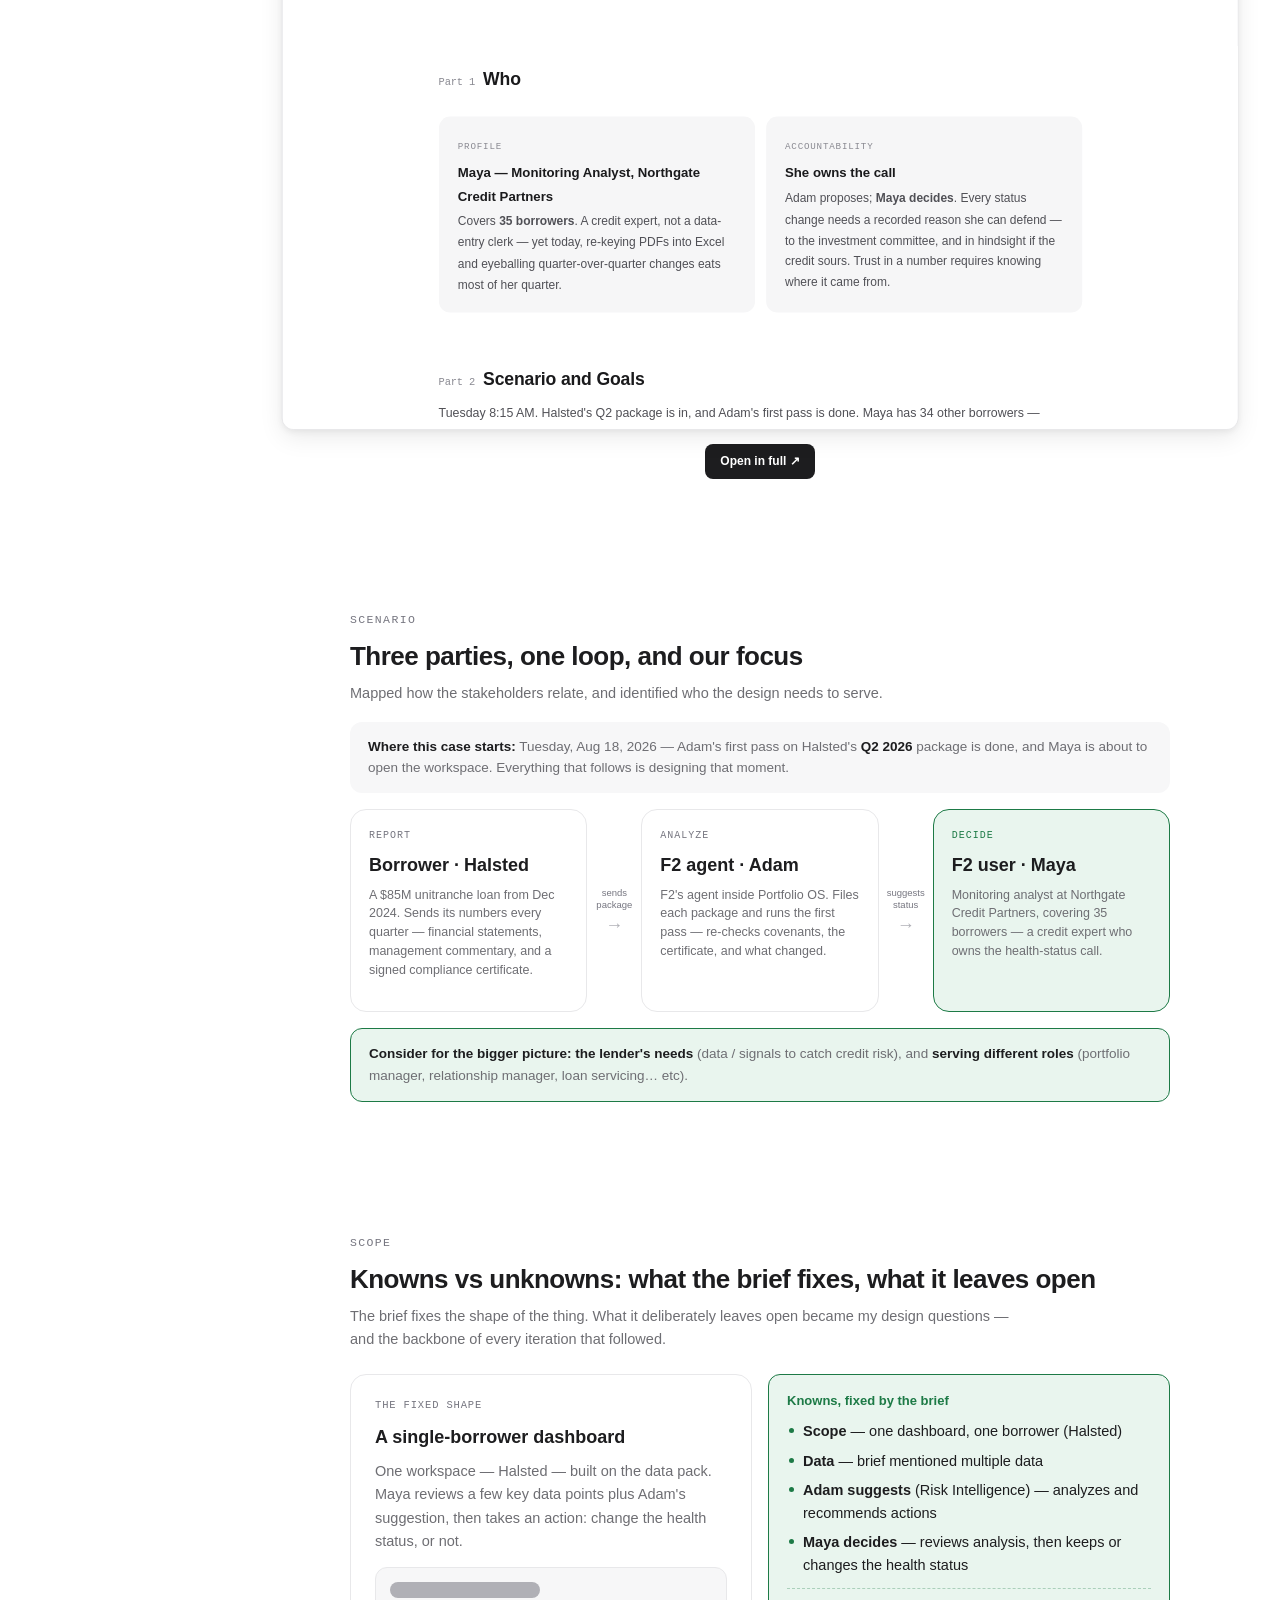
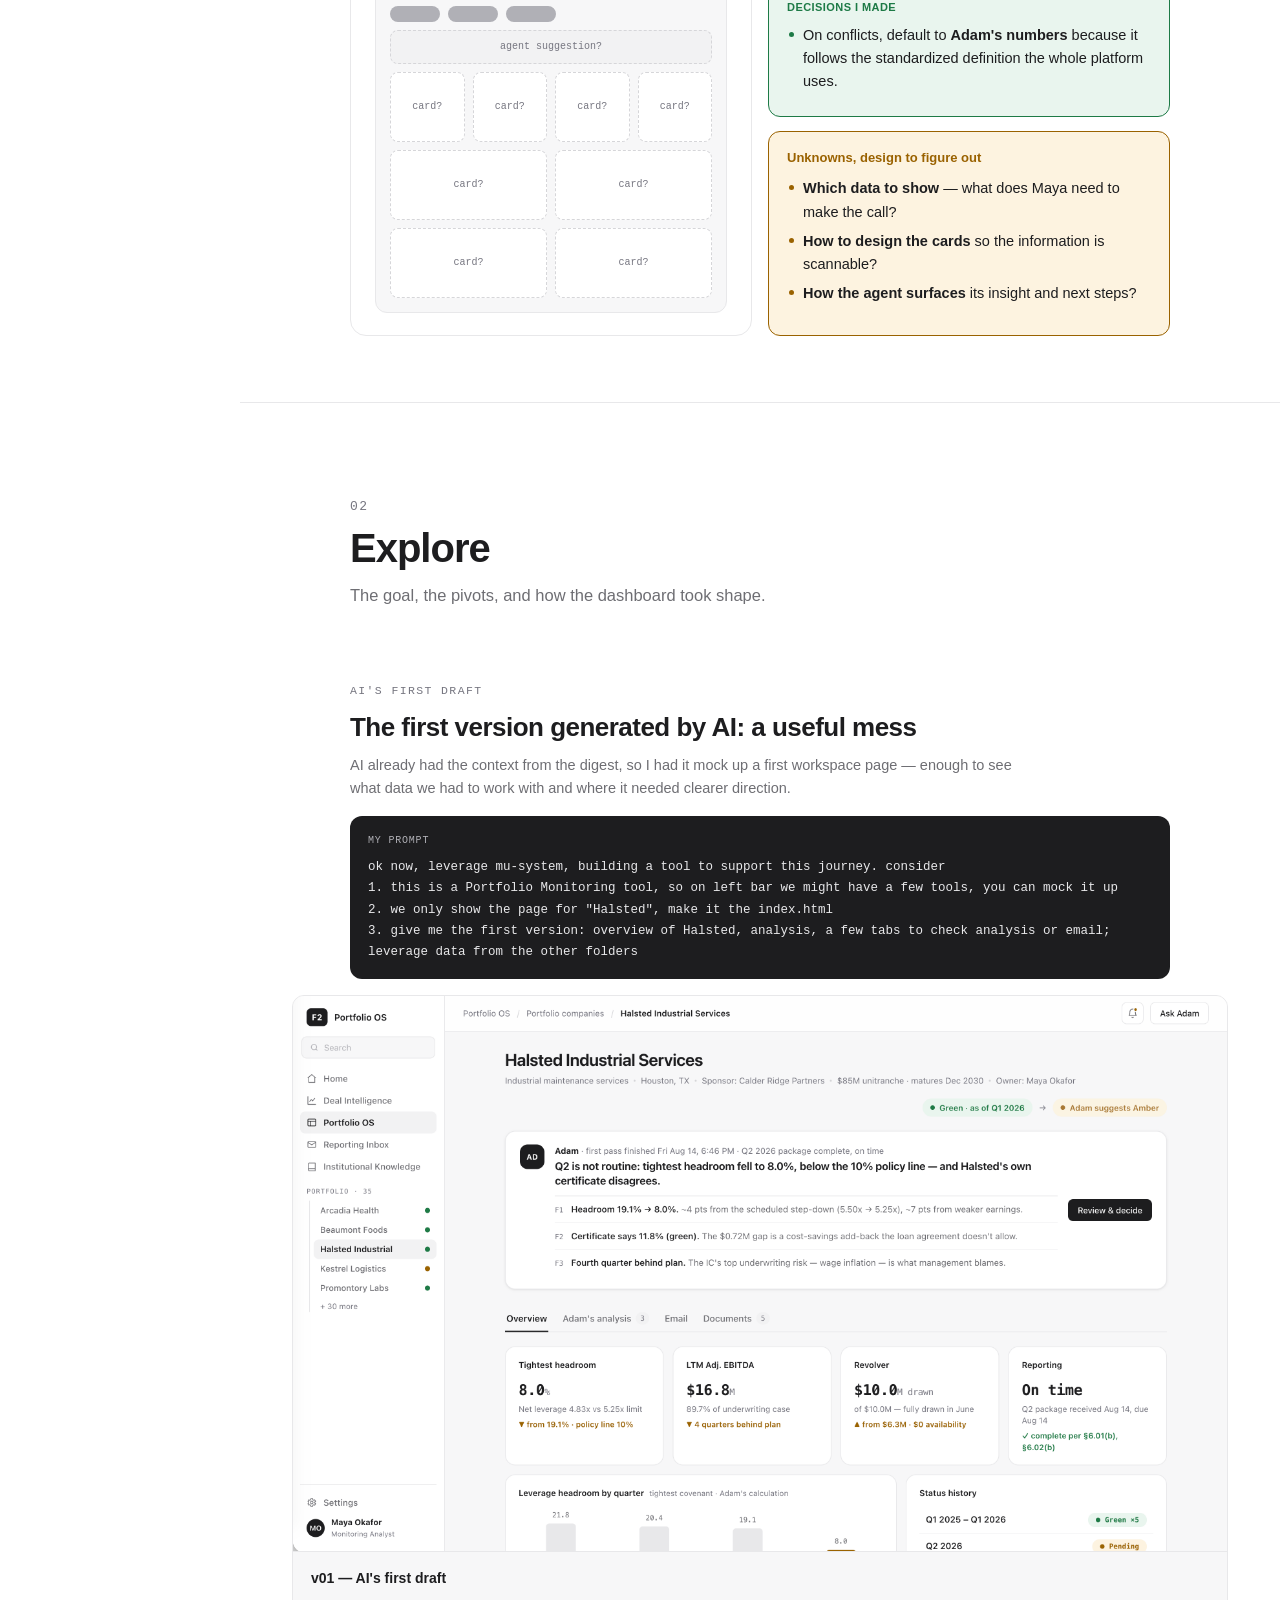
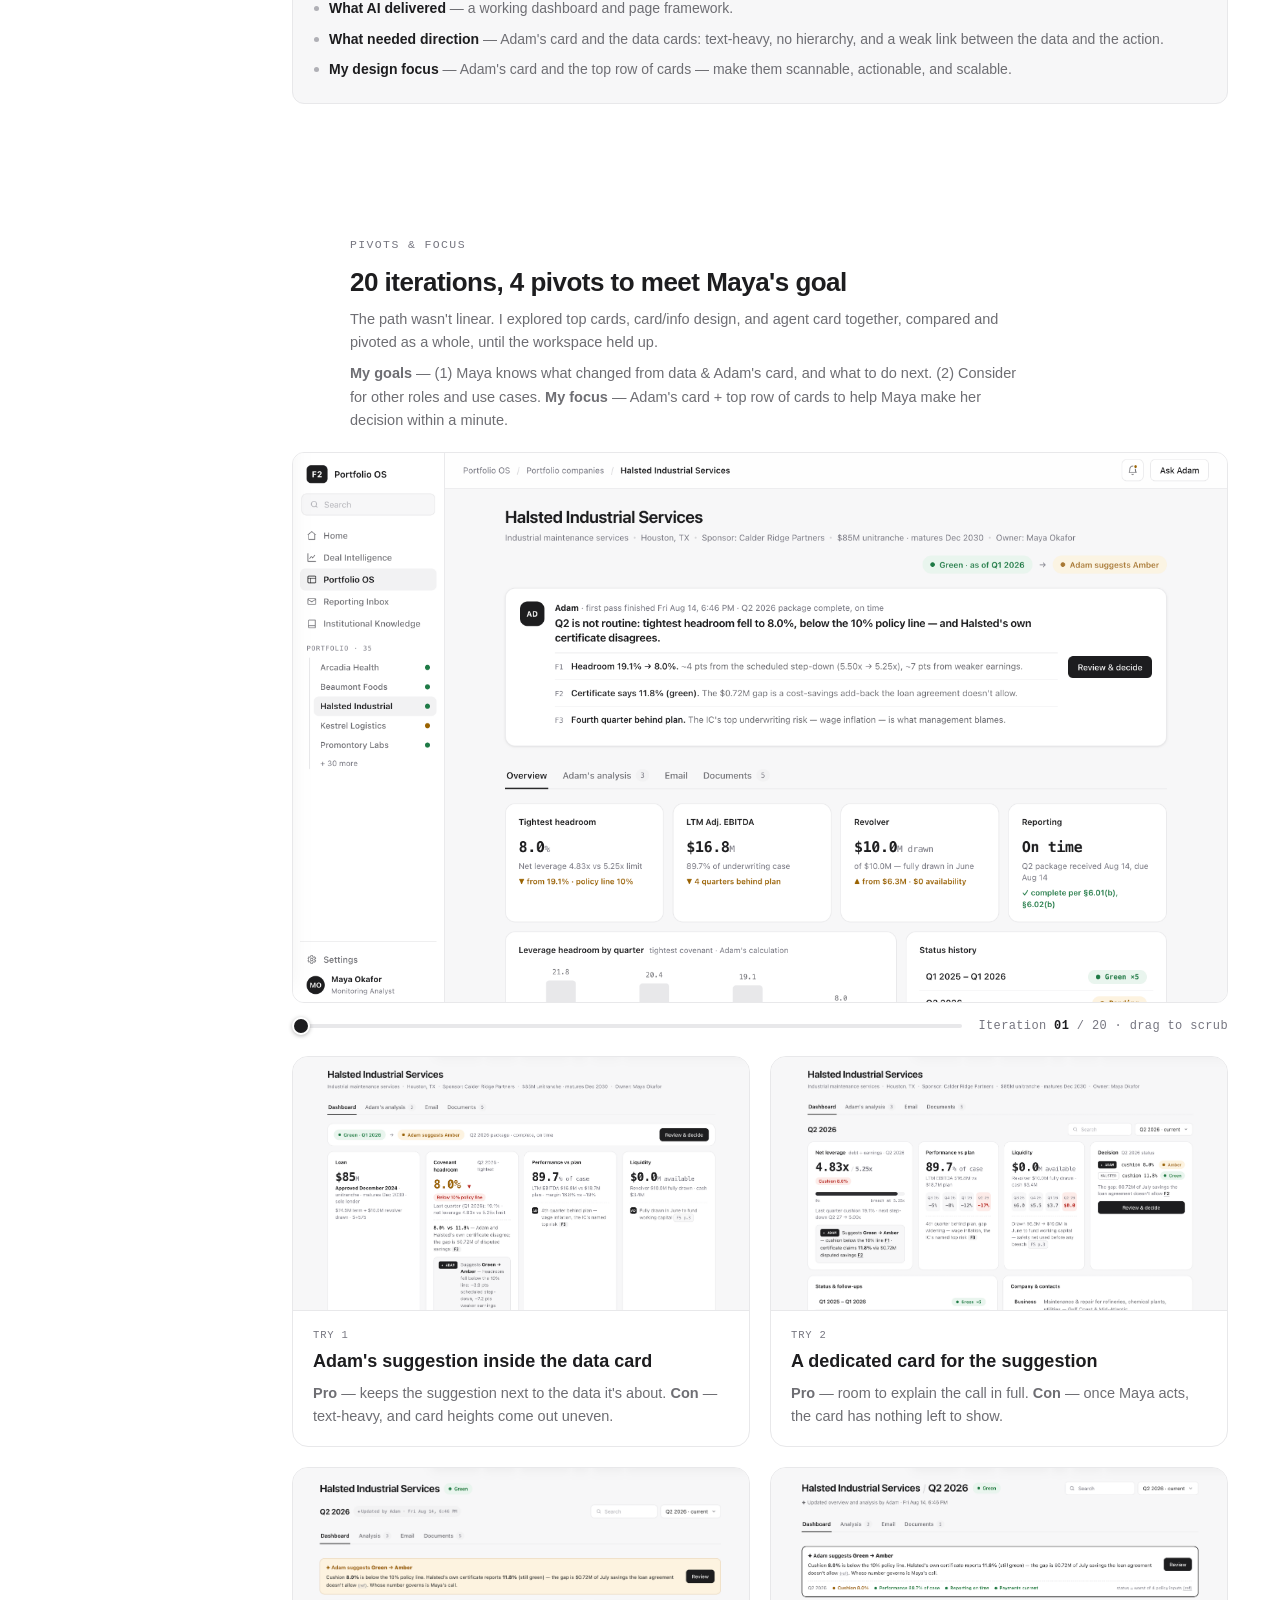
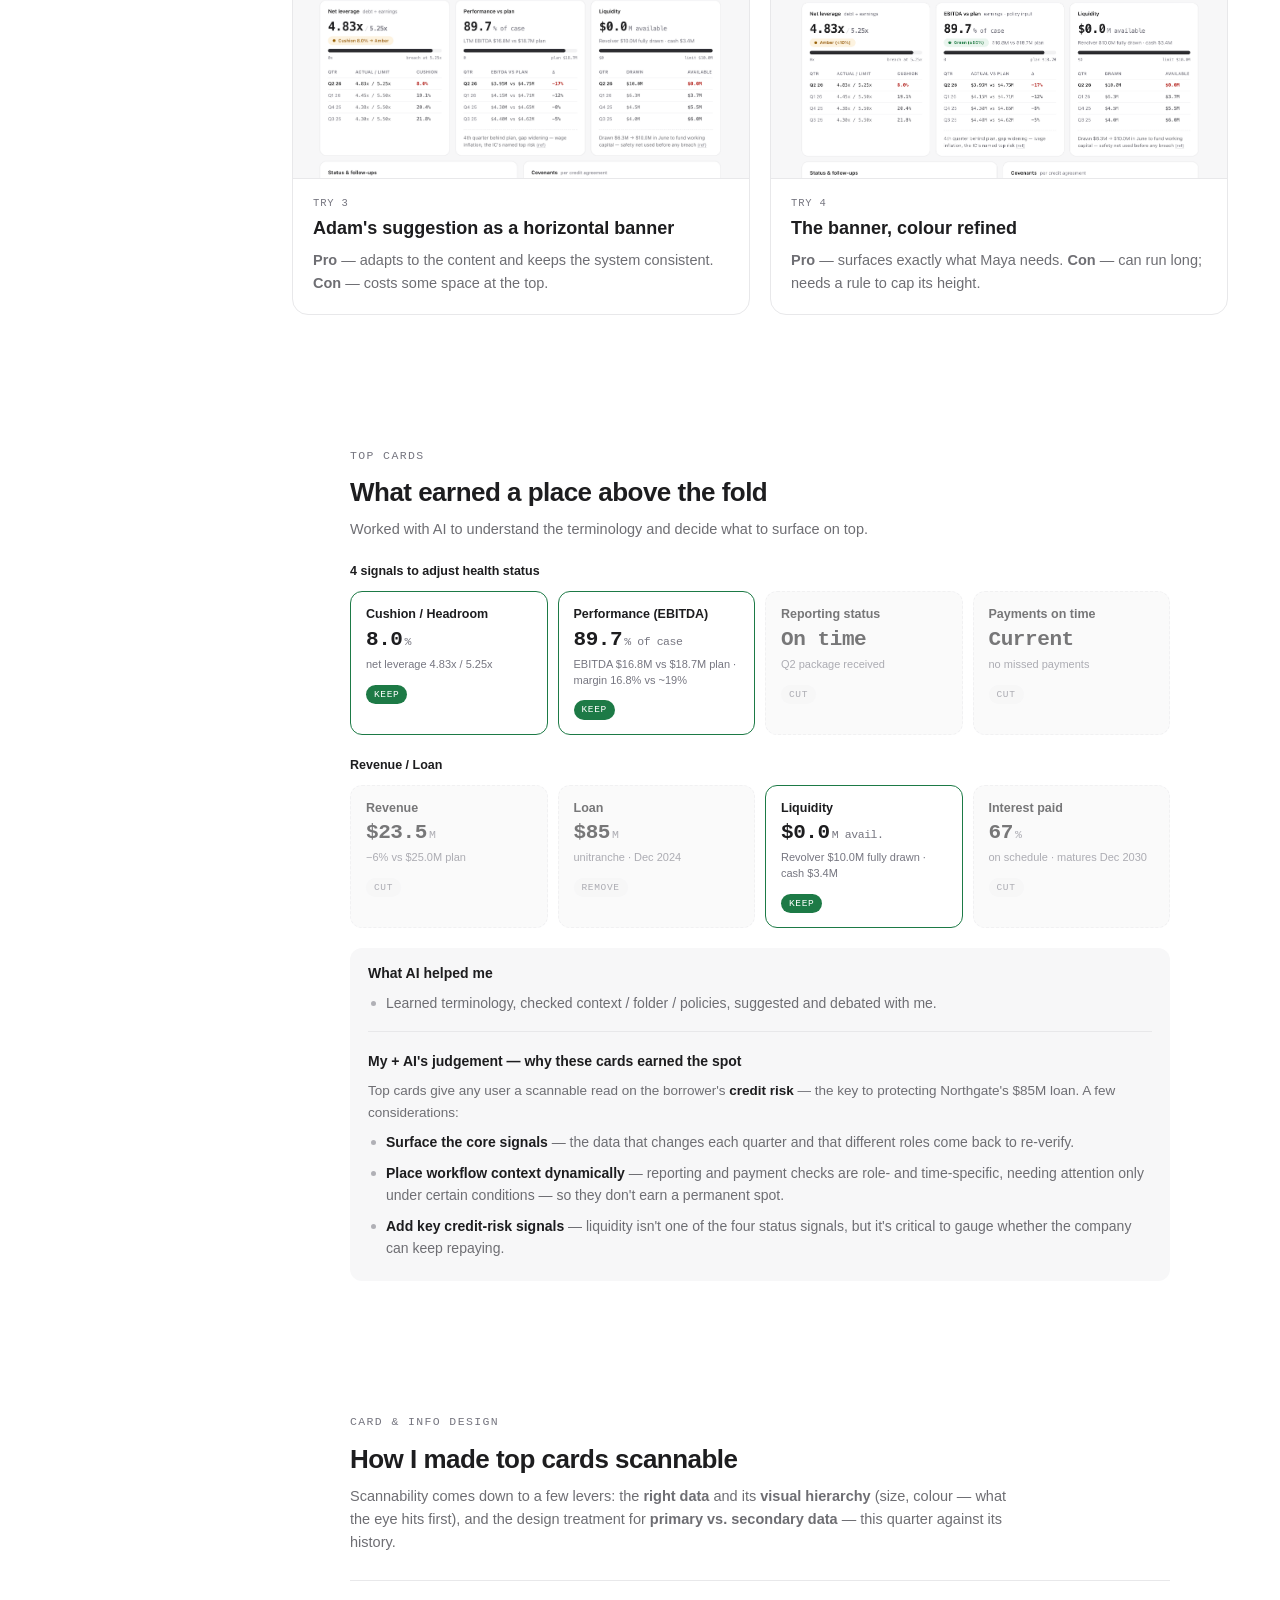
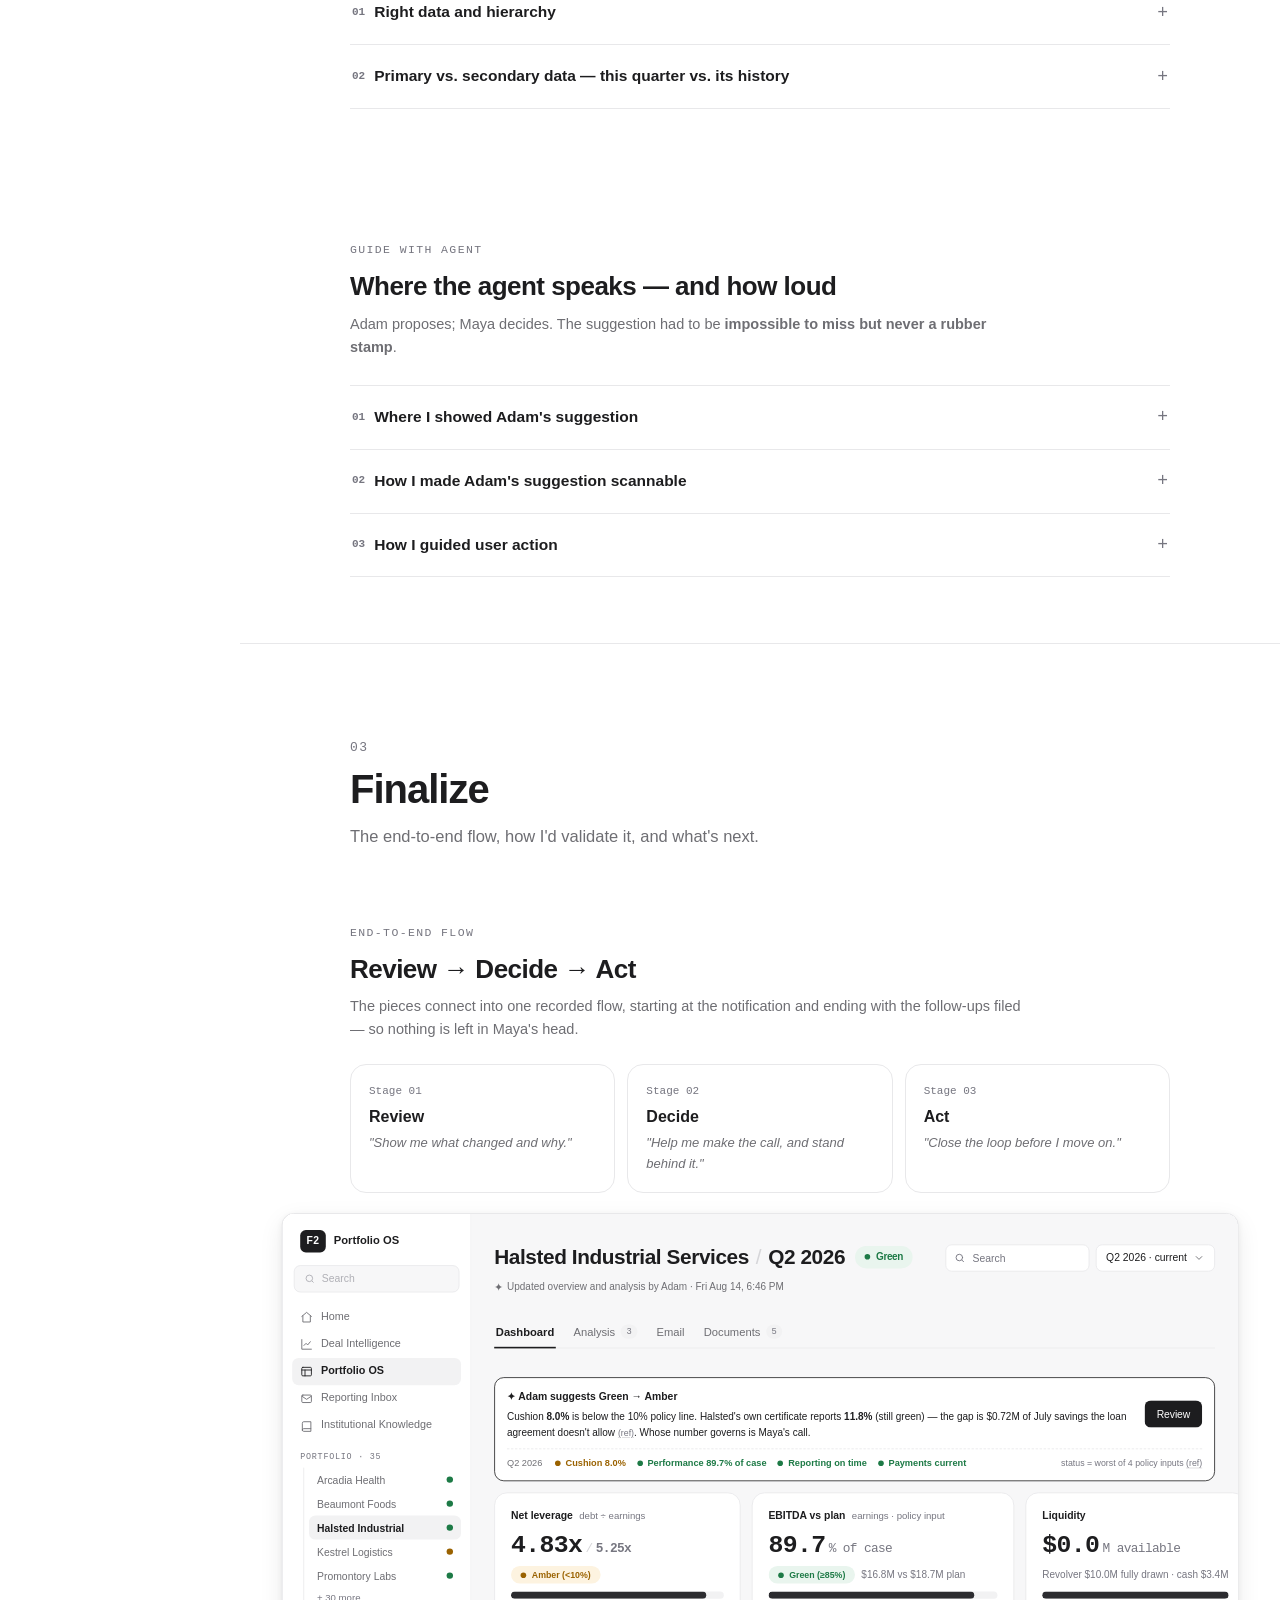
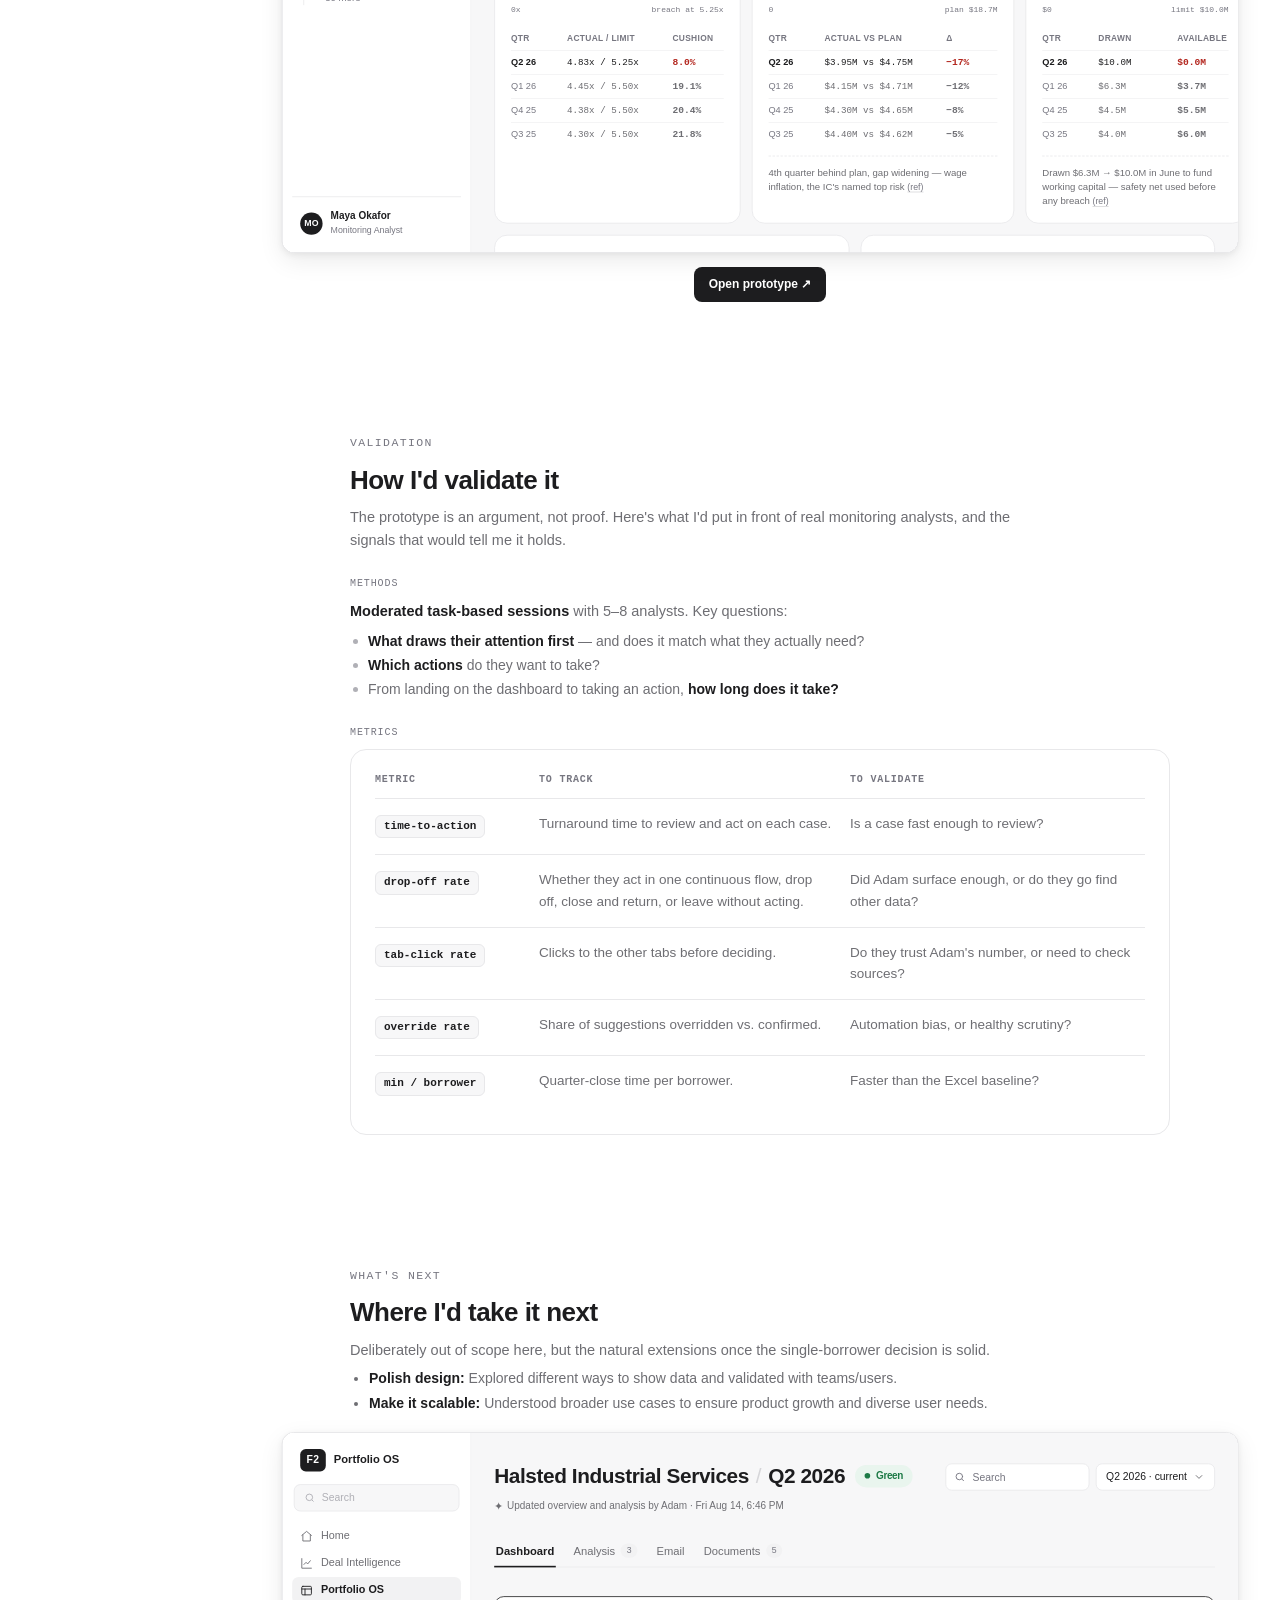
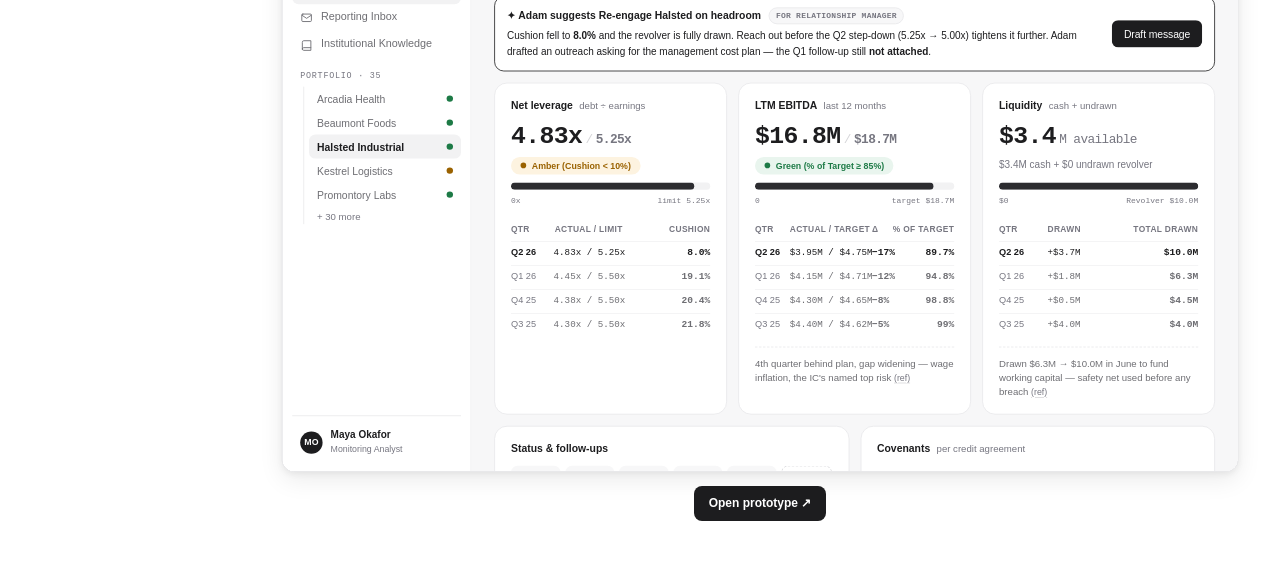
==== commit c333159c: "prd.html: Adam-suggestion tries (pros/cons), hierarchy design decisions, past-tense headings, bigger" ====
--- a/prd.html
+++ b/prd.html
@@ -646,12 +646,7 @@
     </div>
   </div>
 
-  <div class="loop-note green"><b>Consider for the bigger picture</b>
-    <ul class="clean" style="margin-top:8px">
-      <li><b>The lender's needs</b> — Northgate makes money on interest and getting the $85M back, so its core need is to protect returns by <b>catching credit risk early</b>. <b>Clear signals</b> and the <b>health status</b> let it reduce losses across the whole book (35 borrowers), not just one loan.</li>
-      <li><b>Serve different roles</b> — beyond Maya's call: a <b>portfolio manager</b> watching book-level risk, an <b>account / relationship manager</b> owning borrower communication, <b>loan servicing</b> chasing payments and reporting, or a <b>workout specialist</b> on a distressed credit — each needs its own view, depth, and cadence.</li>
-    </ul>
-  </div>
+  <div class="loop-note green"><b>Consider for the bigger picture:</b> <b>the lender's needs</b> (data / signals to catch credit risk), and <b>serving different roles</b> (portfolio manager, relationship manager, loan servicing… etc).</div>
 </div></section>
 
 <!-- SCOPE -->
@@ -761,33 +756,33 @@
     <div class="card">
       <figure><img src="iterations/p1.png" alt="Lead with the answer — Adam's call and findings up top"></figure>
       <div class="pv-body">
-        <div class="card-tag">Pivot 1</div>
-        <h3>From report to answer-first</h3>
-        <p class="sub" style="margin-top:6px">Cut the chrome and the big read-me card; folded Adam's findings into the data cards they belong to. A dashboard shouldn't make Maya read a report to find the answer.</p>
+        <div class="card-tag">Try 1</div>
+        <h3>Adam's suggestion inside the data card</h3>
+        <p class="sub" style="margin-top:6px"><b>Pro</b> — keeps the suggestion next to the data it's about. <b>Con</b> — text-heavy, and card heights come out uneven.</p>
       </div>
     </div>
     <div class="card">
       <figure><img src="iterations/p2.png" alt="Picked the signals that drive the call"></figure>
       <div class="pv-body">
-        <div class="card-tag">Pivot 2</div>
-        <h3>The right signals, as standing monitors</h3>
-        <p class="sub" style="margin-top:6px">Triaged to the few that drive the call — merged leverage + cushion into one card, cut Reporting, demoted the Loan to the header; added a period switcher so it holds every quarter.</p>
+        <div class="card-tag">Try 2</div>
+        <h3>A dedicated card for the suggestion</h3>
+        <p class="sub" style="margin-top:6px"><b>Pro</b> — room to explain the call in full. <b>Con</b> — once Maya acts, the card has nothing left to show.</p>
       </div>
     </div>
     <div class="card">
       <figure><img src="iterations/p3.png" alt="Made it a standing monitor over time"></figure>
       <div class="pv-body">
-        <div class="card-tag">Pivot 3</div>
-        <h3>Where the AI's opinion goes</h3>
-        <p class="sub" style="margin-top:6px">Disagreement is the decision, not a side note — Adam's call moved from a small card, to an in-card block, to a full-width banner, so it's the first thing Maya sees.</p>
+        <div class="card-tag">Try 3</div>
+        <h3>Adam's suggestion as a horizontal banner</h3>
+        <p class="sub" style="margin-top:6px"><b>Pro</b> — adapts to the content and keeps the system consistent. <b>Con</b> — costs some space at the top.</p>
       </div>
     </div>
     <div class="card">
       <figure><img src="iterations/p4.png" alt="Exposed how the rule holds"></figure>
       <div class="pv-body">
-        <div class="card-tag">Pivot 4</div>
-        <h3>From numbers to how the rule holds</h3>
-        <p class="sub" style="margin-top:6px">Each card marks its policy line (Amber &lt;10%, Green ≥85%); the banner spells out status = worst of four inputs — so Maya can tell the IC which input pulled it to amber.</p>
+        <div class="card-tag">Try 4</div>
+        <h3>The banner, colour refined</h3>
+        <p class="sub" style="margin-top:6px"><b>Pro</b> — surfaces exactly what Maya needs. <b>Con</b> — can run long; needs a rule to cap its height.</p>
       </div>
     </div>
   </div>
@@ -796,7 +791,7 @@
 <!-- TOP CARDS -->
 <section id="topcards"><div class="wrap">
   <div class="kicker">Top Cards</div>
-  <h2>What earns a place above the fold</h2>
+  <h2>What earned a place above the fold</h2>
   <p class="sub">Worked with AI to understand the terminology and decide what to surface on top.</p>
 
   <div class="cand-sub">4 signals to adjust health status</div>
@@ -832,11 +827,11 @@
 <!-- HIERARCHY -->
 <section id="hierarchy"><div class="wrap">
   <div class="kicker">Card & Info Design</div>
-  <h2>How to make top cards scannable</h2>
+  <h2>How I made top cards scannable</h2>
   <p class="sub">Scannability comes down to a few levers: the <b>right data</b> and its <b>visual hierarchy</b> (size, colour — what the eye hits first), and the design treatment for <b>primary vs. secondary data</b> — this quarter against its history.</p>
 
   <details class="acc" style="margin-top:26px">
-    <summary><span class="sn">01</span> The right data, and its visual hierarchy</summary>
+    <summary><span class="sn">01</span> Right data and hierarchy</summary>
     <div class="acc-body">
       <div class="ic-grid" style="margin-top:4px">
         <div class="icw"><div class="ic">
@@ -889,7 +884,7 @@
         <div class="ba2">
         <div>
         <div class="card-tag" style="margin-top:4px;margin-bottom:0">Layers of data</div>
-        <h3 style="margin-top:1px;color:var(--mu-ink)">How I break down the number</h3>
+        <h3 style="margin-top:1px;color:var(--mu-ink)">How I broke down the number</h3>
         <div class="layers">
           <div class="layer" style="background:none">
             <div class="ly-n">Layer 1 · Foundation data</div>
@@ -915,13 +910,13 @@
 
         <div class="ba2-r">
         <div class="card-tag" style="margin-top:4px;margin-bottom:0">Design Decisions</div>
-        <h3 style="margin-top:1px;color:var(--mu-ink)">Pair layers of data with the insight</h3>
+        <h3 style="margin-top:1px;color:var(--mu-ink)">Sized up foundation ratio &amp; benchmark; 8% reads as the insight tag</h3>
         <ul class="clean" style="margin-top:8px">
-          <li><b>Health tag for scannability</b> — "below 10%, needs to change to amber" is more important than the "8%" itself</li>
-          <li><b>More data for trust</b> — show how the insight was calculated (debt ÷ earnings → limit → cushion), so analysts can trace and trust the number</li>
-          <li><b>Consider for scalability</b> — support different role needs; the insight / health-status bar might change by role</li>
+          <li><b>Make data auditable</b> — show the raw ratio (4.83x) and its limit (5.25x) so analysts can trace the 8%, not take it on faith.</li>
+          <li><b>Serve different user needs</b> — some read the multiple, others the %; the ratio + limit serves both.</li>
+          <li><b>Cushion % uses a colour tag</b> — the colour links it to the health status and Adam's suggestion (amber &lt;10%); the raw ratio stays neutral.</li>
         </ul>
-        <h3 style="margin-top:14px;color:var(--mu-ink)">Size/Color to guide reading order</h3>
+        <h3 style="margin-top:14px;color:var(--mu-ink)">Hierarchy guides the reading order</h3>
         <p class="sub" style="margin-top:4px">L2 + L4 → L3 (ratio + health tag first, then the limit)</p>
         </div>
         </div>
@@ -1100,7 +1095,7 @@
   <p class="sub">Adam proposes; Maya decides. The suggestion had to be <b>impossible to miss but never a rubber stamp</b>.</p>
 
   <details class="acc" style="margin-top:26px">
-    <summary><span class="sn">01</span> Where to show Adam's suggestion</summary>
+    <summary><span class="sn">01</span> Where I showed Adam's suggestion</summary>
     <div class="acc-body">
       <div class="loop-note" style="margin-top:0">❌ <b>Showed agent banner in the card</b> — not scalable, one-time show, text-heavy, and might show in multiple cards</div>
       <div class="ic-grid dis-grid" style="margin-top:8px">
@@ -1190,7 +1185,7 @@
   </details>
 
   <details class="acc">
-    <summary><span class="sn">02</span> How to make Adam's suggestion scannable</summary>
+    <summary><span class="sn">02</span> How I made Adam's suggestion scannable</summary>
     <div class="acc-body">
       <p class="sub" style="margin-top:0">What Adam surfaces for Maya:</p>
       <ul class="clean" style="margin-top:8px">
@@ -1203,7 +1198,7 @@
   </details>
 
   <details class="acc">
-    <summary><span class="sn">03</span> How to guide user action</summary>
+    <summary><span class="sn">03</span> How I guided user action</summary>
     <div class="acc-body">
       <ul class="clean" style="margin-top:0">
         <li><b>Review details in a modal</b> — scalable to various use cases</li>
